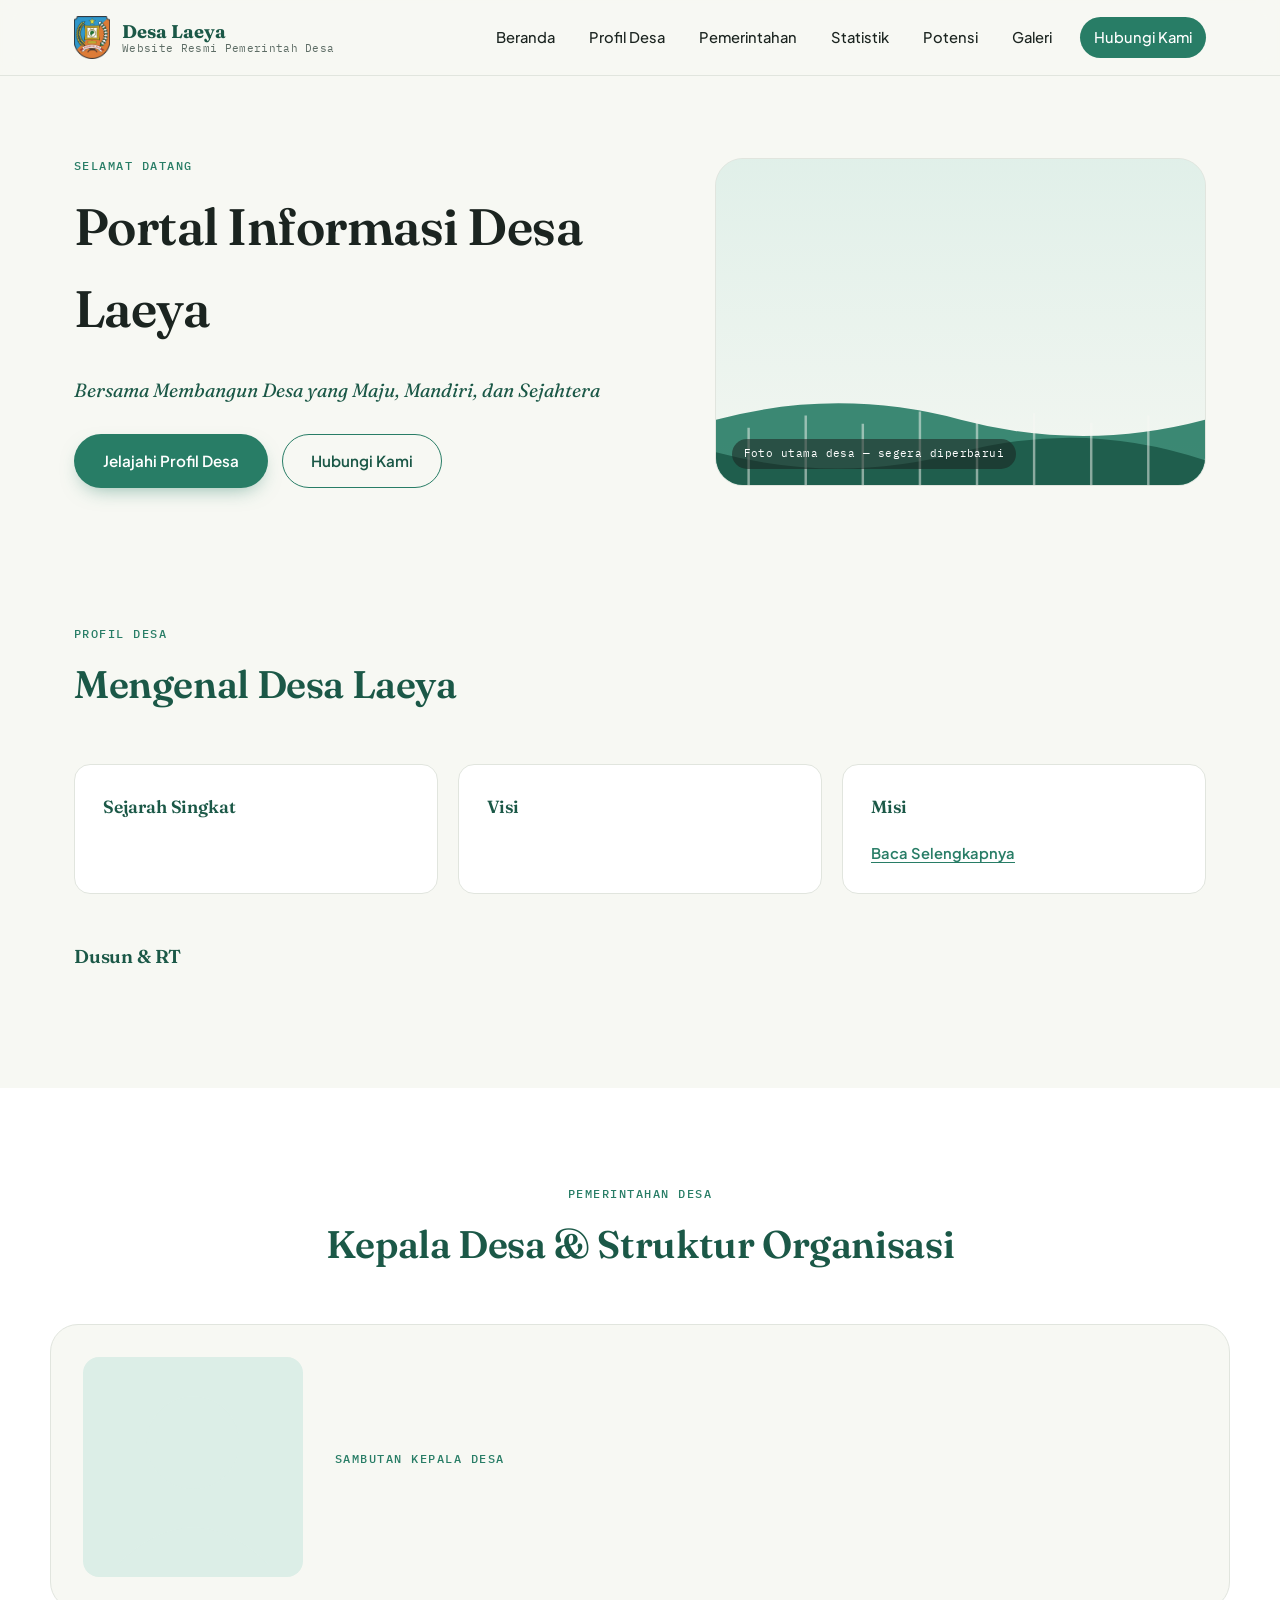
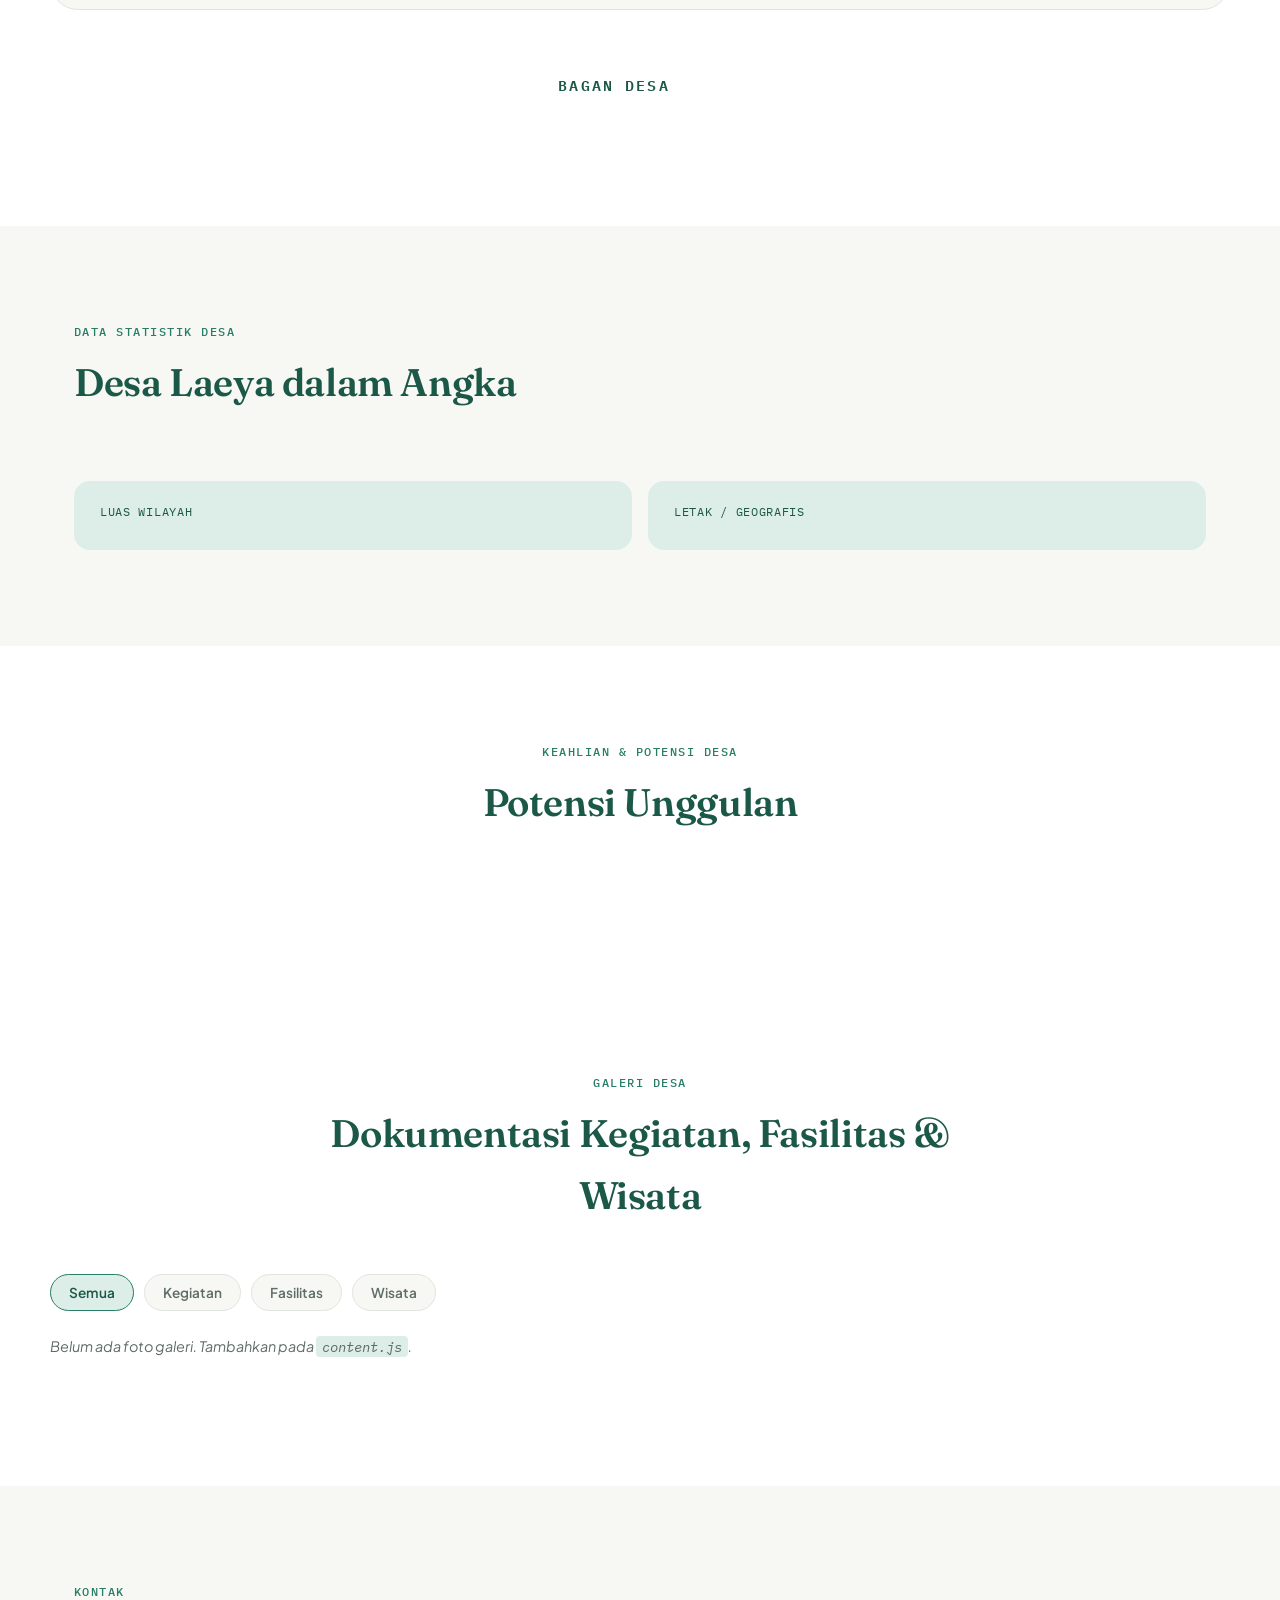
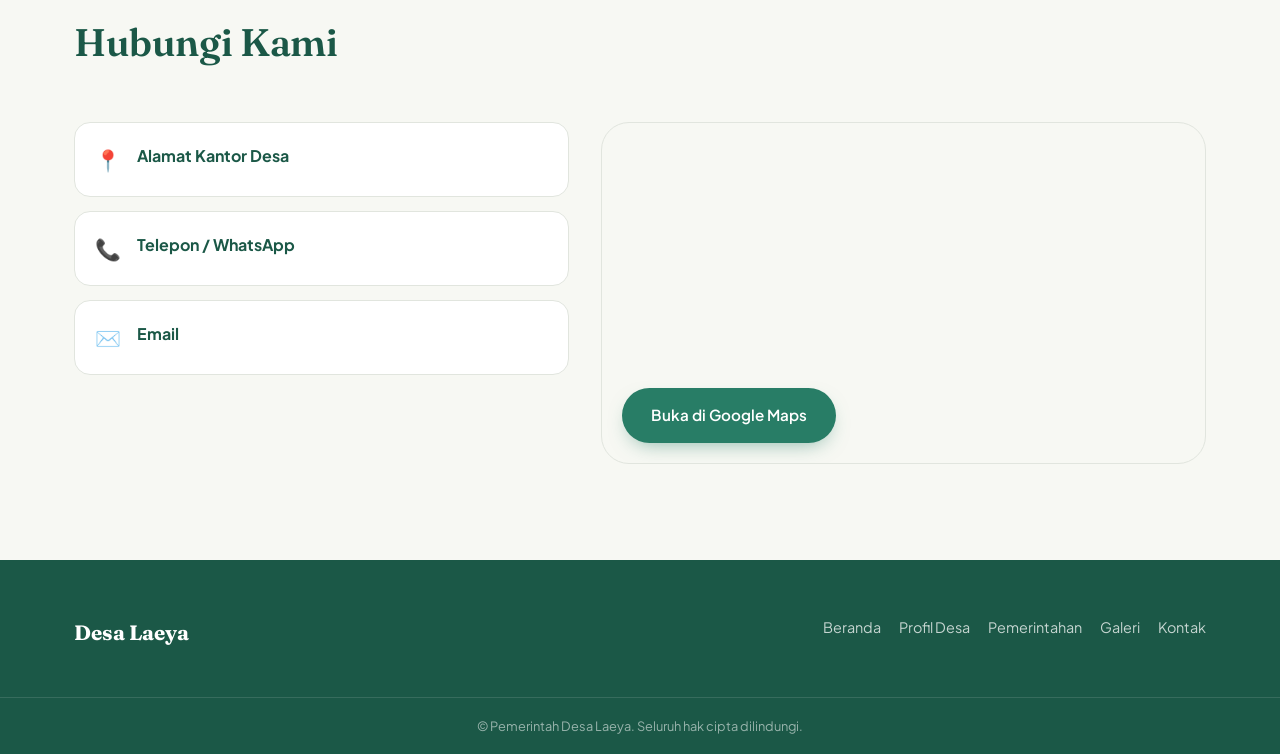
==== index.html @ 820fcb9d "Add files via upload" ====
<!DOCTYPE html>
<html lang="id">
<head>
<meta charset="UTF-8">
<meta name="viewport" content="width=device-width, initial-scale=1.0">
<meta name="google-site-verification" content="2e058f716b20c97d" />

<!-- Primary Meta Tags -->
<title>Desa Laeya | Profil, Potensi, dan Informasi Desa</title>
<meta name="title" content="Desa Laeya | Profil, Potensi, dan Informasi Desa" />
<meta name="description" content="Desa Laeya, Desa Laeya Konawe Selatan, Kecamatan Laeya, Kabupaten Konawe Selatan, profil Desa Laeya, potensi Desa Laeya, pembangunan desa, kegiatan Desa Laeya, informasi desa" />

<!-- Open Graph / Facebook -->
<meta property="og:type" content="website" />
<meta property="og:url" content="https://desalaeya.github.io/DesaLaeya/" />
<meta property="og:title" content="Desa Laeya | Profil, Potensi, dan Informasi Desa" />
<meta property="og:description" content="Desa Laeya, Desa Laeya Konawe Selatan, Kecamatan Laeya, Kabupaten Konawe Selatan, profil Desa Laeya, potensi Desa Laeya, pembangunan desa, kegiatan Desa Laeya, informasi desa" />
<meta property="og:image" content="https://desalaeya.github.io/DesaLaeya/images/og.webp" />

<!-- X (Twitter) -->
<meta property="twitter:card" content="summary_large_image" />
<meta property="twitter:url" content="https://desalaeya.github.io/DesaLaeya/" />
<meta property="twitter:title" content="Desa Laeya | Profil, Potensi, dan Informasi Desa" />
<meta property="twitter:description" content="Desa Laeya, Desa Laeya Konawe Selatan, Kecamatan Laeya, Kabupaten Konawe Selatan, profil Desa Laeya, potensi Desa Laeya, pembangunan desa, kegiatan Desa Laeya, informasi desa" />
<meta property="twitter:image" content="https://desalaeya.github.io/DesaLaeya/images/og.webp" />

<!-- Favicon -->
<link rel="icon" type="image/x-icon" href="favicon.ico">
<link rel="icon" type="image/png" sizes="32x32" href="favicon-32x32.png">
<link rel="icon" type="image/png" sizes="16x16" href="favicon-16x16.png">
<link rel="apple-touch-icon" sizes="180x180" href="apple-touch-icon.png">
<link rel="manifest" href="site.webmanifest">
<meta name="theme-color" content="#287D66">

<link rel="preconnect" href="https://fonts.googleapis.com">
<link rel="preconnect" href="https://fonts.gstatic.com" crossorigin>
<link href="https://fonts.googleapis.com/css2?family=Fraunces:ital,opsz,wght@0,9..144,400;0,9..144,600;0,9..144,700;1,9..144,500&family=Plus+Jakarta+Sans:wght@400;500;600;700;800&family=IBM+Plex+Mono:wght@400;500&display=swap" rel="stylesheet">

<link rel="stylesheet" href="style.css">
</head>
<body>

<!-- ================= HEADER / NAV ================= -->
<header class="site-header" id="siteHeader">
  <div class="nav-wrap">
    <a href="#beranda" class="brand">
      <span class="brand-mark" aria-hidden="true">
        <img src="images/logo-desa.png" alt="Lambang Kabupaten Konawe Selatan">
      </span>
      <span class="brand-text">
        <strong>Desa Laeya</strong>
        <small>Website Resmi Pemerintah Desa</small>
      </span>
    </a>

    <nav class="main-nav" id="mainNav" aria-label="Navigasi utama">
      <a href="#beranda">Beranda</a>
      <a href="#profil">Profil Desa</a>
      <a href="#pemerintahan">Pemerintahan</a>
      <a href="#statistik">Statistik</a>
      <a href="#potensi">Potensi</a>
      <a href="#galeri">Galeri</a>
      <a href="#kontak" class="nav-cta">Hubungi Kami</a>
    </nav>

    <button class="nav-toggle" id="navToggle" aria-label="Buka menu" aria-expanded="false">
      <span></span><span></span><span></span>
    </button>
  </div>
</header>

<main>

  <!-- ================= BERANDA / HERO ================= -->
  <section class="hero" id="beranda">
    <div class="hero-field" aria-hidden="true"></div>
    <div class="hero-inner">
      <p class="eyebrow" id="heroEyebrow">Selamat Datang</p>
      <h1 id="heroHeadline">Portal Informasi Desa Laeya</h1>
      <p class="hero-slogan" id="heroSlogan">Bersama Membangun Desa yang Maju, Mandiri, dan Sejahtera</p>
      <p class="hero-desc" id="heroDesc"></p>
      <div class="hero-actions">
        <a href="#profil" class="btn btn-primary">Jelajahi Profil Desa</a>
        <a href="#kontak" class="btn btn-ghost">Hubungi Kami</a>
      </div>
    </div>
    <div class="hero-photo" id="heroPhoto" role="img" aria-label="Foto utama Desa Laeya">
      <svg viewBox="0 0 600 600" preserveAspectRatio="xMidYMid slice">
        <defs>
          <linearGradient id="skyGrad" x1="0" y1="0" x2="0" y2="1">
            <stop offset="0%" stop-color="#DCEEE7"/>
            <stop offset="100%" stop-color="#F7F8F3"/>
          </linearGradient>
        </defs>
        <rect width="600" height="600" fill="url(#skyGrad)"/>
        <g fill="#287D66" opacity="0.9">
          <path d="M0 420 Q 150 380 300 420 T 600 420 V600 H0 Z"/>
        </g>
        <g fill="#1B5847" opacity="0.85">
          <path d="M0 460 Q 150 500 300 460 T 600 470 V600 H0 Z"/>
        </g>
        <g stroke="#F7F8F3" stroke-width="3" opacity="0.5">
          <path d="M40 430 V600 M110 415 V600 M180 425 V600 M250 410 V600 M320 420 V600 M390 412 V600 M460 424 V600 M530 415 V600" />
        </g>
      </svg>
      <span class="photo-caption">Foto utama desa — segera diperbarui</span>
    </div>
  </section>

  <!-- ================= PROFIL DESA ================= -->
  <section class="section" id="profil">
    <div class="section-head">
      <p class="eyebrow">Profil Desa</p>
      <h2>Mengenal Desa Laeya</h2>
    </div>

    <div class="profil-grid">
      <article class="card">
        <h3>Sejarah Singkat</h3>
        <p id="txtSejarah"></p>
      </article>
      <article class="card">
        <h3>Visi</h3>
        <p id="txtVisi"></p>
      </article>
      <article class="card">
        <h3>Misi</h3>
        <ul id="listMisi" class="misi-list clamped"></ul>
        <button class="btn-readmore" id="btnVisiMisiMore" type="button">Baca Selengkapnya</button>
      </article>
    </div>

    <div class="dusun-block">
      <h3>Dusun &amp; RT</h3>
      <div class="dusun-grid" id="dusunGrid"></div>
    </div>
  </section>

  <!-- ================= PEMERINTAHAN / KEPALA DESA ================= -->
  <section class="section section-alt" id="pemerintahan">
    <div class="section-head">
      <center>
      <p class="eyebrow">Pemerintahan Desa</p>
      <h2>Kepala Desa &amp; Struktur Organisasi</h2>
      </center>
    </div>

    <div class="kades-card">
      <div class="kades-photo" id="kadesPhoto">
        <svg viewBox="0 0 200 200"><circle cx="100" cy="78" r="42" fill="#DCEEE7"/><path d="M30 190 Q100 120 170 190 Z" fill="#DCEEE7"/></svg>
      </div>
      <div class="kades-info">
        <p class="eyebrow">Sambutan Kepala Desa</p>
        <h3 id="kadesNama"></h3>
        <p id="kadesSambutan"></p>
      </div>
    </div>

    <h3 class="bagan-title">BAGAN DESA</h3>
    <div class="org-tree-wrap">
      <div class="org-tree" id="orgTree" aria-label="Struktur organisasi pemerintah desa"></div>
    </div>
  </section>

  <!-- ================= DATA STATISTIK ================= -->
  <section class="section" id="statistik">
    <div class="section-head">
      <p class="eyebrow">Data Statistik Desa</p>
      <h2>Desa Laeya dalam Angka</h2>
    </div>

    <div class="stat-grid" id="statGrid"></div>

    <div class="geo-grid">
      <div class="geo-card">
        <p class="geo-label">Luas Wilayah</p>
        <p class="geo-value" id="geoLuas"></p>
      </div>
      <div class="geo-card">
        <p class="geo-label">Letak / Geografis</p>
        <p class="geo-value" id="geoLetak"></p>
      </div>
    </div>
  </section>

  <!-- ================= POTENSI DESA ================= -->
  <section class="section section-alt" id="potensi">
    <div class="section-head">
      <center>
      <p class="eyebrow">Keahlian &amp; Potensi Desa</p>
      <h2>Potensi Unggulan</h2>
      </center>
    </div>
    <div class="potensi-grid" id="potensiGrid"></div>
  </section>

  <!-- ================= GALERI DESA ================= -->
  <section class="section section-alt" id="galeri">
    <div class="section-head">
      <center>
      <p class="eyebrow">Galeri Desa</p>
      <h2>Dokumentasi Kegiatan, Fasilitas &amp; Wisata</h2>
      </center>
    </div>

    <div class="galeri-tabs" id="galeriTabs">
      <button class="tab active" data-filter="semua">Semua</button>
      <button class="tab" data-filter="kegiatan">Kegiatan</button>
      <button class="tab" data-filter="fasilitas">Fasilitas</button>
      <button class="tab" data-filter="wisata">Wisata</button>
    </div>

    <div class="galeri-grid" id="galeriGrid"></div>
    <p class="empty-state" id="galeriEmpty">Belum ada foto galeri. Tambahkan pada <code>content.js</code>.</p>
    <div class="galeri-pagination" id="galeriPagination"></div>
  </section>

  <!-- ================= KONTAK ================= -->
  <section class="section" id="kontak">
    <div class="section-head">
      <p class="eyebrow">Kontak</p>
      <h2>Hubungi Kami</h2>
    </div>

    <div class="kontak-grid">
      <div class="kontak-list">
        <a class="kontak-item" id="kontakAlamat" target="_blank" rel="noopener">
          <span class="k-icon">📍</span>
          <span><strong>Alamat Kantor Desa</strong><br><span id="txtAlamat"></span></span>
        </a>
        <a class="kontak-item" id="kontakTelepon" target="_blank" rel="noopener">
          <span class="k-icon">📞</span>
          <span><strong>Telepon / WhatsApp</strong><br><span id="txtTelepon"></span></span>
        </a>
        <a class="kontak-item" id="kontakEmail">
          <span class="k-icon">✉️</span>
          <span><strong>Email</strong><br><span id="txtEmail"></span></span>
        </a>
      </div>

      <div class="map-wrap">
        <iframe id="mapFrame" loading="lazy" referrerpolicy="no-referrer-when-downgrade" title="Lokasi Kantor Desa Laeya"></iframe>
        <a id="mapButton" class="btn btn-primary map-btn" target="_blank" rel="noopener">Buka di Google Maps</a>
      </div>
    </div>
  </section>

</main>

<!-- ================= FOOTER ================= -->
<footer class="site-footer">
  <div class="footer-inner">
    <div class="footer-brand">
      <strong>Desa Laeya</strong>
      <p id="footerLocation"></p>
    </div>
    <nav class="footer-nav" aria-label="Navigasi footer">
      <a href="#beranda">Beranda</a>
      <a href="#profil">Profil Desa</a>
      <a href="#pemerintahan">Pemerintahan</a>
      <a href="#galeri">Galeri</a>
      <a href="#kontak">Kontak</a>
    </nav>
  </div>
  <div class="footer-bottom">
    <span>© <span id="footerYear"></span> Pemerintah Desa Laeya. Seluruh hak cipta dilindungi.</span>
  </div>
</footer>

<!-- lightbox for gallery -->
<div class="lightbox" id="lightbox">
  <button class="lightbox-close" id="lightboxClose" aria-label="Tutup">✕</button>
  <img id="lightboxImg" src="" alt="">
</div>

<!-- modal for Visi & Misi (baca selengkapnya) -->
<div class="modal" id="visiMisiModal">
  <div class="modal-panel">
    <button class="modal-close" id="visiMisiModalClose" aria-label="Tutup">✕</button>
    <p class="eyebrow">Profil Desa</p>
    <h3>Visi</h3>
    <p id="modalVisi"></p>
    <h3>Misi</h3>
    <ul id="modalMisi" class="misi-list"></ul>
  </div>
</div>

<script src="content.js"></script>
<script src="script.js"></script>
</body>
</html>
---- style.css ----
/* ==========================================================
   DESIGN TOKENS
   ========================================================== */
:root{
  --color-primary: #287D66;
  --color-primary-dark: #1B5847;
  --color-primary-light: #DCEEE7;
  --color-accent: #E3A73B;
  --color-bg: #F7F8F3;
  --color-surface: #FFFFFF;
  --color-ink: #1B2420;
  --color-muted: #5E6D66;
  --color-line: #E1E5DE;

  --font-display: "Fraunces", Georgia, serif;
  --font-body: "Plus Jakarta Sans", -apple-system, sans-serif;
  --font-mono: "IBM Plex Mono", monospace;

  --radius-s: 10px;
  --radius-m: 16px;
  --radius-l: 28px;
  --container: 1180px;
  --header-h: 76px;
}

*{ box-sizing: border-box; }
html{ scroll-behavior: smooth; scroll-padding-top: var(--header-h); }
body{
  margin:0;
  font-family: var(--font-body);
  color: var(--color-ink);
  background: var(--color-bg);
  line-height: 1.6;
}
img{ max-width:100%; display:block; }
a{ color: inherit; text-decoration:none; }
ul{ margin:0; padding:0; list-style:none; }
h1,h2,h3{ font-family: var(--font-display); font-weight:600; margin:0 0 .5em; letter-spacing:-0.01em; }
p{ margin:0 0 1em; color: var(--color-muted); }

@media (prefers-reduced-motion: reduce){
  html{ scroll-behavior:auto; }
  *{ animation-duration:0.001ms !important; transition-duration:0.001ms !important; }
}

/* ==========================================================
   LAYOUT HELPERS
   ========================================================== */
.section{
  max-width: var(--container);
  margin: 0 auto;
  padding: 96px 24px;
}
.section-alt{ background: var(--color-surface); max-width:none; }
.section-alt > *{ max-width: var(--container); margin-left:auto; margin-right:auto; }
.section-head{ margin-bottom: 48px; max-width: 640px; }
.section-alt .section-head{ margin-left:auto; margin-right:auto; }
.eyebrow{
  font-family: var(--font-mono);
  font-size: .78rem;
  letter-spacing: .12em;
  text-transform: uppercase;
  color: var(--color-primary);
  margin: 0 0 10px;
  font-weight:500;
}
h2{ font-size: clamp(1.8rem, 3vw, 2.6rem); color: var(--color-primary-dark); }

.btn{
  display:inline-flex; align-items:center; justify-content:center;
  padding: 14px 28px;
  border-radius: 999px;
  font-weight:600;
  font-size: .95rem;
  transition: transform .15s ease, box-shadow .15s ease, background .15s ease;
  border: 1.5px solid transparent;
}
.btn-primary{ background: var(--color-primary); color:#fff; box-shadow: 0 8px 20px -8px rgba(40,125,102,.55); }
.btn-primary:hover{ background: var(--color-primary-dark); transform: translateY(-2px); }
.btn-ghost{ border-color: var(--color-primary); color: var(--color-primary-dark); background: transparent; }
.btn-ghost:hover{ background: var(--color-primary-light); transform: translateY(-2px); }

.card{
  background: var(--color-surface);
  border: 1px solid var(--color-line);
  border-radius: var(--radius-m);
  padding: 28px;
}
.section-alt .card{ background: var(--color-bg); }

/* ==========================================================
   HEADER
   ========================================================== */
.site-header{
  position: sticky; top:0; z-index: 50;
  height: var(--header-h);
  background: rgba(247,248,243,.85);
  backdrop-filter: blur(10px);
  border-bottom: 1px solid var(--color-line);
}
.nav-wrap{
  max-width: var(--container); margin:0 auto; padding: 0 24px;
  height:100%; display:flex; align-items:center; justify-content:space-between; gap:24px;
}
.brand{ display:flex; align-items:center; gap:12px; color: var(--color-primary-dark); flex-shrink:0; }
.brand-mark{ display:flex; width:36px; height:44px; flex-shrink:0; }
.brand-mark img{ width:100%; height:100%; object-fit:contain; }
.brand-text{ display:flex; flex-direction:column; line-height:1.15; }
.brand-text strong{ font-family: var(--font-display); font-size: 1.15rem; }
.brand-text small{ font-family: var(--font-mono); font-size: .68rem; color: var(--color-muted); letter-spacing: .03em; }

.main-nav{ display:flex; align-items:center; gap: 6px; }
.main-nav a{
  padding: 9px 14px; border-radius: 999px; font-size: .92rem; font-weight:500;
  color: var(--color-ink); white-space:nowrap;
  transition: background .15s ease, color .15s ease;
}
.main-nav a:hover{ background: var(--color-primary-light); color: var(--color-primary-dark); }
.main-nav a.nav-cta{ background: var(--color-primary); color:#fff; margin-left:8px; }
.main-nav a.nav-cta:hover{ background: var(--color-primary-dark); }
.main-nav a.active{ color: var(--color-primary-dark); font-weight:700; }

.nav-toggle{
  display:none; flex-direction:column; gap:5px; background:none; border:none; cursor:pointer; padding:8px;
}
.nav-toggle span{ width:24px; height:2px; background: var(--color-ink); border-radius:2px; transition: transform .2s ease, opacity .2s ease; }

/* ==========================================================
   HERO
   ========================================================== */
.hero{
  position: relative;
  display:grid;
  grid-template-columns: 1.1fr .9fr;
  align-items:center;
  gap: 40px;
  max-width: var(--container);
  margin: 0 auto;
  padding: 80px 24px 40px;
  overflow:hidden;
}
.hero-field{
  position:absolute; inset:0; z-index:-1;
}
.hero-inner{ position:relative; z-index:1; }
.hero-slogan{ font-family: var(--font-display); font-style: italic; font-size: 1.2rem; color: var(--color-primary-dark); margin-bottom: 14px; }
.hero h1{ font-size: clamp(2.1rem, 4vw, 3.2rem); color: var(--color-ink); }
.hero-desc{ max-width: 520px; }
.hero-actions{ display:flex; gap:14px; flex-wrap:wrap; margin-top: 28px; }

.hero-photo{
  position:relative; border-radius: var(--radius-l); overflow:hidden;
  aspect-ratio: 3/2; border: 1px solid var(--color-line);
  background: var(--color-primary-light);
}
.hero-photo svg{ width:100%; height:100%; }
.photo-caption{
  position:absolute; left:16px; bottom:16px;
  font-family: var(--font-mono); font-size:.7rem; letter-spacing:.04em;
  background: rgba(27,36,32,.55); color:#fff; padding:6px 12px; border-radius:999px;
}

.quick-links{
  max-width: var(--container); margin: 56px auto 0; padding: 0 24px;
  display:grid; grid-template-columns: repeat(5, 1fr); gap:12px;
  grid-column: 1 / -1;
}
.quick-links a{
  border: 1px solid var(--color-line); background: var(--color-surface);
  border-radius: var(--radius-s); padding: 16px 14px; text-align:center;
  font-weight:600; font-size:.88rem; color: var(--color-primary-dark);
  transition: border-color .15s ease, transform .15s ease, background .15s ease;
}
.quick-links a:hover{ border-color: var(--color-primary); background: var(--color-primary-light); transform: translateY(-3px); }

/* ==========================================================
   PROFIL DESA
   ========================================================== */
.profil-grid{ display:grid; grid-template-columns: repeat(3, 1fr); gap:20px; margin-bottom: 48px; }
.profil-grid h3{ font-size: 1.1rem; color: var(--color-primary-dark); }
.misi-list li{ position:relative; padding-left: 22px; margin-bottom:10px; color: var(--color-muted); }
.misi-list li::before{ content:"—"; position:absolute; left:0; color: var(--color-primary); }

.dusun-block h3{ color: var(--color-primary-dark); margin-bottom: 20px; }
.dusun-grid{ display:grid; grid-template-columns: repeat(3, 1fr); gap:16px; }
.dusun-card{
  background: var(--color-primary); color:#fff; border-radius: var(--radius-m);
  padding: 24px; position:relative; overflow:hidden;
}
.dusun-card .d-eyebrow{ font-family: var(--font-mono); font-size:.7rem; opacity:.8; text-transform:uppercase; letter-spacing:.08em; }
.dusun-card h4{ font-family: var(--font-display); font-size: 1.3rem; margin: 6px 0 4px; }
.dusun-card p{ color: rgba(255,255,255,.85); margin:0; }

/* ==========================================================
   PEMERINTAHAN / ORG CHART
   ========================================================== */
.kades-card{
  display:grid; grid-template-columns: 220px 1fr; gap:32px; align-items:center;
  background: var(--color-bg); border: 1px solid var(--color-line);
  border-radius: var(--radius-l); padding: 32px; margin-bottom: 64px;
}
.kades-photo{ border-radius: var(--radius-m); overflow:hidden; background: var(--color-primary-light); aspect-ratio:1/1; }
.kades-photo img{ width:100%; height:100%; object-fit:cover; object-position: top center; }
.kades-info h3{ font-size: 1.6rem; color: var(--color-primary-dark); margin: 4px 0 12px; }

.bagan-title{
  text-align:center; font-family: var(--font-mono); font-weight:600;
  letter-spacing:.14em; font-size: .95rem; color: var(--color-primary-dark);
  margin: 0 0 24px;
}
.org-tree-wrap{
  overflow-x:auto; -webkit-overflow-scrolling: touch;
  padding-bottom: 8px;
}
.org-tree{
  display:flex; flex-direction:column; align-items:center; gap: 0;
  min-width: max-content; margin: 0 auto;
}
.org-row{ display:flex; justify-content:center; gap: 24px; flex-wrap:nowrap; position:relative; padding: 28px 0; }
.org-node{
  background: var(--color-surface); border: 1.5px solid var(--color-primary);
  border-radius: var(--radius-s); padding: 14px 20px; text-align:center; min-width:150px;
  position:relative; z-index:2;
}
.section-alt .org-node{ background: var(--color-bg); }
.org-node.top{ background: var(--color-primary); border-color: var(--color-primary); }
.org-node.top .org-name{ color:#fff; }
.org-node.top .org-role{ color: rgba(255,255,255,.8); }
.org-node .org-name{ font-weight:700; font-size:.95rem; color: var(--color-primary-dark); }
.org-node .org-role{ font-family: var(--font-mono); font-size:.7rem; color: var(--color-muted); margin-top:2px; }

.org-connector{ width:2px; background: var(--color-line); height:28px; margin: 0 auto; }
.org-row::before{
  content:""; position:absolute; top:0; left:50%; width:2px; height:28px;
  background: var(--color-line); transform: translateX(-50%);
}
.org-row.first::before{ display:none; }

.org-group-label{
  font-family: var(--font-mono); font-size:.68rem; text-transform:uppercase; letter-spacing:.08em;
  color: var(--color-muted); text-align:center; margin: 12px 0 -8px;
}

/* ==========================================================
   STATISTIK
   ========================================================== */
.stat-grid{ display:grid; grid-template-columns: repeat(5, 1fr); gap:16px; }
.stat-card{
  background: var(--color-surface); border:1px solid var(--color-line); border-radius: var(--radius-m);
  padding: 26px 18px; text-align:center;
}
.stat-value{
  font-family: var(--font-mono); font-size: 2.1rem; font-weight:600; color: var(--color-primary);
  line-height:1;
}
.stat-label{ font-size:.82rem; color: var(--color-muted); margin-top:8px; }

.geo-grid{ display:grid; grid-template-columns: 1fr 1fr; gap:16px; margin-top:20px; }
.geo-card{ background: var(--color-primary-light); border-radius: var(--radius-m); padding: 22px 26px; }
.geo-label{ font-family: var(--font-mono); font-size:.72rem; text-transform:uppercase; letter-spacing:.06em; color: var(--color-primary-dark); margin-bottom:6px; }
.geo-value{ margin:0; font-weight:600; color: var(--color-ink); }

/* ==========================================================
   POTENSI
   ========================================================== */
.potensi-grid{ display:grid; grid-template-columns: repeat(auto-fit, minmax(280px,1fr)); gap:20px; }
.potensi-card{ border-radius: var(--radius-m); overflow:hidden; background: var(--color-bg); border:1px solid var(--color-line); }
.potensi-photo{ aspect-ratio: 16/10; background: var(--color-primary-light); }
.potensi-photo svg{ width:100%; height:100%; }
.potensi-body{ padding: 22px; }
.potensi-body h3{ color: var(--color-primary-dark); font-size:1.15rem; }

.empty-state{ font-size:.9rem; font-style:italic; }
.empty-state code{ background: var(--color-primary-light); padding: 1px 6px; border-radius:4px; font-family: var(--font-mono); }

/* ==========================================================
   GALERI
   ========================================================== */
.galeri-tabs{ display:flex; gap:10px; margin-bottom:24px; flex-wrap:wrap; }
.tab{
  font-family: var(--font-body); font-weight:600; font-size:.85rem;
  padding: 9px 18px; border-radius: 999px; border: 1.5px solid var(--color-line);
  background: var(--color-bg); cursor:pointer; color: var(--color-muted);
  transition: all .15s ease;
}
.tab.active, .tab:hover{ border-color: var(--color-primary); color: var(--color-primary-dark); background: var(--color-primary-light); }
.galeri-grid{ display:grid; grid-template-columns: repeat(auto-fill, minmax(220px,1fr)); gap:14px; }
.galeri-item{ aspect-ratio: 4/3; border-radius: var(--radius-s); overflow:hidden; cursor:pointer; position:relative; background: var(--color-primary-light); }
.galeri-item img{ width:100%; height:100%; object-fit:cover; transition: transform .3s ease; }
.galeri-item:hover img{ transform: scale(1.06); }
.galeri-tag{ position:absolute; left:8px; bottom:8px; font-family: var(--font-mono); font-size:.65rem; background: rgba(27,36,32,.6); color:#fff; padding:3px 9px; border-radius:999px; text-transform:capitalize; }

.galeri-pagination{ display:flex; justify-content:center; align-items:center; gap:8px; margin-top: 32px; flex-wrap:wrap; }
.page-btn{
  min-width: 38px; height: 38px; padding: 0 10px; border-radius: var(--radius-s);
  border: 1px solid var(--color-line); background: var(--color-surface); color: var(--color-ink);
  font-family: var(--font-mono); font-size:.85rem; cursor:pointer; transition: all .15s ease;
}
.page-btn:hover:not(:disabled){ border-color: var(--color-primary); color: var(--color-primary-dark); }
.page-btn.active{ background: var(--color-primary); border-color: var(--color-primary); color:#fff; }
.page-btn:disabled{ opacity:.4; cursor:not-allowed; }

.lightbox{
  position:fixed; inset:0; background: rgba(15,20,18,.92); z-index:100;
  display:none; align-items:center; justify-content:center; padding: 40px;
}
.lightbox.open{ display:flex; }
.lightbox img{ max-width:100%; max-height:100%; border-radius: var(--radius-s); }
.lightbox-close{
  position:absolute; top:24px; right:24px; background:none; border:1.5px solid rgba(255,255,255,.4);
  color:#fff; width:40px; height:40px; border-radius:50%; cursor:pointer; font-size:1rem;
}

/* ---------- Misi "baca selengkapnya" + modal ---------- */
.misi-list.clamped{
  max-height: 168px; overflow:hidden; position:relative;
  -webkit-mask-image: linear-gradient(to bottom, #000 70%, transparent 100%);
          mask-image: linear-gradient(to bottom, #000 70%, transparent 100%);
}
.btn-readmore{
  margin-top: 14px; background:none; border:none; padding:0; cursor:pointer;
  font-family: var(--font-body); font-weight:600; font-size:.92rem;
  color: var(--color-primary); text-decoration: underline; text-underline-offset: 3px;
}
.btn-readmore:hover{ color: var(--color-primary-dark); }

.modal{
  position:fixed; inset:0; background: rgba(15,20,18,.55); z-index:100;
  display:none; align-items:center; justify-content:center; padding: 24px;
}
.modal.open{ display:flex; }
.modal-panel{
  position:relative; background: var(--color-surface); border-radius: var(--radius-l);
  max-width: 640px; width:100%; max-height: 82vh; overflow-y:auto;
  padding: 40px 32px 32px;
}
.modal-panel h3{ color: var(--color-primary-dark); margin-top: 1em; }
.modal-panel h3:first-of-type{ margin-top: .2em; }
.modal-close{
  position:absolute; top:18px; right:18px; background: var(--color-bg); border:1.5px solid var(--color-line);
  color: var(--color-ink); width:38px; height:38px; border-radius:50%; cursor:pointer; font-size:1rem;
}
.modal-close:hover{ border-color: var(--color-primary); color: var(--color-primary); }

/* ==========================================================
   KONTAK
   ========================================================== */
.kontak-grid{ display:grid; grid-template-columns: .9fr 1.1fr; gap:32px; }
.kontak-list{ display:flex; flex-direction:column; gap:14px; }
.kontak-item{
  display:flex; gap:16px; align-items:flex-start; background: var(--color-surface);
  border:1px solid var(--color-line); border-radius: var(--radius-m); padding:20px;
  transition: border-color .15s ease, transform .15s ease;
}
.kontak-item:hover{ border-color: var(--color-primary); transform: translateX(4px); }
.k-icon{ font-size:1.3rem; }
.kontak-item strong{ color: var(--color-primary-dark); }

.map-wrap{ position:relative; border-radius: var(--radius-l); overflow:hidden; border:1px solid var(--color-line); min-height: 340px; }
.map-wrap iframe{ width:100%; height:100%; min-height:340px; border:0; display:block; }
.map-btn{ position:absolute; left:20px; bottom:20px; }

/* ==========================================================
   FOOTER
   ========================================================== */
.site-footer{ background: var(--color-primary-dark); color: rgba(255,255,255,.85); }
.footer-inner{
  max-width: var(--container); margin:0 auto; padding: 56px 24px 32px;
  display:flex; justify-content:space-between; align-items:flex-start; gap:24px; flex-wrap:wrap;
}
.footer-brand strong{ font-family: var(--font-display); font-size:1.3rem; color:#fff; }
.footer-brand p{ color: rgba(255,255,255,.65); margin-top:6px; }
.footer-nav{ display:flex; gap:18px; flex-wrap:wrap; }
.footer-nav a{ color: rgba(255,255,255,.75); font-size:.9rem; }
.footer-nav a:hover{ color:#fff; }
.footer-bottom{
  border-top: 1px solid rgba(255,255,255,.12); text-align:center;
  padding: 18px 24px; font-size:.8rem; color: rgba(255,255,255,.55);
}

/* ==========================================================
   RESPONSIVE
   ========================================================== */
@media (max-width: 980px){
  .hero{ grid-template-columns: 1fr; }
  .hero-photo{ order:-1; aspect-ratio: 16/9; }
  .quick-links{ grid-template-columns: repeat(3,1fr); }
  .profil-grid{ grid-template-columns: 1fr; }
  .dusun-grid{ grid-template-columns: 1fr; }
  .stat-grid{ grid-template-columns: repeat(2,1fr); }
  .kades-card{ grid-template-columns: 1fr; }
  .kades-photo{ max-width:180px; }
  .kontak-grid{ grid-template-columns: 1fr; }
  .geo-grid{ grid-template-columns: 1fr; }
}
@media (max-width: 760px){
  .main-nav{
    position:absolute; top: var(--header-h); left:0; right:0;
    background: var(--color-bg); flex-direction:column; align-items:stretch;
    padding: 12px; border-bottom: 1px solid var(--color-line);
    transform: translateY(-8px); opacity:0; pointer-events:none;
    transition: all .2s ease;
  }
  .main-nav.open{ transform: translateY(0); opacity:1; pointer-events:auto; }
  .main-nav a{ padding: 12px 14px; }
  .main-nav a.nav-cta{ margin: 6px 0 0; text-align:center; }
  .nav-toggle{ display:flex; }
  .quick-links{ grid-template-columns: repeat(2,1fr); }
  .stat-grid{ grid-template-columns: repeat(2,1fr); }
}
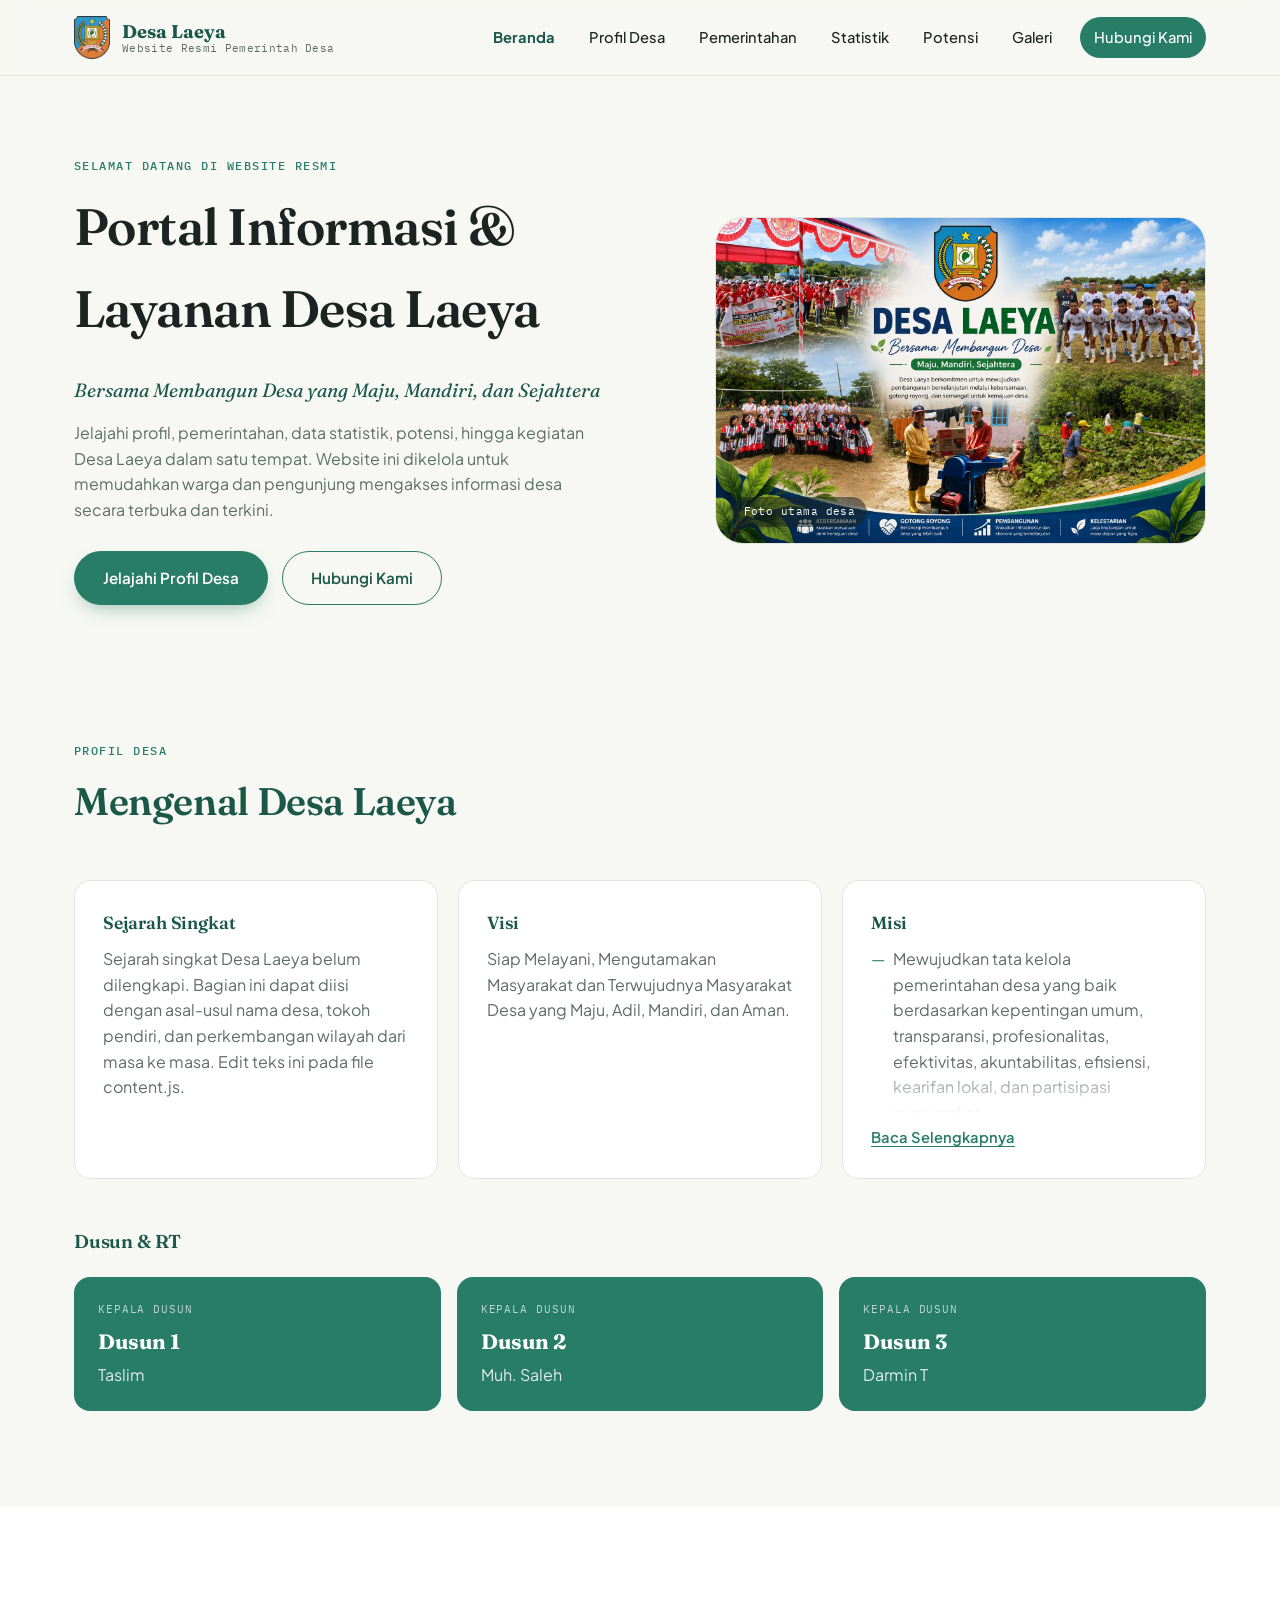
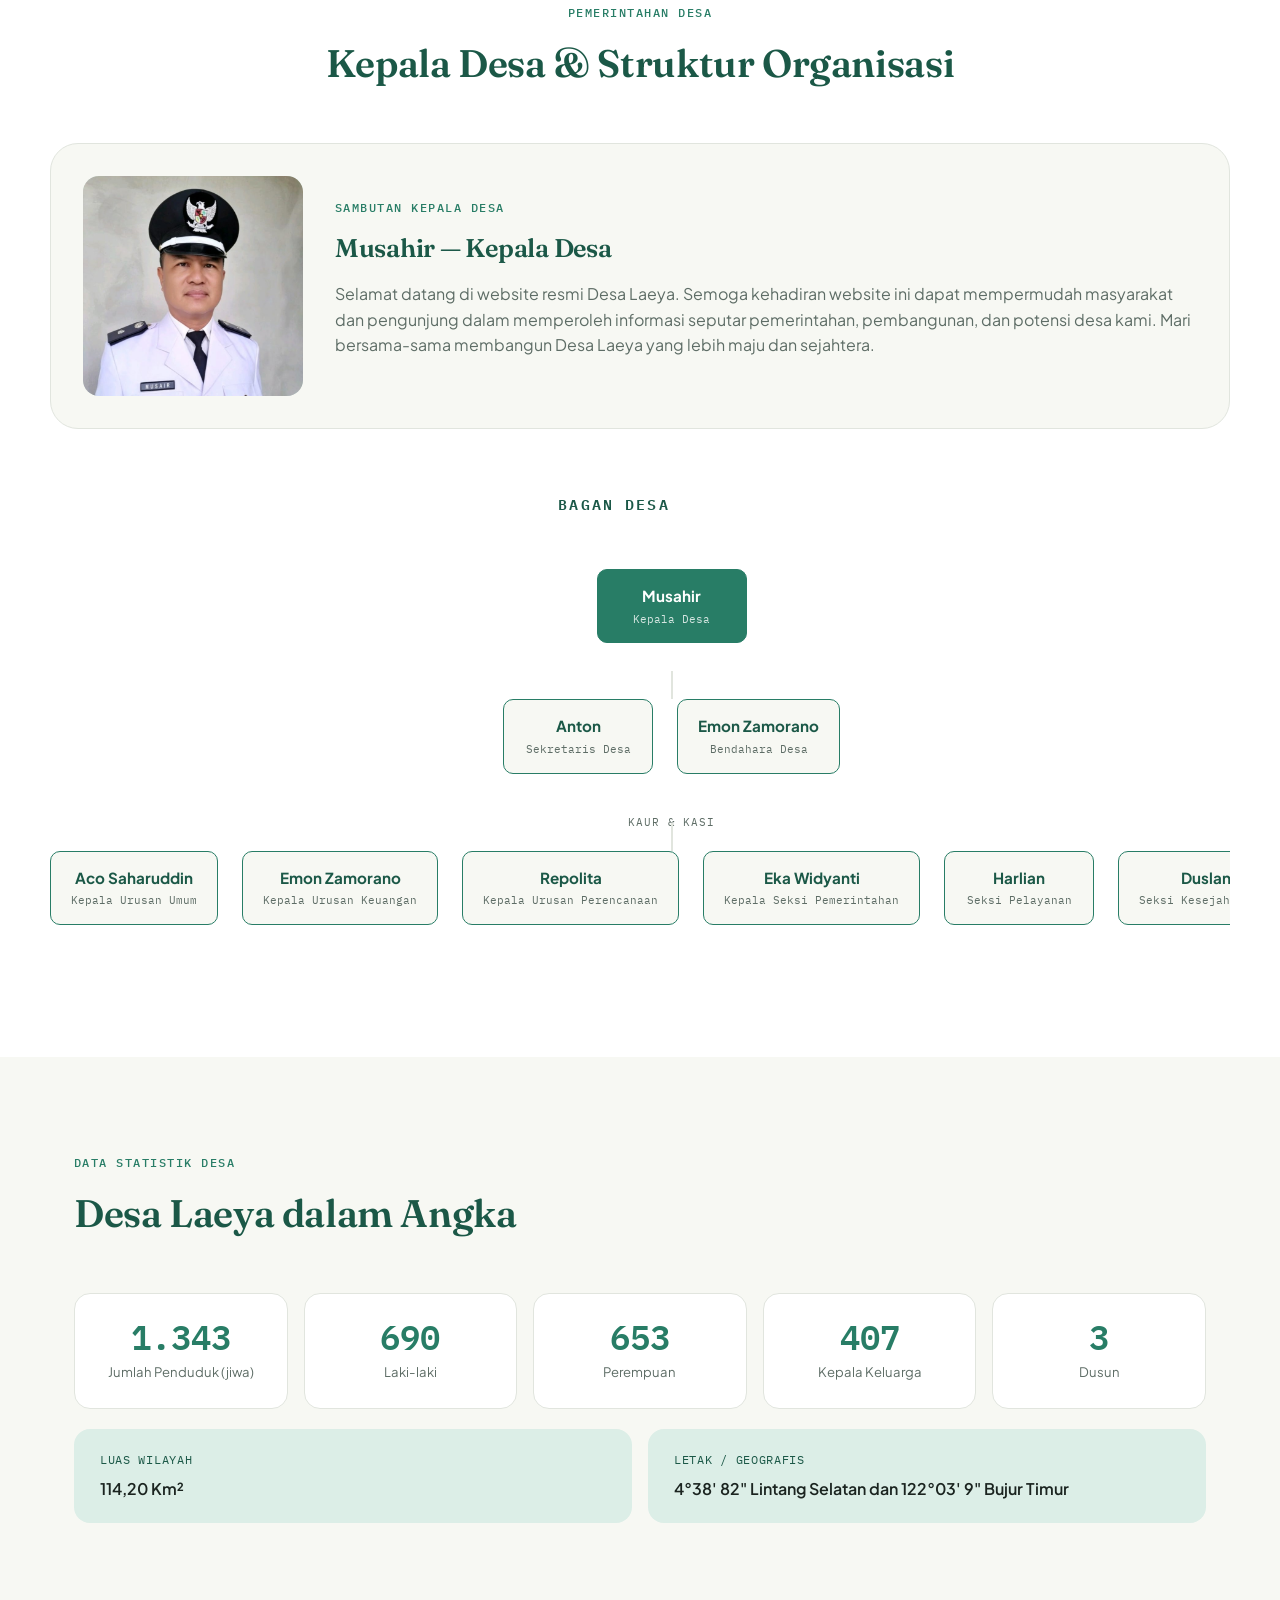
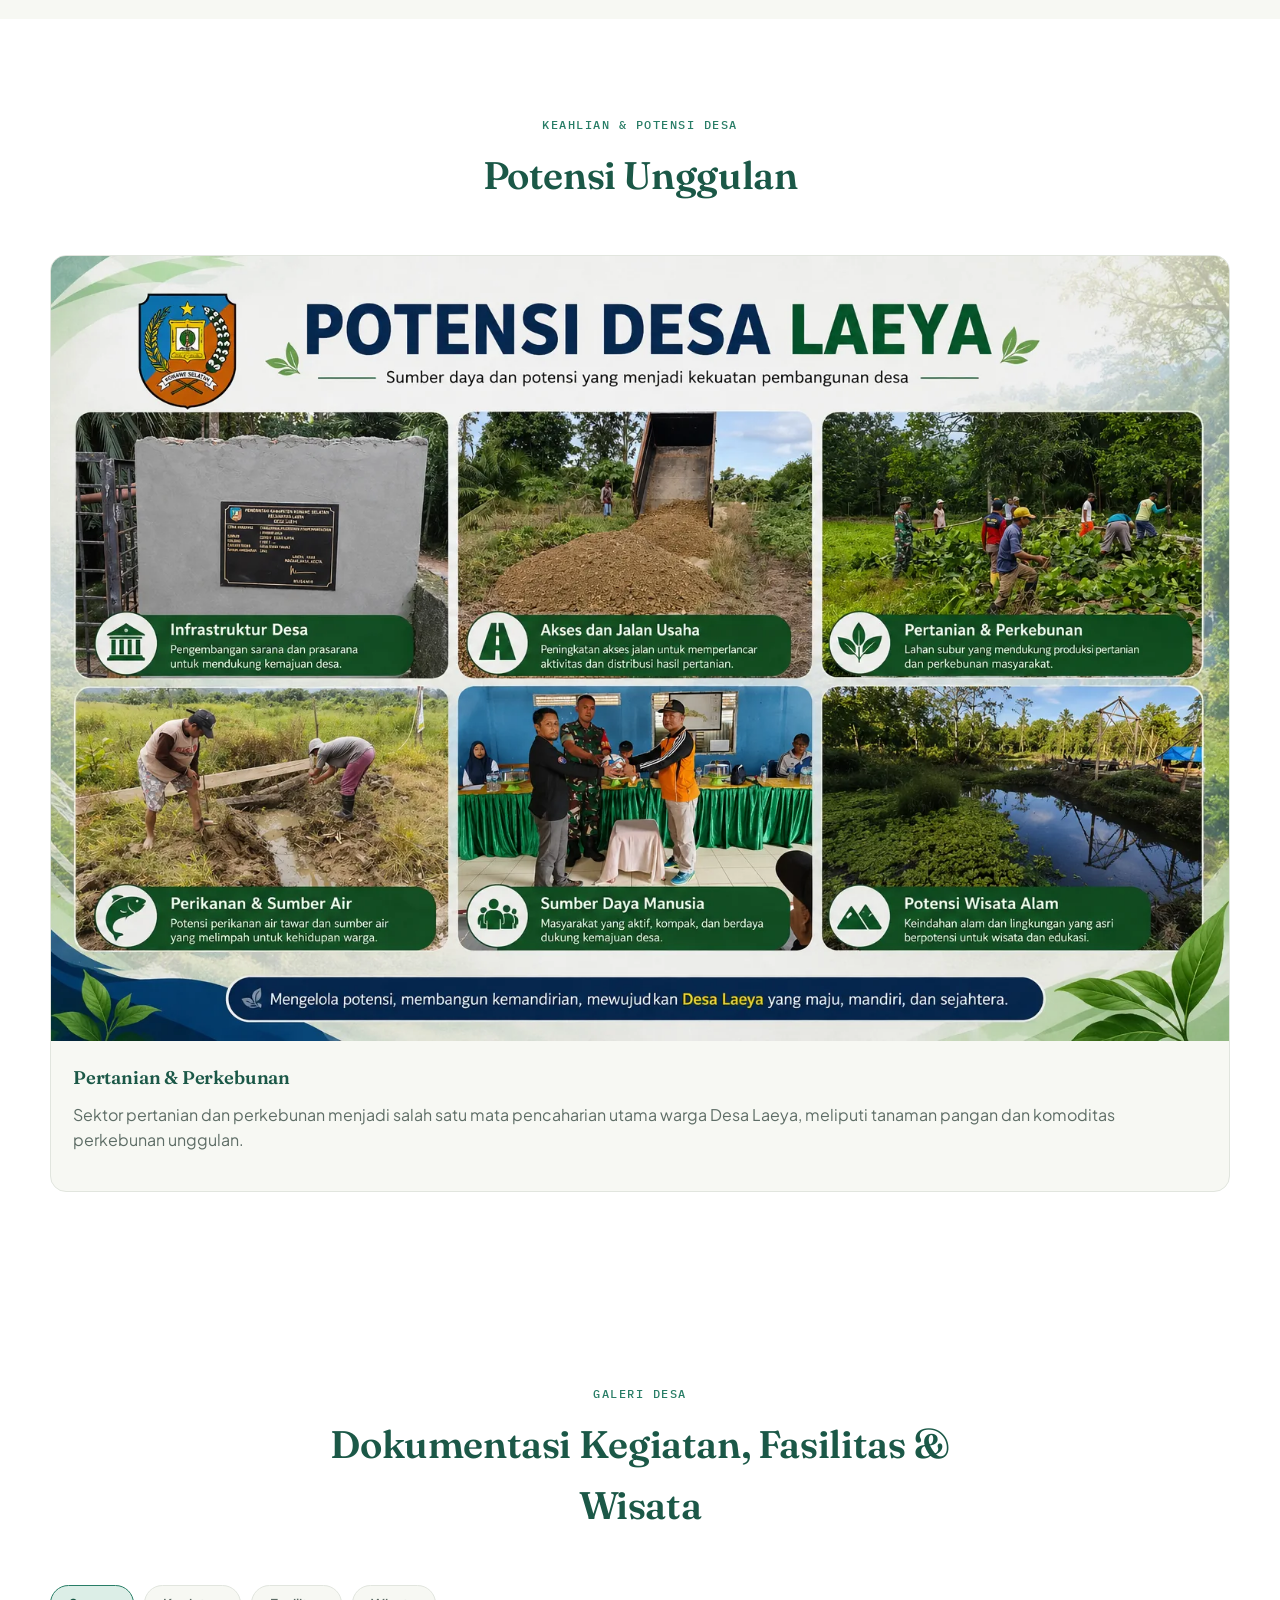
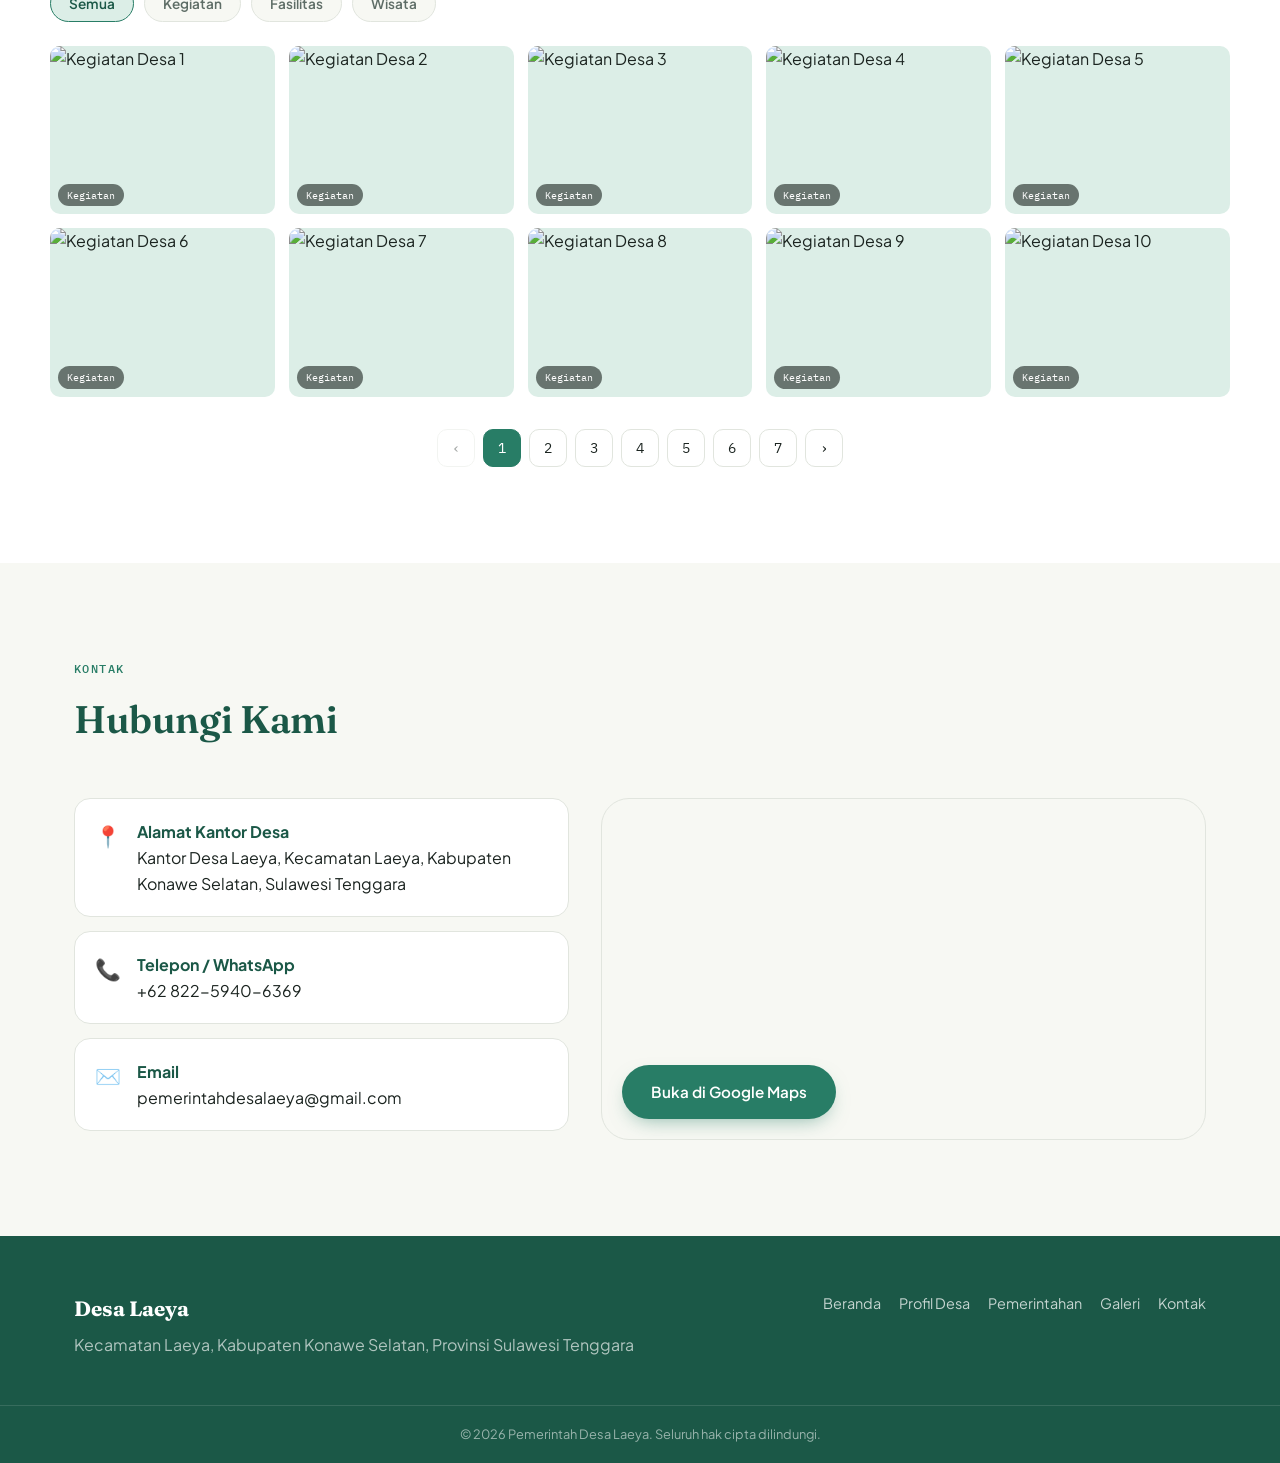
==== commit 9c4d7a9e: "Add files via upload" ====
--- a/index.html
+++ b/index.html
@@ -45,7 +45,7 @@
   <div class="nav-wrap">
     <a href="#beranda" class="brand">
       <span class="brand-mark" aria-hidden="true">
-        <img src="images/logo-desa.png" alt="Lambang Kabupaten Konawe Selatan">
+        <img src="images/logo-desa.webp" alt="Lambang Kabupaten Konawe Selatan" width="40" height="47">
       </span>
       <span class="brand-text">
         <strong>Desa Laeya</strong>
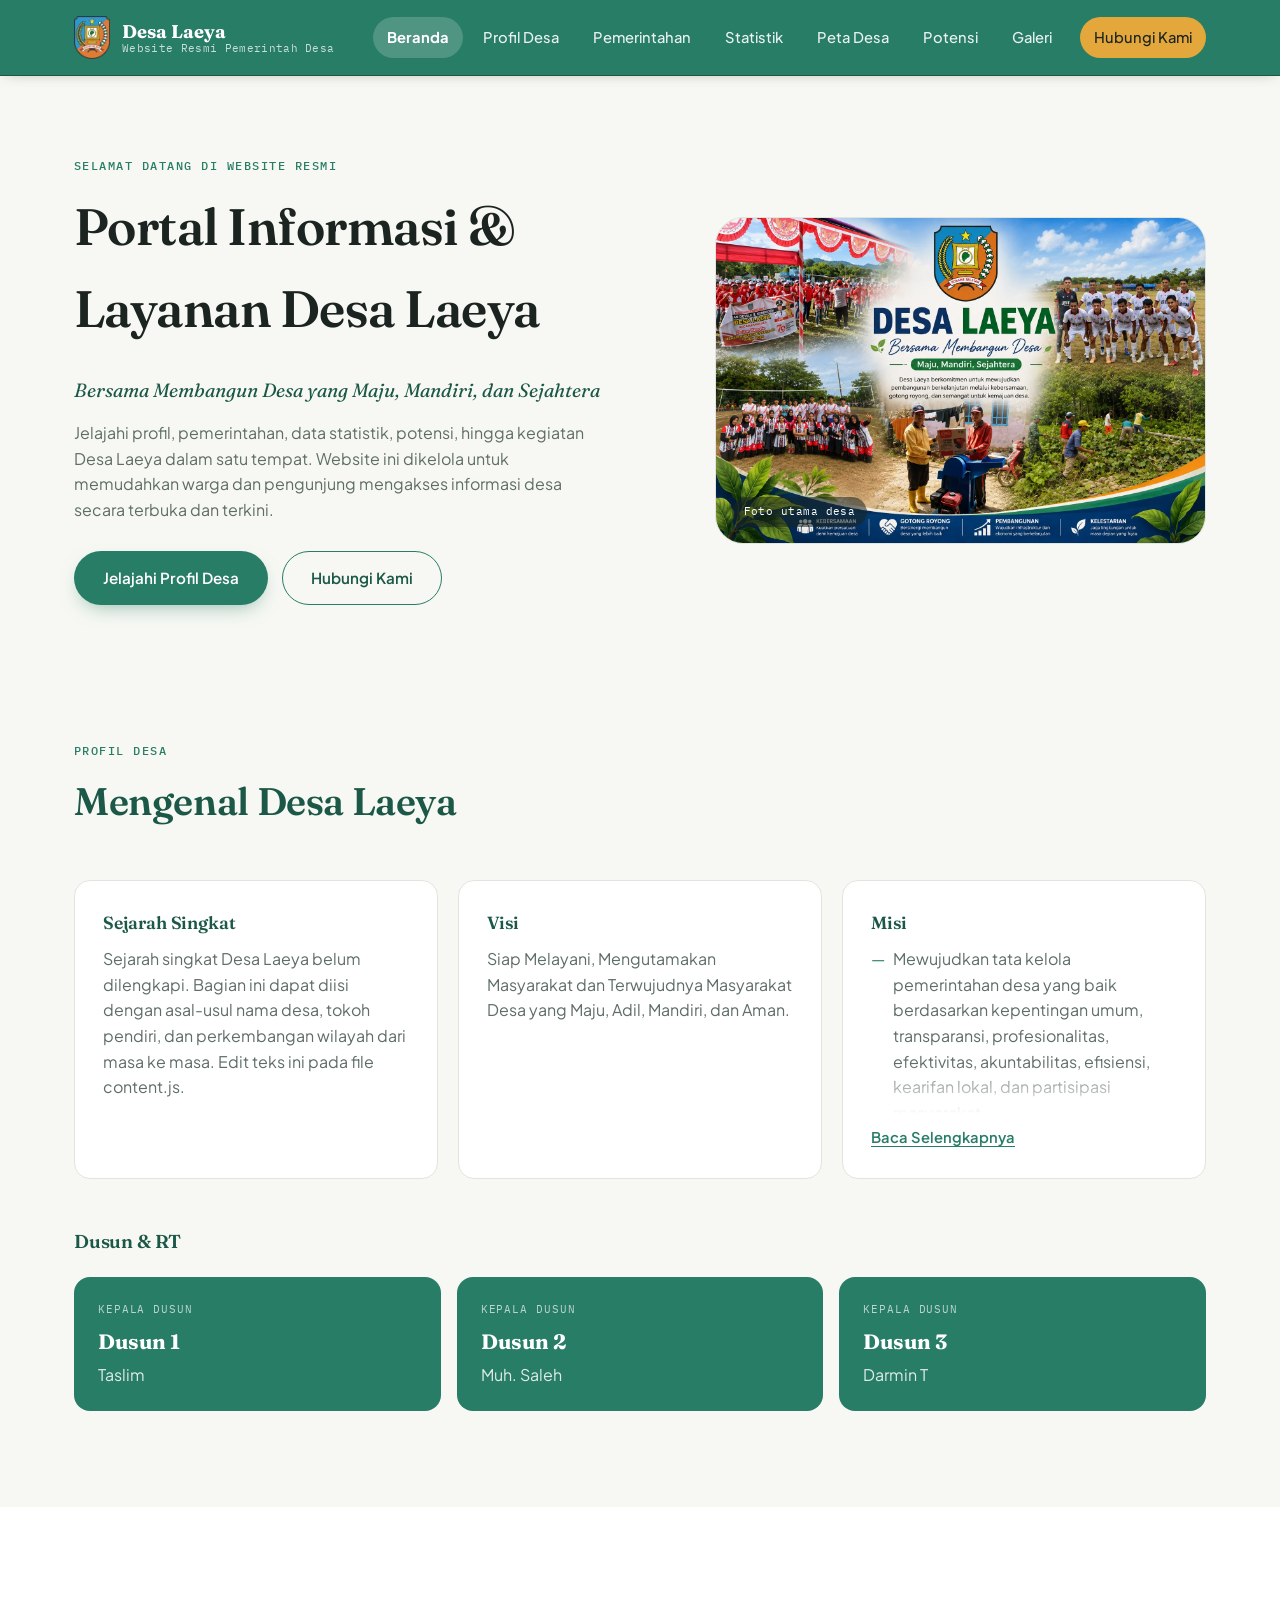
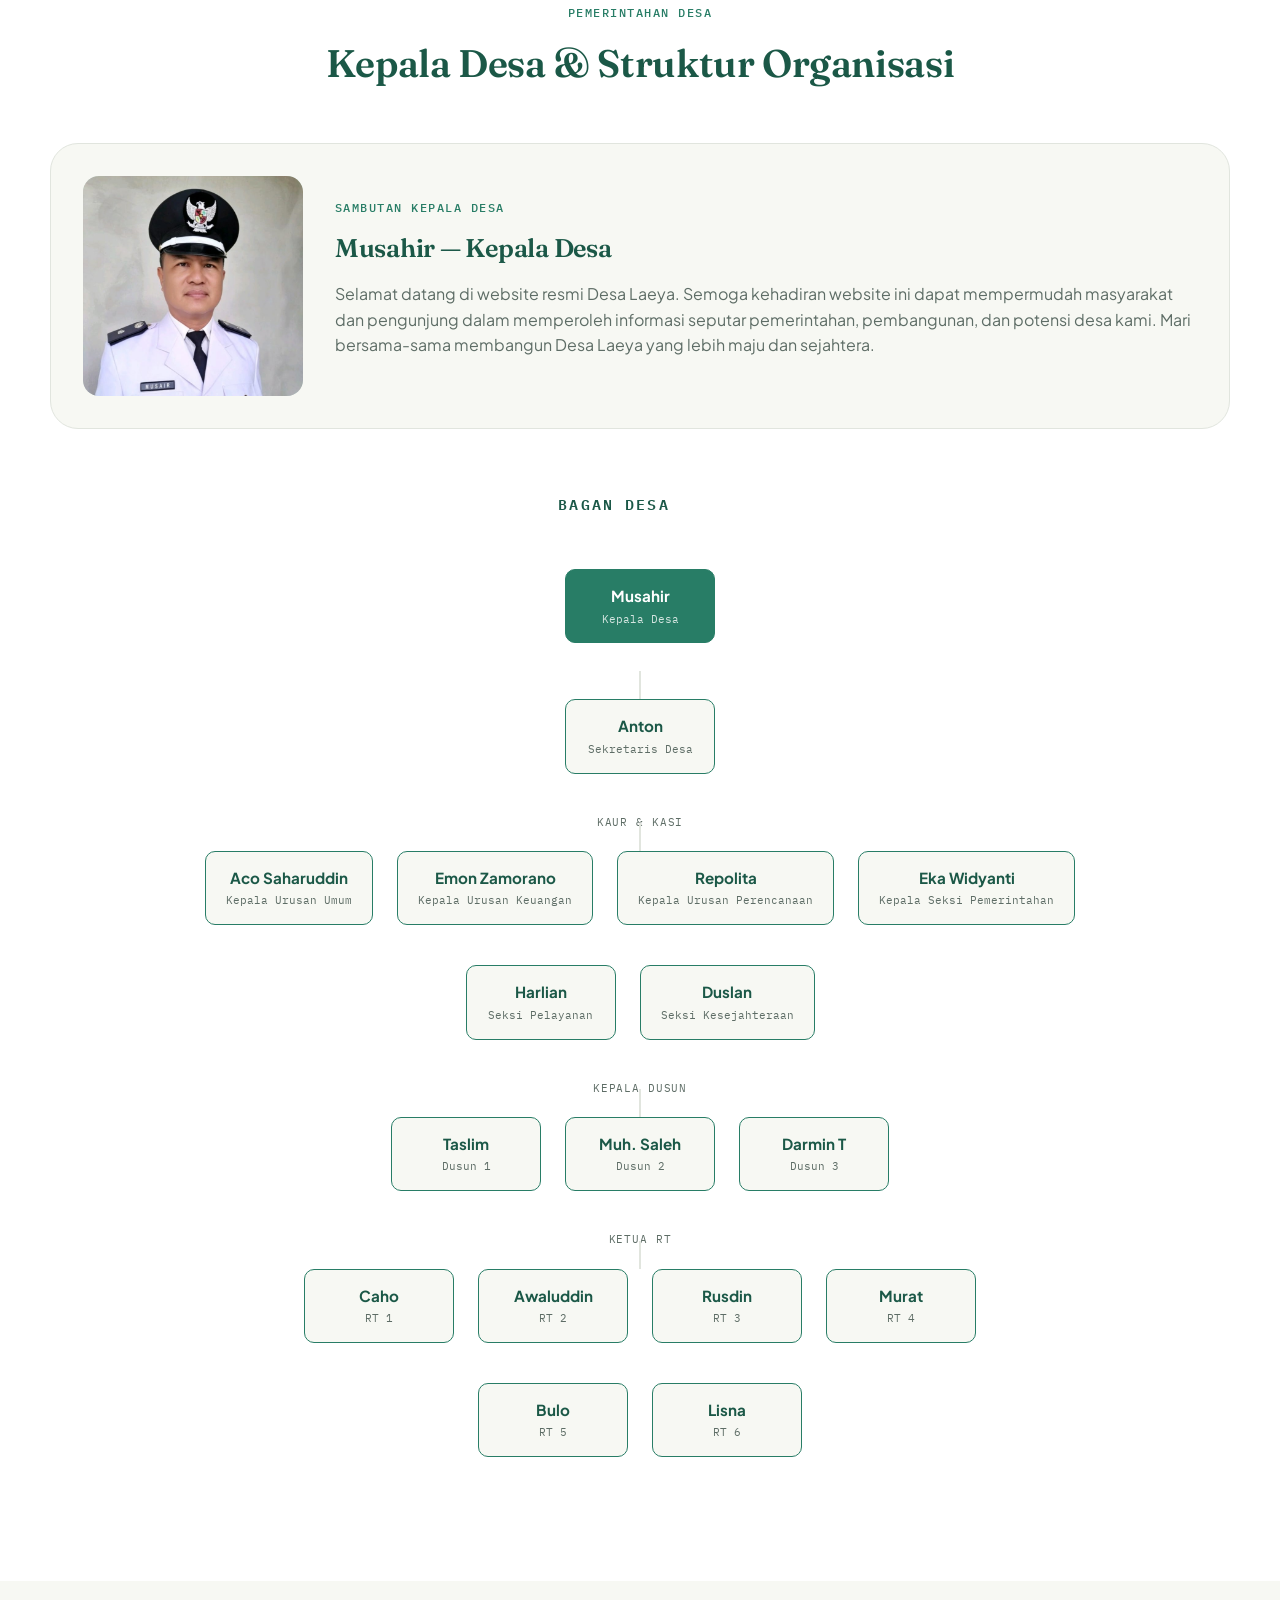
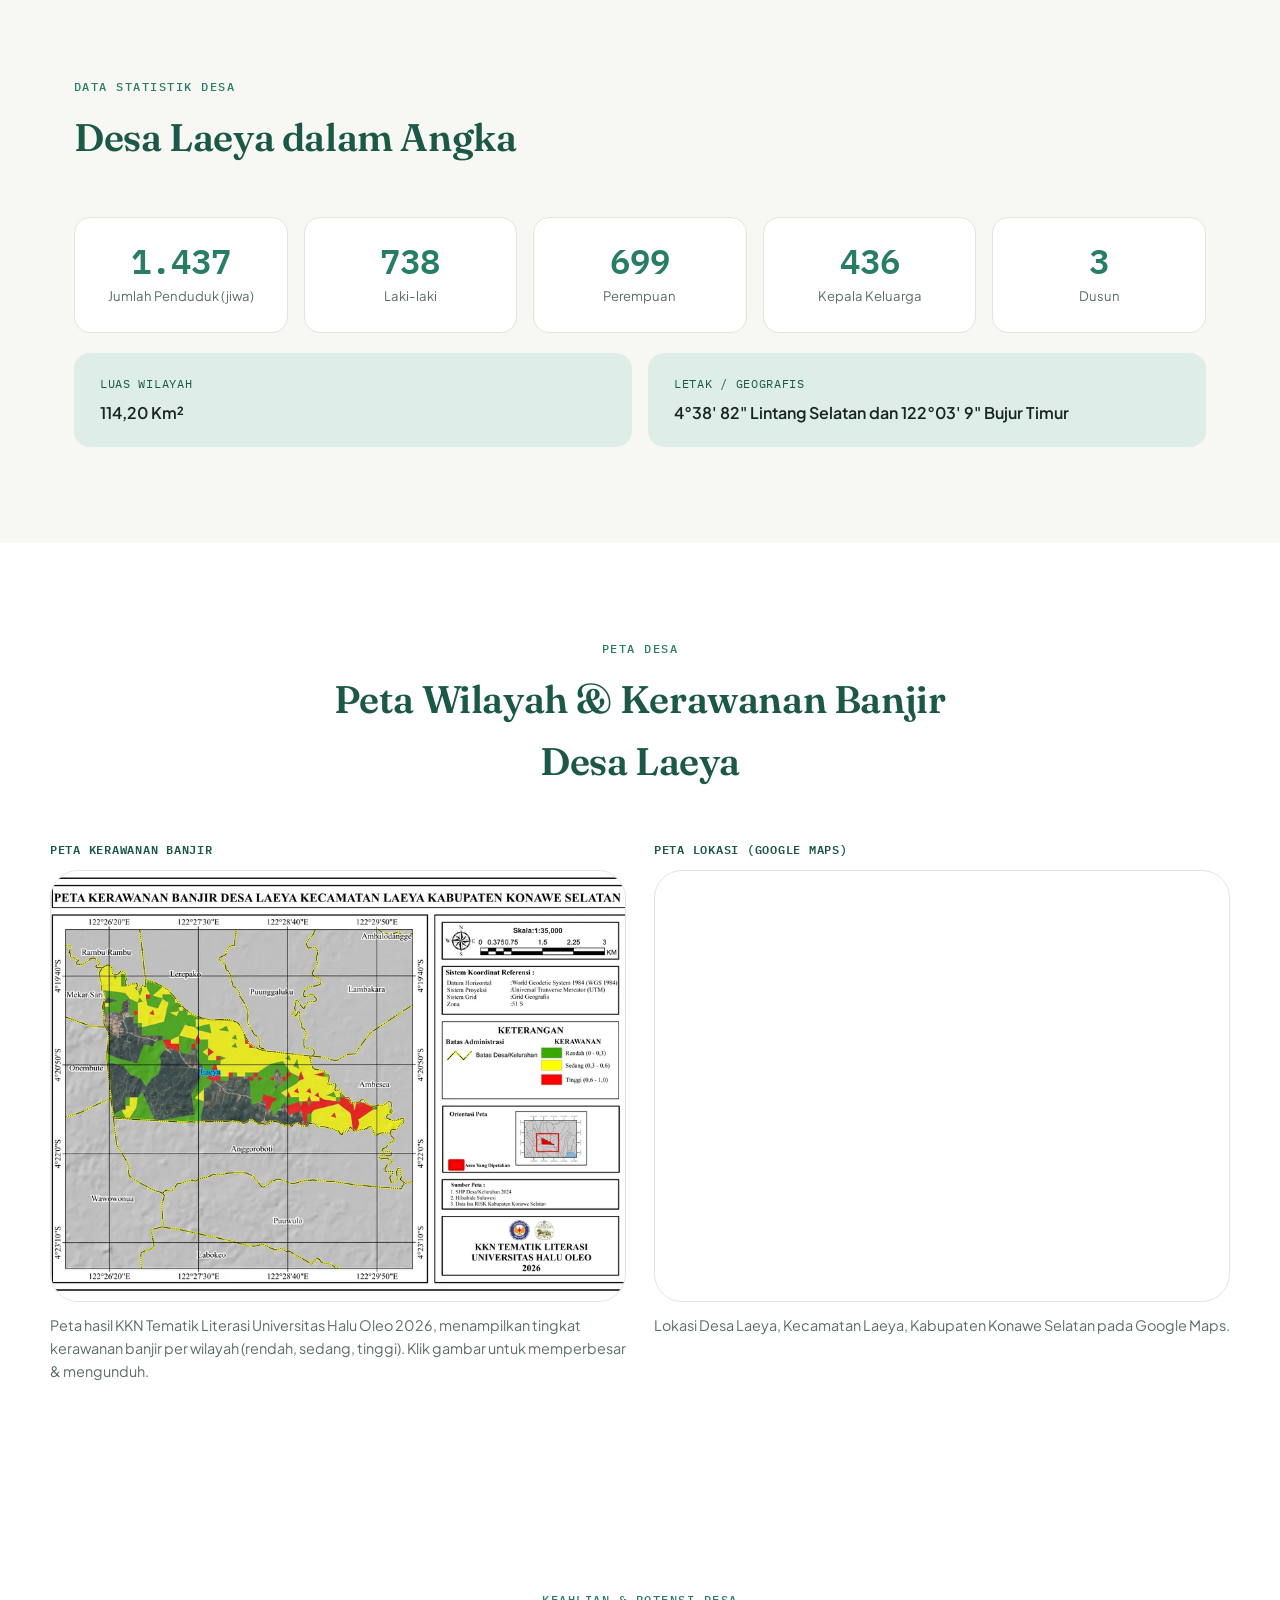
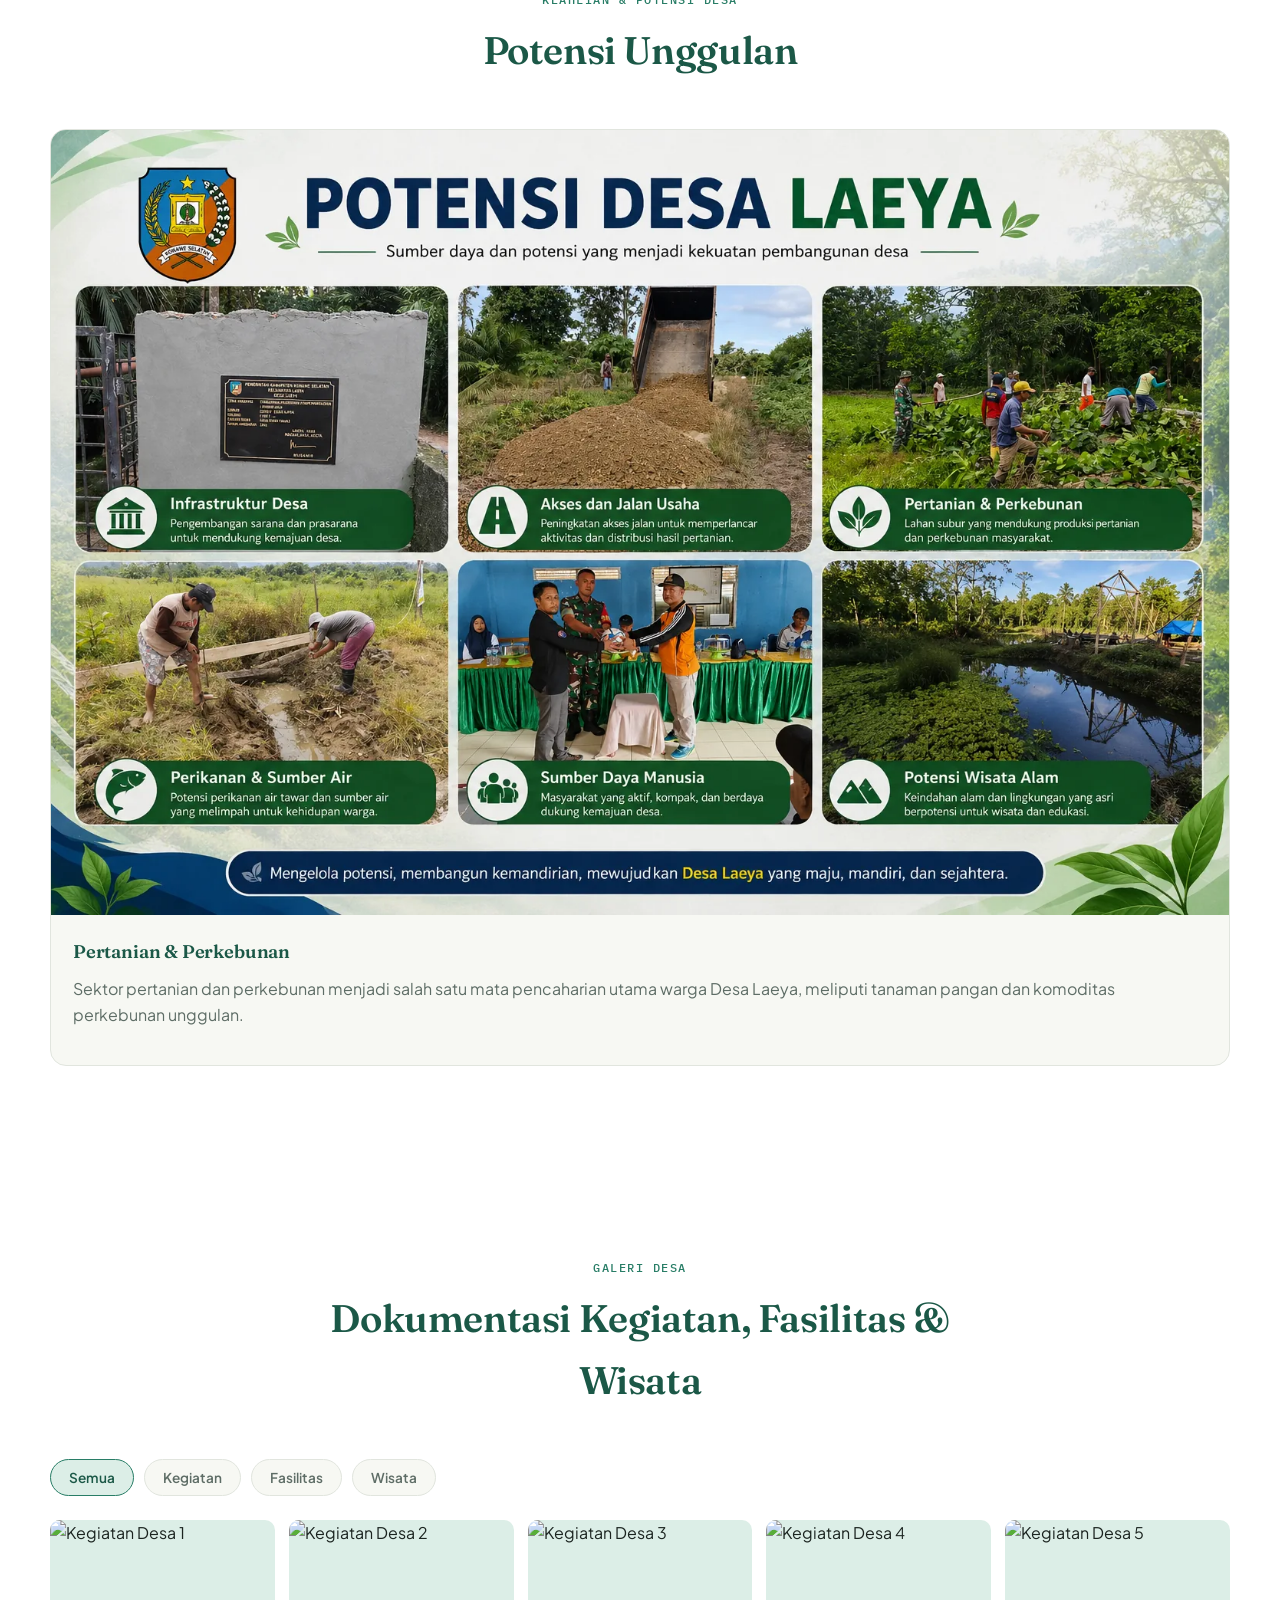
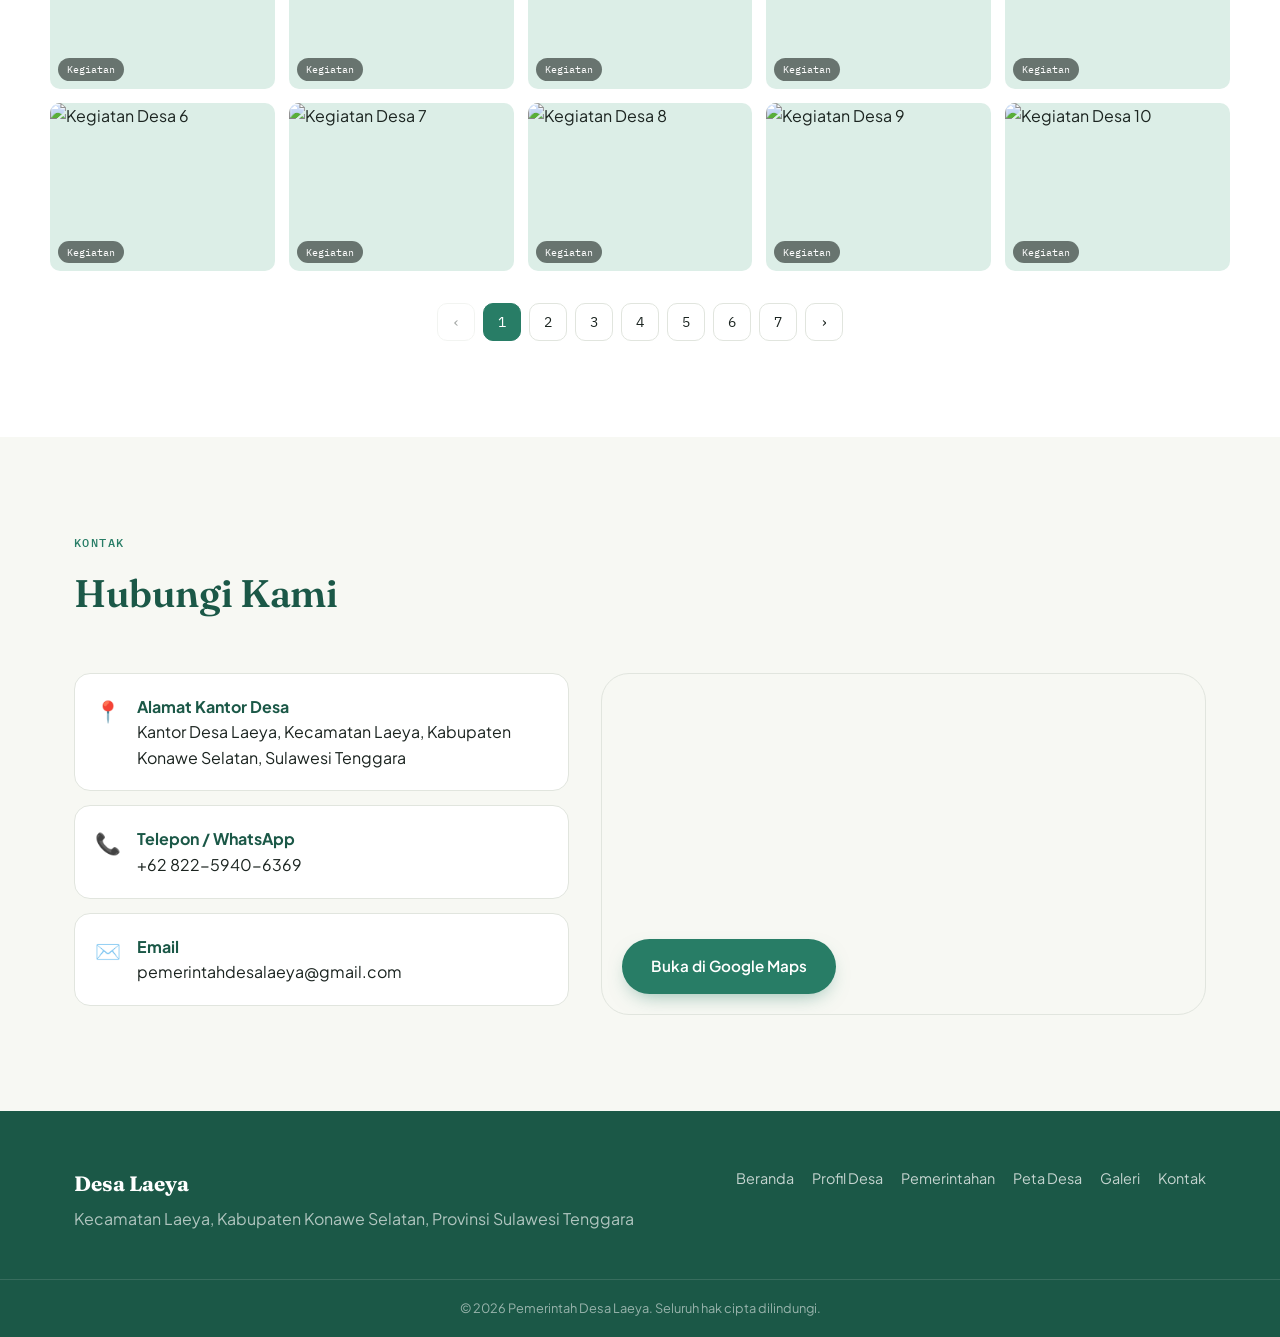
==== commit 1871e524: "map" ====
--- a/index.html
+++ b/index.html
@@ -58,6 +58,7 @@
       <a href="#profil">Profil Desa</a>
       <a href="#pemerintahan">Pemerintahan</a>
       <a href="#statistik">Statistik</a>
+      <a href="#peta-desa">Peta Desa</a>
       <a href="#potensi">Potensi</a>
       <a href="#galeri">Galeri</a>
       <a href="#kontak" class="nav-cta">Hubungi Kami</a>
@@ -183,6 +184,35 @@
     </div>
   </section>
 
+  <!-- ================= PETA DESA ================= -->
+  <section class="section section-alt" id="peta-desa">
+    <div class="section-head">
+      <center>
+      <p class="eyebrow">Peta Desa</p>
+      <h2>Peta Wilayah &amp; Kerawanan Banjir Desa Laeya</h2>
+      </center>
+    </div>
+
+    <div class="peta-grid">
+      <div class="peta-card">
+        <p class="peta-card-title">Peta Kerawanan Banjir</p>
+        <button class="peta-thumb" id="petaBanjirThumb" type="button" aria-haspopup="dialog">
+          <img id="petaBanjirImg" src="images/peta-kerawanan-banjir-thumb.webp" alt="Peta Kerawanan Banjir Desa Laeya Kecamatan Laeya Kabupaten Konawe Selatan" loading="lazy" decoding="async">
+          <span class="peta-thumb-overlay">🔍 Perbesar Peta</span>
+        </button>
+        <p class="peta-card-desc">Peta hasil KKN Tematik Literasi Universitas Halu Oleo 2026, menampilkan tingkat kerawanan banjir per wilayah (rendah, sedang, tinggi). Klik gambar untuk memperbesar &amp; mengunduh.</p>
+      </div>
+
+      <div class="peta-card">
+        <p class="peta-card-title">Peta Lokasi (Google Maps)</p>
+        <div class="peta-gmap-wrap">
+          <iframe id="petaDesaGmapFrame" loading="lazy" referrerpolicy="no-referrer-when-downgrade" title="Lokasi Desa Laeya pada Google Maps"></iframe>
+        </div>
+        <p class="peta-card-desc">Lokasi Desa Laeya, Kecamatan Laeya, Kabupaten Konawe Selatan pada Google Maps.</p>
+      </div>
+    </div>
+  </section>
+
   <!-- ================= POTENSI DESA ================= -->
   <section class="section section-alt" id="potensi">
     <div class="section-head">
@@ -258,6 +288,7 @@
       <a href="#beranda">Beranda</a>
       <a href="#profil">Profil Desa</a>
       <a href="#pemerintahan">Pemerintahan</a>
+      <a href="#peta-desa">Peta Desa</a>
       <a href="#galeri">Galeri</a>
       <a href="#kontak">Kontak</a>
     </nav>
@@ -285,6 +316,29 @@
   </div>
 </div>
 
+<!-- modal preview peta (zoom + unduh) -->
+<div class="modal img-modal" id="petaBanjirModal" role="dialog" aria-modal="true" aria-label="Preview Peta Kerawanan Banjir">
+  <div class="modal-panel img-modal-panel">
+    <div class="img-modal-toolbar">
+      <span class="img-modal-title">Peta Kerawanan Banjir Desa Laeya</span>
+      <div class="img-zoom-controls">
+        <button type="button" id="petaZoomOut" aria-label="Perkecil peta">−</button>
+        <span id="petaZoomLevel">100%</span>
+        <button type="button" id="petaZoomIn" aria-label="Perbesar peta">+</button>
+        <button type="button" id="petaZoomReset" class="img-zoom-reset" aria-label="Atur ulang zoom">Reset</button>
+      </div>
+      <div class="img-modal-actions">
+        <a id="petaDownloadBtn" class="btn btn-primary" download="peta-kerawanan-banjir-desa-laeya.webp">⬇ Unduh Peta</a>
+        <button class="modal-close" id="petaBanjirModalClose" aria-label="Tutup">✕</button>
+      </div>
+    </div>
+    <div class="img-modal-viewport" id="petaModalViewport">
+      <img id="petaModalImg" src="" alt="Peta Kerawanan Banjir Desa Laeya" draggable="false">
+    </div>
+    <p class="img-modal-hint">Scroll / pinch untuk zoom, seret untuk geser saat diperbesar.</p>
+  </div>
+</div>
+
 <script src="content.js"></script>
 <script src="script.js"></script>
 </body>
--- a/style.css
+++ b/style.css
@@ -94,36 +94,36 @@
 .site-header{
   position: sticky; top:0; z-index: 50;
   height: var(--header-h);
-  background: rgba(247,248,243,.85);
-  backdrop-filter: blur(10px);
-  border-bottom: 1px solid var(--color-line);
+  background: var(--color-primary);
+  border-bottom: 1px solid var(--color-primary-dark);
+  box-shadow: 0 2px 14px -6px rgba(15,20,18,.35);
 }
 .nav-wrap{
   max-width: var(--container); margin:0 auto; padding: 0 24px;
   height:100%; display:flex; align-items:center; justify-content:space-between; gap:24px;
 }
-.brand{ display:flex; align-items:center; gap:12px; color: var(--color-primary-dark); flex-shrink:0; }
+.brand{ display:flex; align-items:center; gap:12px; color:#fff; flex-shrink:0; }
 .brand-mark{ display:flex; width:36px; height:44px; flex-shrink:0; }
 .brand-mark img{ width:100%; height:100%; object-fit:contain; }
 .brand-text{ display:flex; flex-direction:column; line-height:1.15; }
-.brand-text strong{ font-family: var(--font-display); font-size: 1.15rem; }
-.brand-text small{ font-family: var(--font-mono); font-size: .68rem; color: var(--color-muted); letter-spacing: .03em; }
+.brand-text strong{ font-family: var(--font-display); font-size: 1.15rem; color:#fff; }
+.brand-text small{ font-family: var(--font-mono); font-size: .68rem; color: rgba(255,255,255,.75); letter-spacing: .03em; }
 
 .main-nav{ display:flex; align-items:center; gap: 6px; }
 .main-nav a{
   padding: 9px 14px; border-radius: 999px; font-size: .92rem; font-weight:500;
-  color: var(--color-ink); white-space:nowrap;
+  color: rgba(255,255,255,.9); white-space:nowrap;
   transition: background .15s ease, color .15s ease;
 }
-.main-nav a:hover{ background: var(--color-primary-light); color: var(--color-primary-dark); }
-.main-nav a.nav-cta{ background: var(--color-primary); color:#fff; margin-left:8px; }
-.main-nav a.nav-cta:hover{ background: var(--color-primary-dark); }
-.main-nav a.active{ color: var(--color-primary-dark); font-weight:700; }
+.main-nav a:hover{ background: rgba(255,255,255,.16); color:#fff; }
+.main-nav a.nav-cta{ background: var(--color-accent); color: var(--color-ink); margin-left:8px; }
+.main-nav a.nav-cta:hover{ background:#cf9227; color:#fff; }
+.main-nav a.active{ background: rgba(255,255,255,.18); color:#fff; font-weight:700; }
 
 .nav-toggle{
   display:none; flex-direction:column; gap:5px; background:none; border:none; cursor:pointer; padding:8px;
 }
-.nav-toggle span{ width:24px; height:2px; background: var(--color-ink); border-radius:2px; transition: transform .2s ease, opacity .2s ease; }
+.nav-toggle span{ width:24px; height:2px; background:#fff; border-radius:2px; transition: transform .2s ease, opacity .2s ease; }
 
 /* ==========================================================
    HERO
@@ -209,12 +209,15 @@
   margin: 0 0 24px;
 }
 .org-tree-wrap{
-  overflow-x:auto; -webkit-overflow-scrolling: touch;
+  overflow:hidden;
   padding-bottom: 8px;
+  display:flex;
+  justify-content:center;
 }
 .org-tree{
   display:flex; flex-direction:column; align-items:center; gap: 0;
-  min-width: max-content; margin: 0 auto;
+  width: max-content; flex-shrink:0;
+  transition: transform .2s ease;
 }
 .org-row{ display:flex; justify-content:center; gap: 24px; flex-wrap:nowrap; position:relative; padding: 28px 0; }
 .org-node{
@@ -235,6 +238,8 @@
   background: var(--color-line); transform: translateX(-50%);
 }
 .org-row.first::before{ display:none; }
+.org-row-sub{ padding-top: 12px; }
+.org-row-sub::before{ display:none; }
 
 .org-group-label{
   font-family: var(--font-mono); font-size:.68rem; text-transform:uppercase; letter-spacing:.08em;
@@ -341,6 +346,85 @@
   color: var(--color-ink); width:38px; height:38px; border-radius:50%; cursor:pointer; font-size:1rem;
 }
 .modal-close:hover{ border-color: var(--color-primary); color: var(--color-primary); }
+
+/* ==========================================================
+   PETA DESA
+   ========================================================== */
+.peta-grid{ display:grid; grid-template-columns: 1fr 1fr; gap:28px; margin-top: 8px; }
+.peta-card{ display:flex; flex-direction:column; }
+.peta-card-title{
+  font-family: var(--font-mono); font-size:.78rem; letter-spacing:.06em; text-transform:uppercase;
+  color: var(--color-primary-dark); font-weight:600; margin-bottom:10px;
+}
+.peta-thumb{
+  position:relative; display:block; width:100%; padding:0; border:1px solid var(--color-line);
+  border-radius: var(--radius-l); overflow:hidden; cursor:zoom-in; background: var(--color-surface);
+  aspect-ratio: 4/3;
+}
+.peta-thumb img{ width:100%; height:100%; object-fit:cover; display:block; transition: transform .3s ease; }
+.peta-thumb:hover img{ transform: scale(1.03); }
+.peta-thumb-overlay{
+  position:absolute; inset:0; display:flex; align-items:center; justify-content:center;
+  background: rgba(15,20,18,.45); color:#fff; font-weight:600; font-size:.95rem;
+  opacity:0; transition: opacity .2s ease;
+}
+.peta-thumb:hover .peta-thumb-overlay, .peta-thumb:focus-visible .peta-thumb-overlay{ opacity:1; }
+.peta-gmap-wrap{
+  position:relative; border-radius: var(--radius-l); overflow:hidden; border:1px solid var(--color-line);
+  aspect-ratio: 4/3;
+}
+.peta-gmap-wrap iframe{ width:100%; height:100%; border:0; display:block; }
+.peta-card-desc{ margin-top:12px; font-size:.9rem; color: var(--color-muted); }
+
+/* ---------- Modal preview peta: zoom + unduh ---------- */
+.img-modal .modal-panel.img-modal-panel{
+  max-width: min(1200px, 96vw); width:100%; max-height: 94vh; height:94vh;
+  padding: 0; display:flex; flex-direction:column; overflow:hidden; background: var(--color-ink);
+}
+.img-modal-toolbar{
+  display:flex; align-items:center; justify-content:space-between; gap:12px; flex-wrap:wrap;
+  padding: 12px 16px; background: var(--color-primary-dark); color:#fff;
+}
+.img-modal-title{ font-weight:600; font-size:.92rem; }
+.img-zoom-controls{ display:flex; align-items:center; gap:8px; }
+.img-zoom-controls button{
+  width:32px; height:32px; border-radius:50%; border:1.5px solid rgba(255,255,255,.35);
+  background: rgba(255,255,255,.08); color:#fff; font-size:1.05rem; line-height:1; cursor:pointer;
+  transition: background .15s ease;
+}
+.img-zoom-controls button:hover{ background: rgba(255,255,255,.2); }
+.img-zoom-controls .img-zoom-reset{
+  width:auto; border-radius:999px; padding:0 12px; font-size:.78rem; font-family: var(--font-mono);
+}
+#petaZoomLevel{ font-family: var(--font-mono); font-size:.8rem; min-width:44px; text-align:center; }
+.img-modal-actions{ display:flex; align-items:center; gap:10px; }
+.img-modal-actions .btn-primary{ padding:9px 16px; font-size:.85rem; }
+.img-modal-actions .modal-close{
+  position:static; background: rgba(255,255,255,.08); border-color: rgba(255,255,255,.35); color:#fff;
+}
+.img-modal-actions .modal-close:hover{ border-color:#fff; color:#fff; background: rgba(255,255,255,.2); }
+.img-modal-viewport{
+  flex:1; overflow:hidden; position:relative; display:flex; align-items:center; justify-content:center;
+  background:
+    linear-gradient(45deg, #232b27 25%, transparent 25%) -20px 0/40px 40px,
+    linear-gradient(-45deg, #232b27 25%, transparent 25%) -20px 0/40px 40px,
+    linear-gradient(45deg, transparent 75%, #232b27 75%) 0 0/40px 40px,
+    linear-gradient(-45deg, transparent 75%, #232b27 75%) 0 0/40px 40px,
+    #1b2420;
+  touch-action: none;
+}
+.img-modal-viewport img{
+  max-width:100%; max-height:100%; user-select:none; will-change: transform;
+}
+.img-modal-hint{
+  margin:0; text-align:center; padding:8px; font-size:.75rem; color: rgba(255,255,255,.55);
+  background: var(--color-primary-dark);
+}
+
+@media (max-width: 640px){
+  .img-modal-toolbar{ flex-direction:column; align-items:stretch; }
+  .img-modal-actions{ justify-content:space-between; }
+}
 
 /* ==========================================================
    KONTAK
@@ -392,12 +476,13 @@
   .kades-photo{ max-width:180px; }
   .kontak-grid{ grid-template-columns: 1fr; }
   .geo-grid{ grid-template-columns: 1fr; }
+  .peta-grid{ grid-template-columns: 1fr; }
 }
 @media (max-width: 760px){
   .main-nav{
     position:absolute; top: var(--header-h); left:0; right:0;
-    background: var(--color-bg); flex-direction:column; align-items:stretch;
-    padding: 12px; border-bottom: 1px solid var(--color-line);
+    background: var(--color-primary-dark); flex-direction:column; align-items:stretch;
+    padding: 12px; border-bottom: 1px solid rgba(255,255,255,.12);
     transform: translateY(-8px); opacity:0; pointer-events:none;
     transition: all .2s ease;
   }
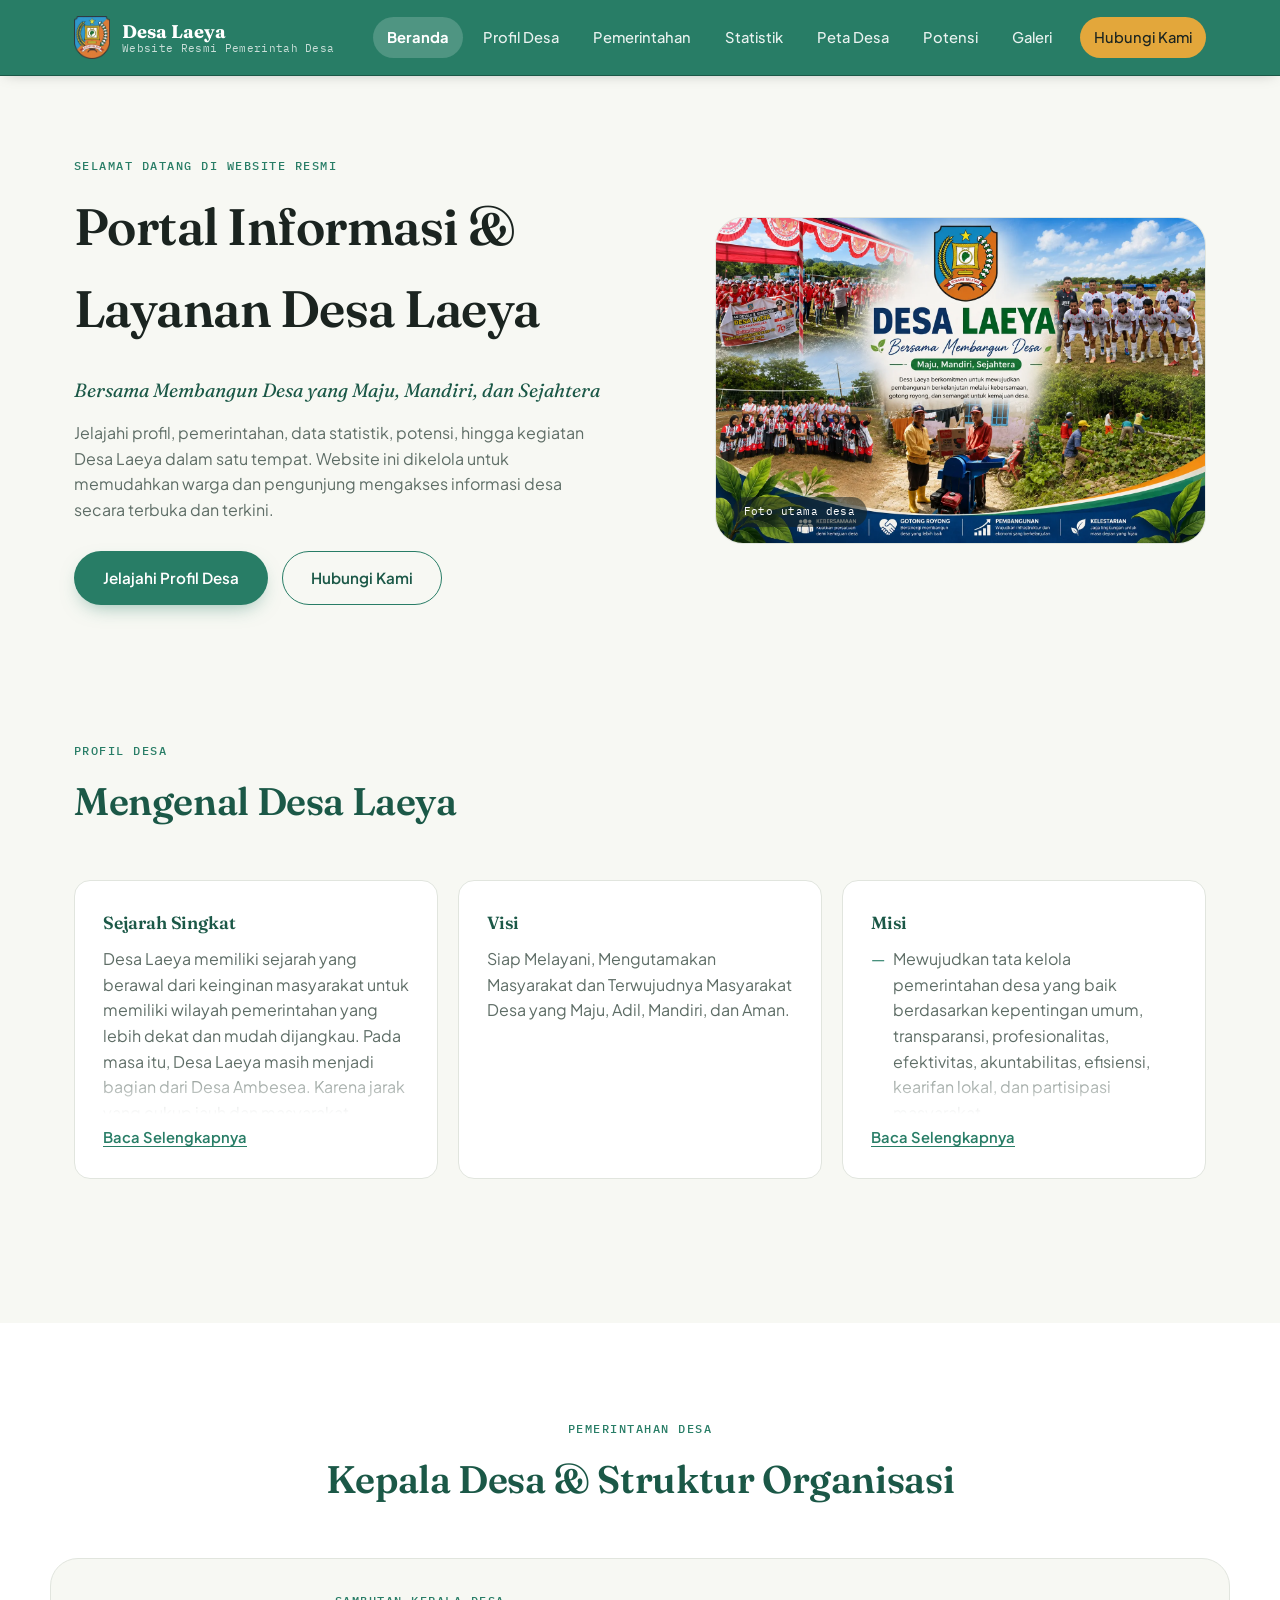
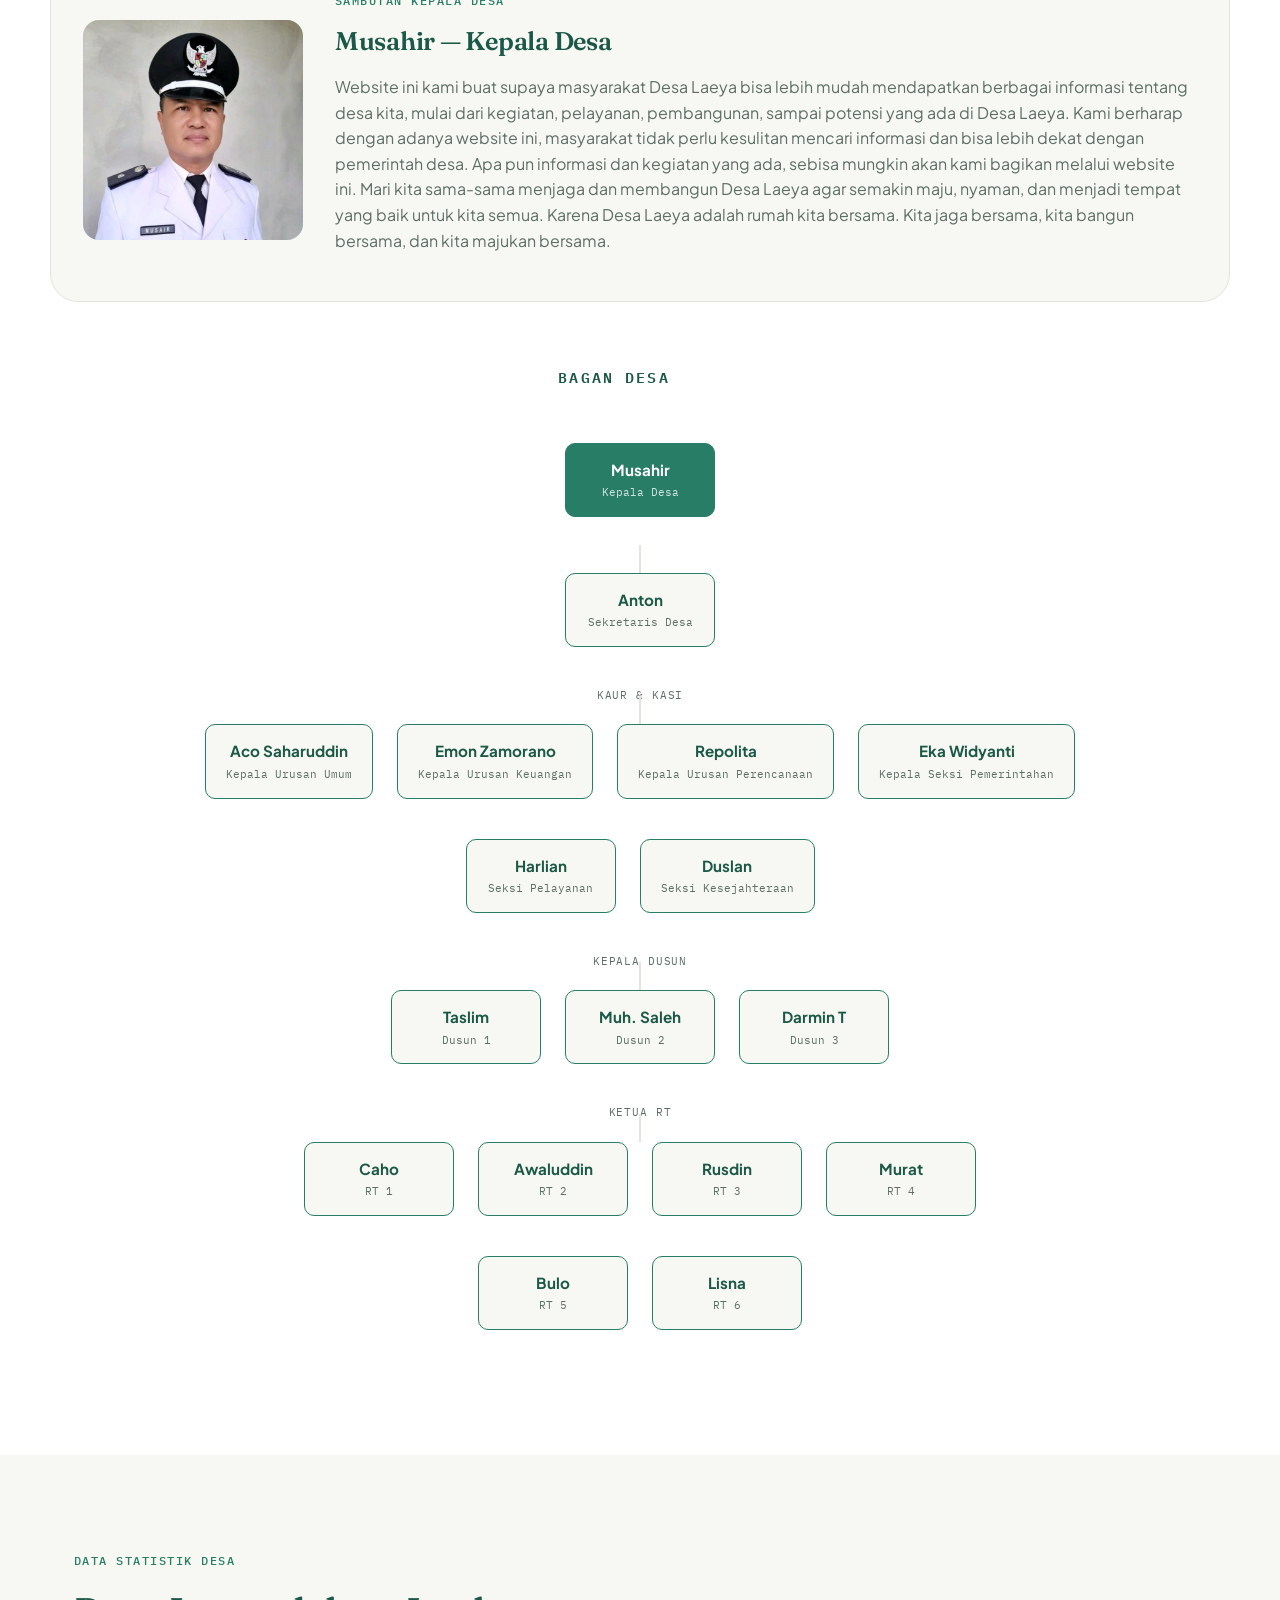
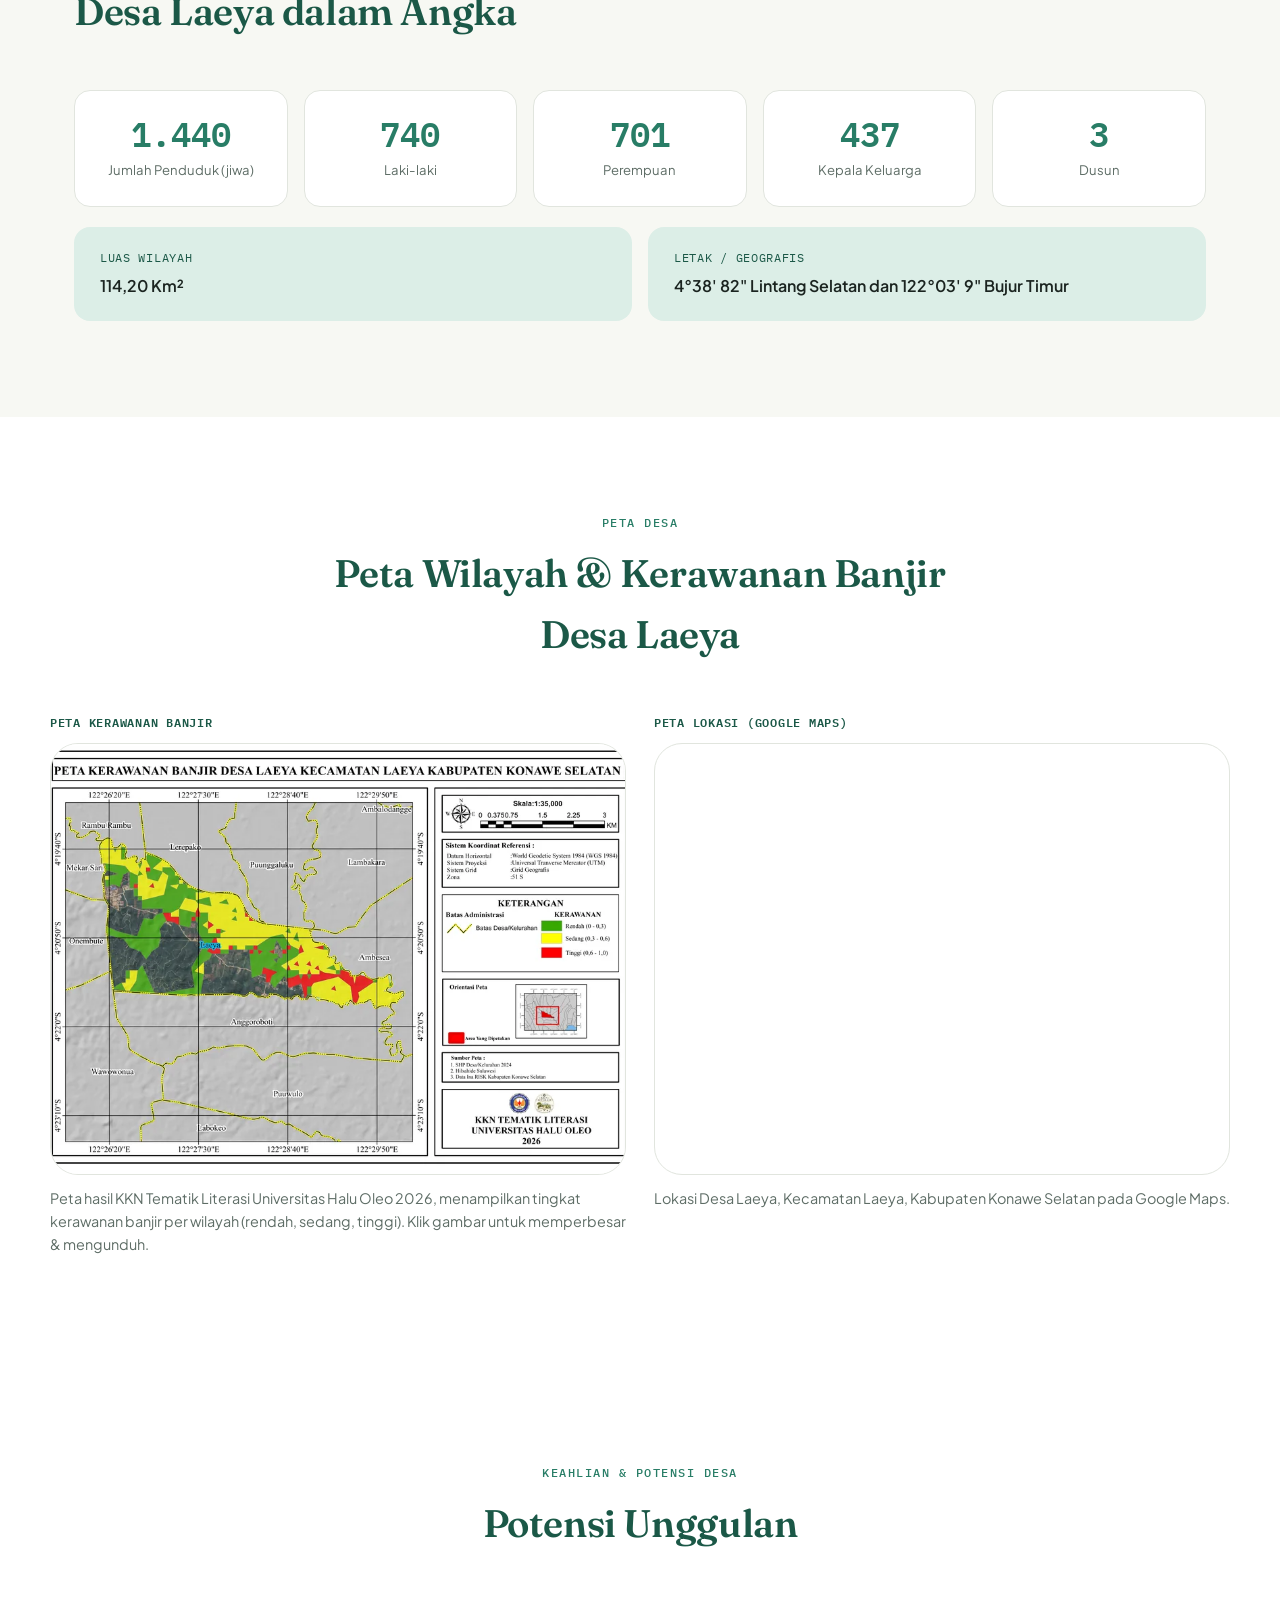
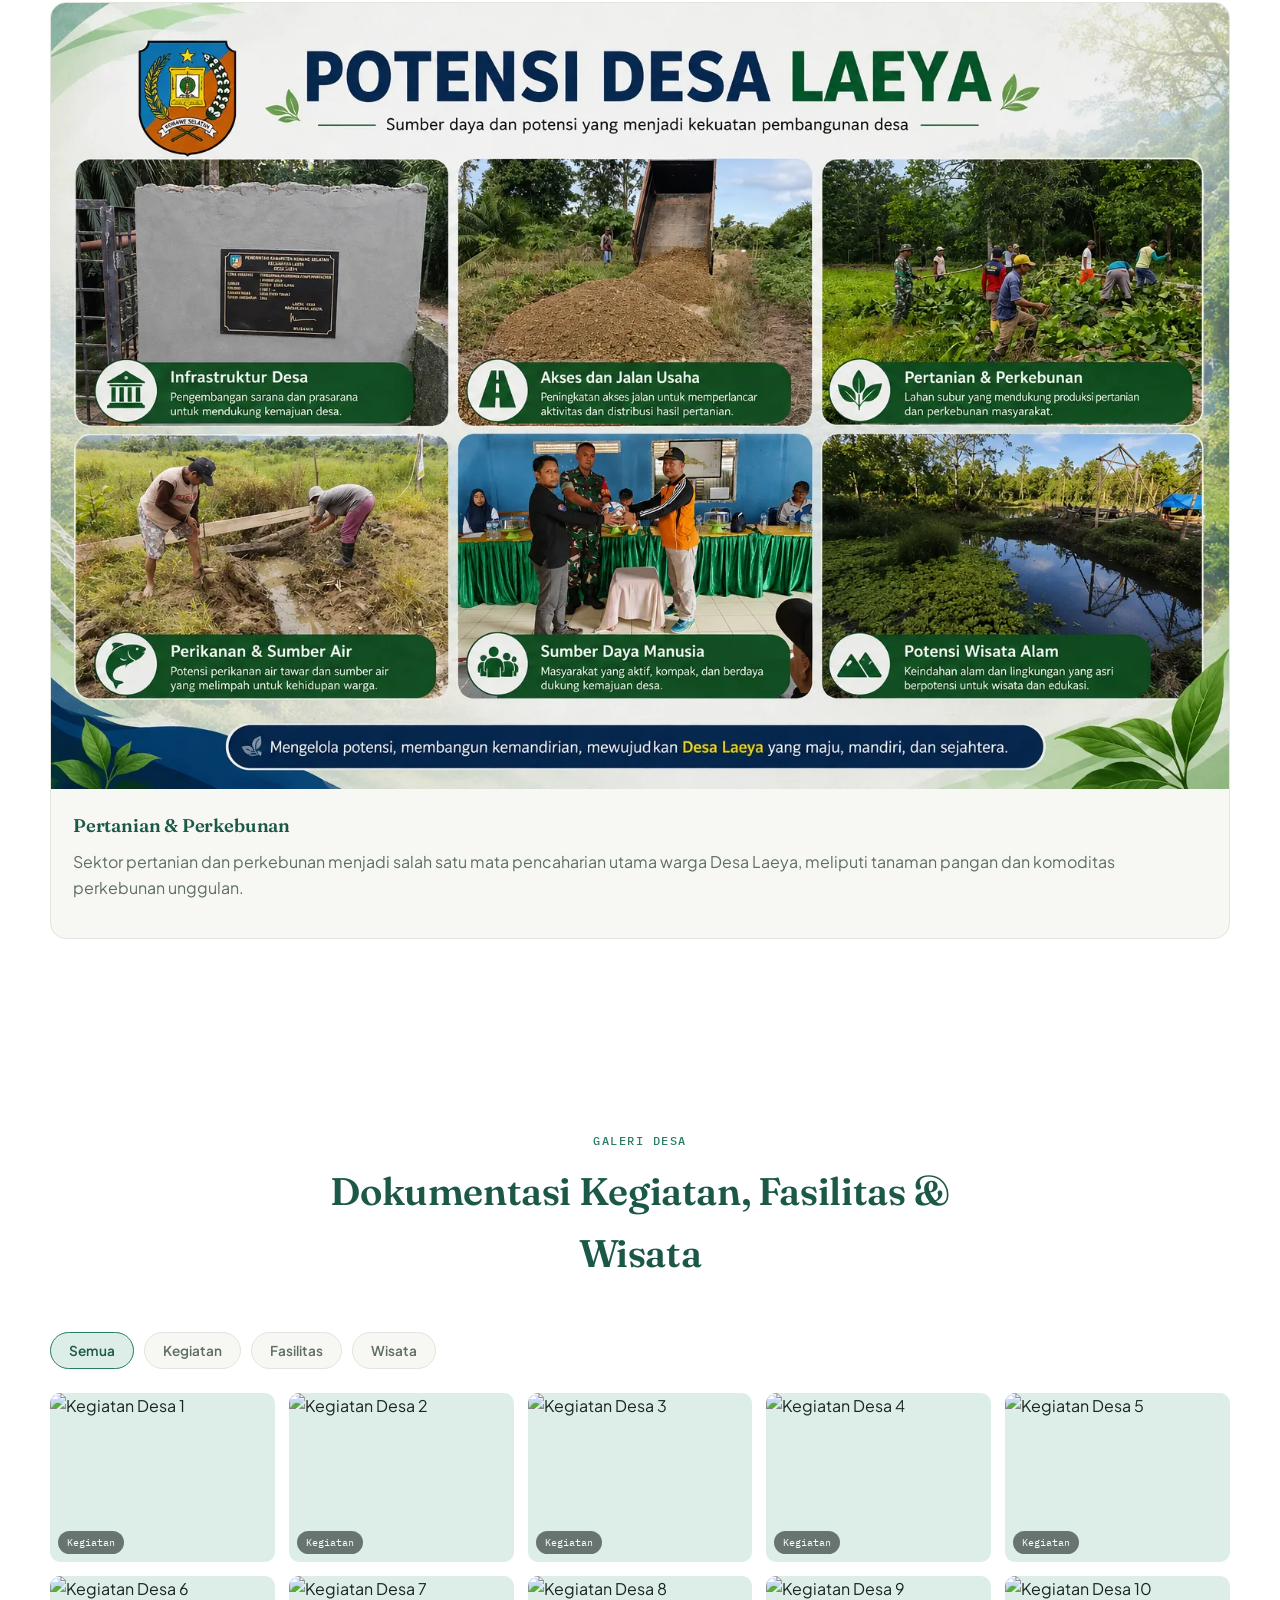
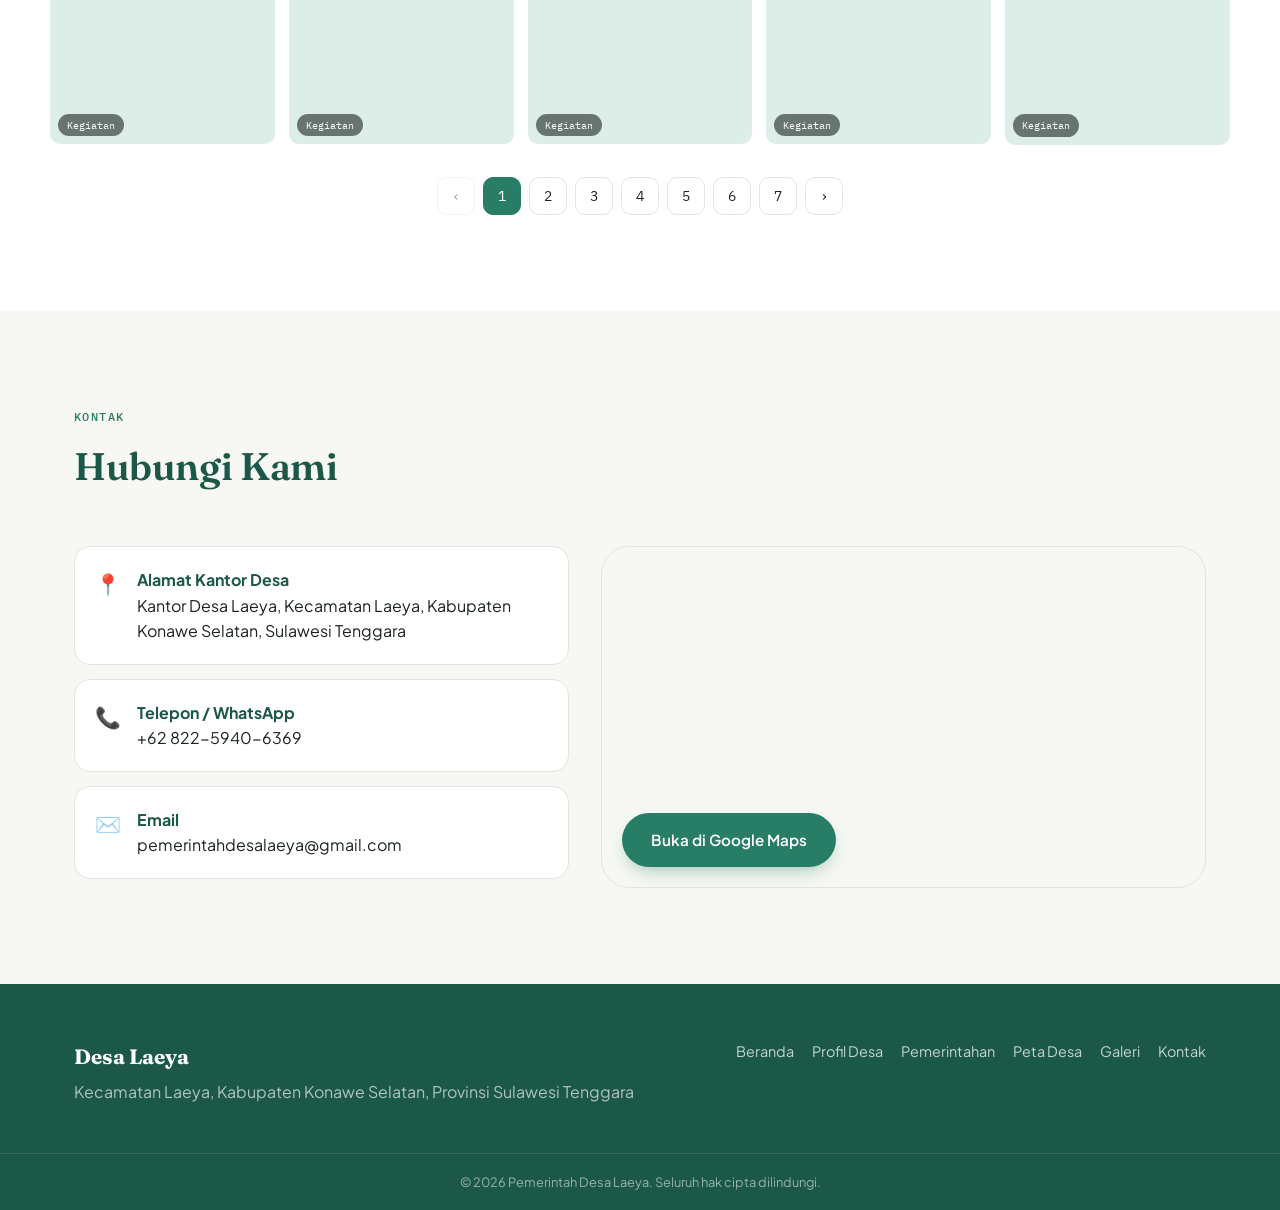
==== commit f1c07213: "ktsmbtn" ====
--- a/index.html
+++ b/index.html
@@ -118,7 +118,8 @@
     <div class="profil-grid">
       <article class="card">
         <h3>Sejarah Singkat</h3>
-        <p id="txtSejarah"></p>
+        <div id="txtSejarah" class="clamped"></div>
+        <button class="btn-readmore" id="btnSejarahMore" type="button">Baca Selengkapnya</button>
       </article>
       <article class="card">
         <h3>Visi</h3>
@@ -129,11 +130,6 @@
         <ul id="listMisi" class="misi-list clamped"></ul>
         <button class="btn-readmore" id="btnVisiMisiMore" type="button">Baca Selengkapnya</button>
       </article>
-    </div>
-
-    <div class="dusun-block">
-      <h3>Dusun &amp; RT</h3>
-      <div class="dusun-grid" id="dusunGrid"></div>
     </div>
   </section>
 
@@ -309,6 +305,8 @@
   <div class="modal-panel">
     <button class="modal-close" id="visiMisiModalClose" aria-label="Tutup">✕</button>
     <p class="eyebrow">Profil Desa</p>
+    <h3>Sejarah Singkat</h3>
+    <div id="modalSejarah"></div>
     <h3>Visi</h3>
     <p id="modalVisi"></p>
     <h3>Misi</h3>
--- a/style.css
+++ b/style.css
@@ -181,16 +181,6 @@
 .misi-list li{ position:relative; padding-left: 22px; margin-bottom:10px; color: var(--color-muted); }
 .misi-list li::before{ content:"—"; position:absolute; left:0; color: var(--color-primary); }
 
-.dusun-block h3{ color: var(--color-primary-dark); margin-bottom: 20px; }
-.dusun-grid{ display:grid; grid-template-columns: repeat(3, 1fr); gap:16px; }
-.dusun-card{
-  background: var(--color-primary); color:#fff; border-radius: var(--radius-m);
-  padding: 24px; position:relative; overflow:hidden;
-}
-.dusun-card .d-eyebrow{ font-family: var(--font-mono); font-size:.7rem; opacity:.8; text-transform:uppercase; letter-spacing:.08em; }
-.dusun-card h4{ font-family: var(--font-display); font-size: 1.3rem; margin: 6px 0 4px; }
-.dusun-card p{ color: rgba(255,255,255,.85); margin:0; }
-
 /* ==========================================================
    PEMERINTAHAN / ORG CHART
    ========================================================== */
@@ -316,8 +306,8 @@
   color:#fff; width:40px; height:40px; border-radius:50%; cursor:pointer; font-size:1rem;
 }
 
-/* ---------- Misi "baca selengkapnya" + modal ---------- */
-.misi-list.clamped{
+/* ---------- Sejarah / Misi "baca selengkapnya" + modal ---------- */
+.clamped{
   max-height: 168px; overflow:hidden; position:relative;
   -webkit-mask-image: linear-gradient(to bottom, #000 70%, transparent 100%);
           mask-image: linear-gradient(to bottom, #000 70%, transparent 100%);
@@ -470,7 +460,6 @@
   .hero-photo{ order:-1; aspect-ratio: 16/9; }
   .quick-links{ grid-template-columns: repeat(3,1fr); }
   .profil-grid{ grid-template-columns: 1fr; }
-  .dusun-grid{ grid-template-columns: 1fr; }
   .stat-grid{ grid-template-columns: repeat(2,1fr); }
   .kades-card{ grid-template-columns: 1fr; }
   .kades-photo{ max-width:180px; }
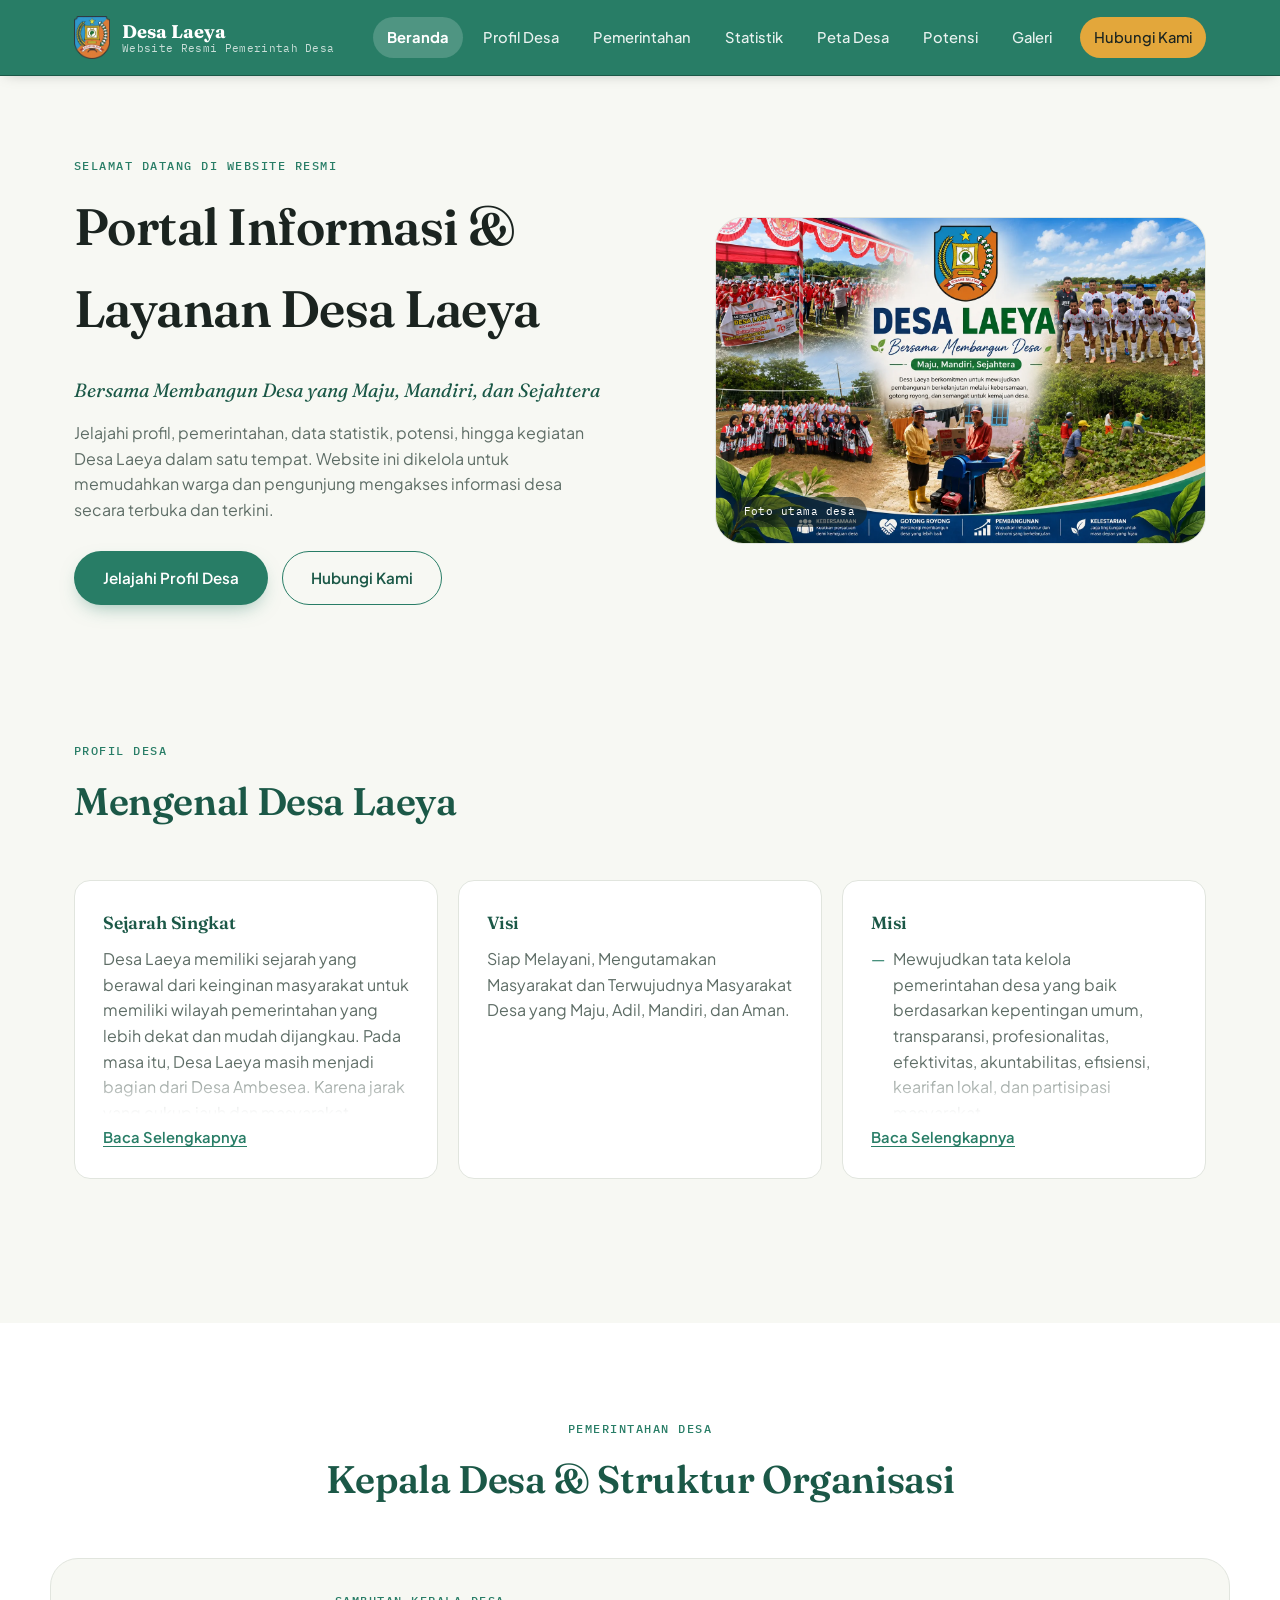
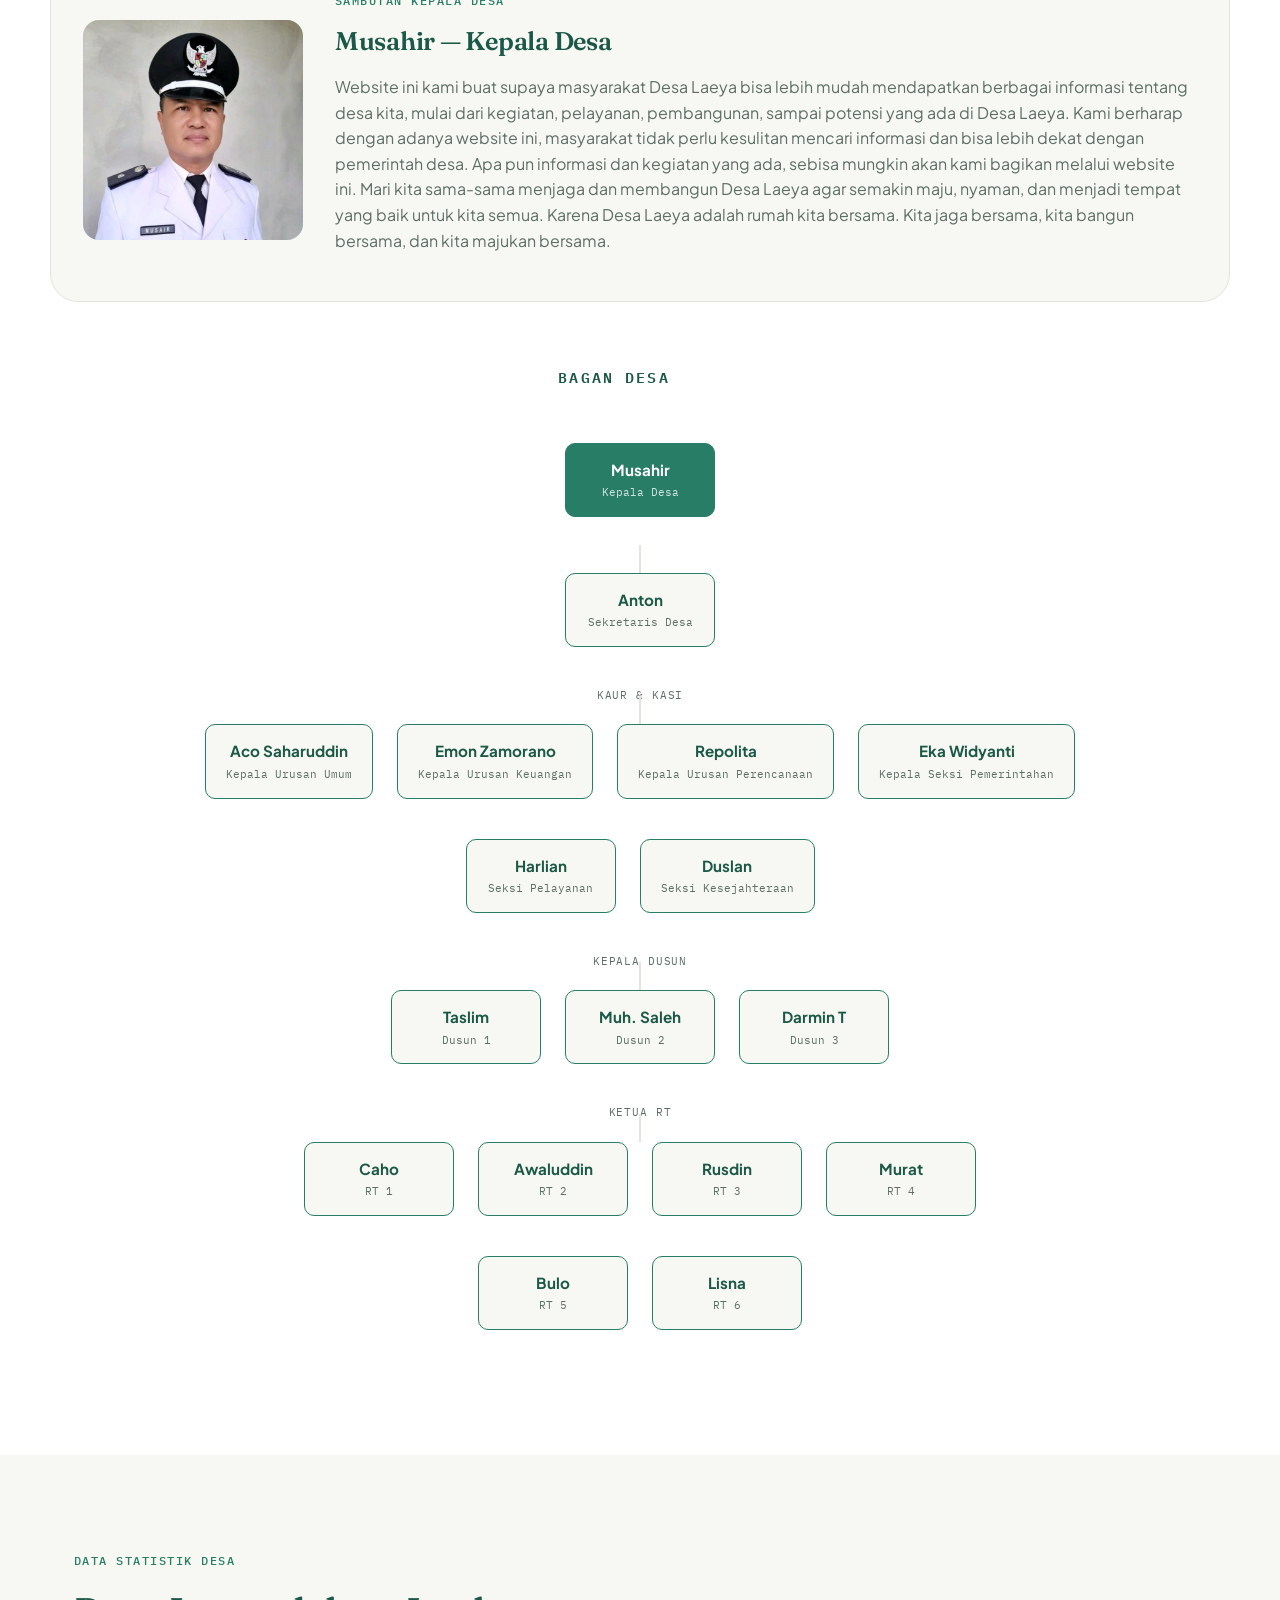
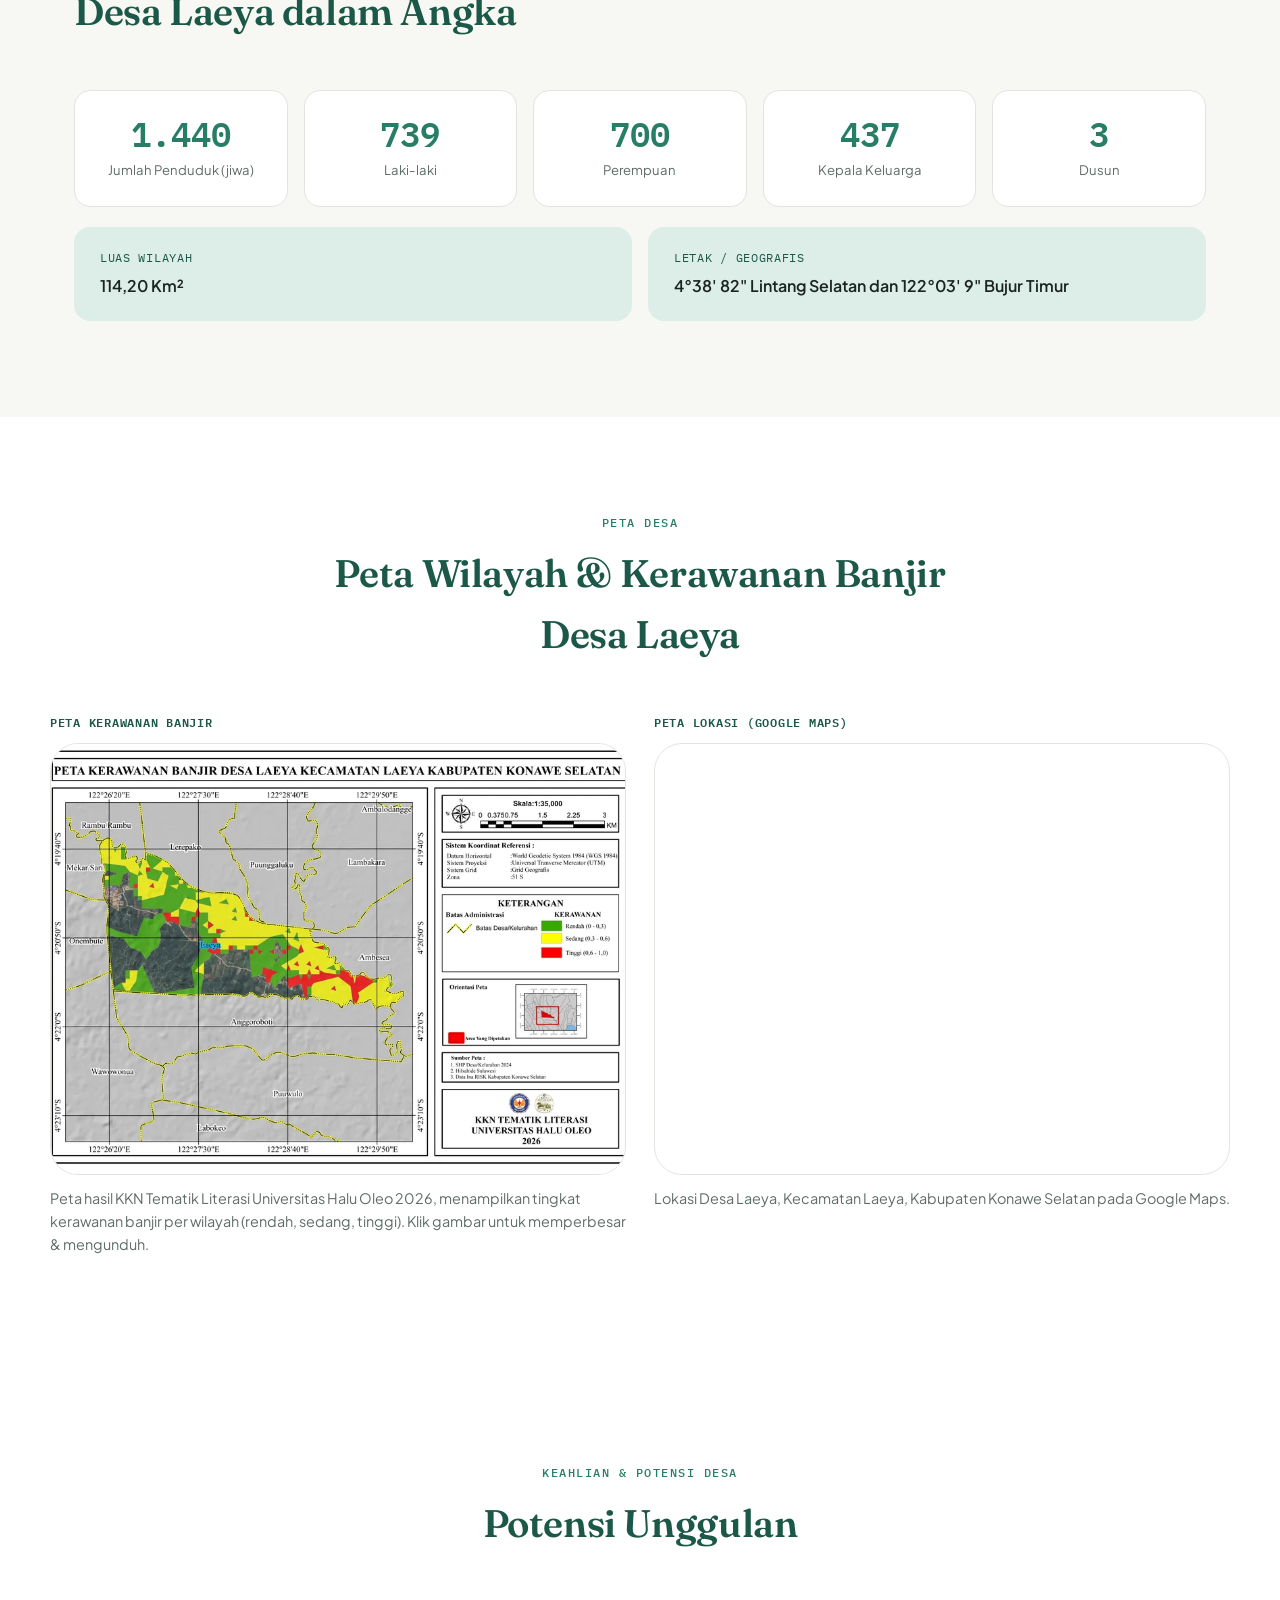
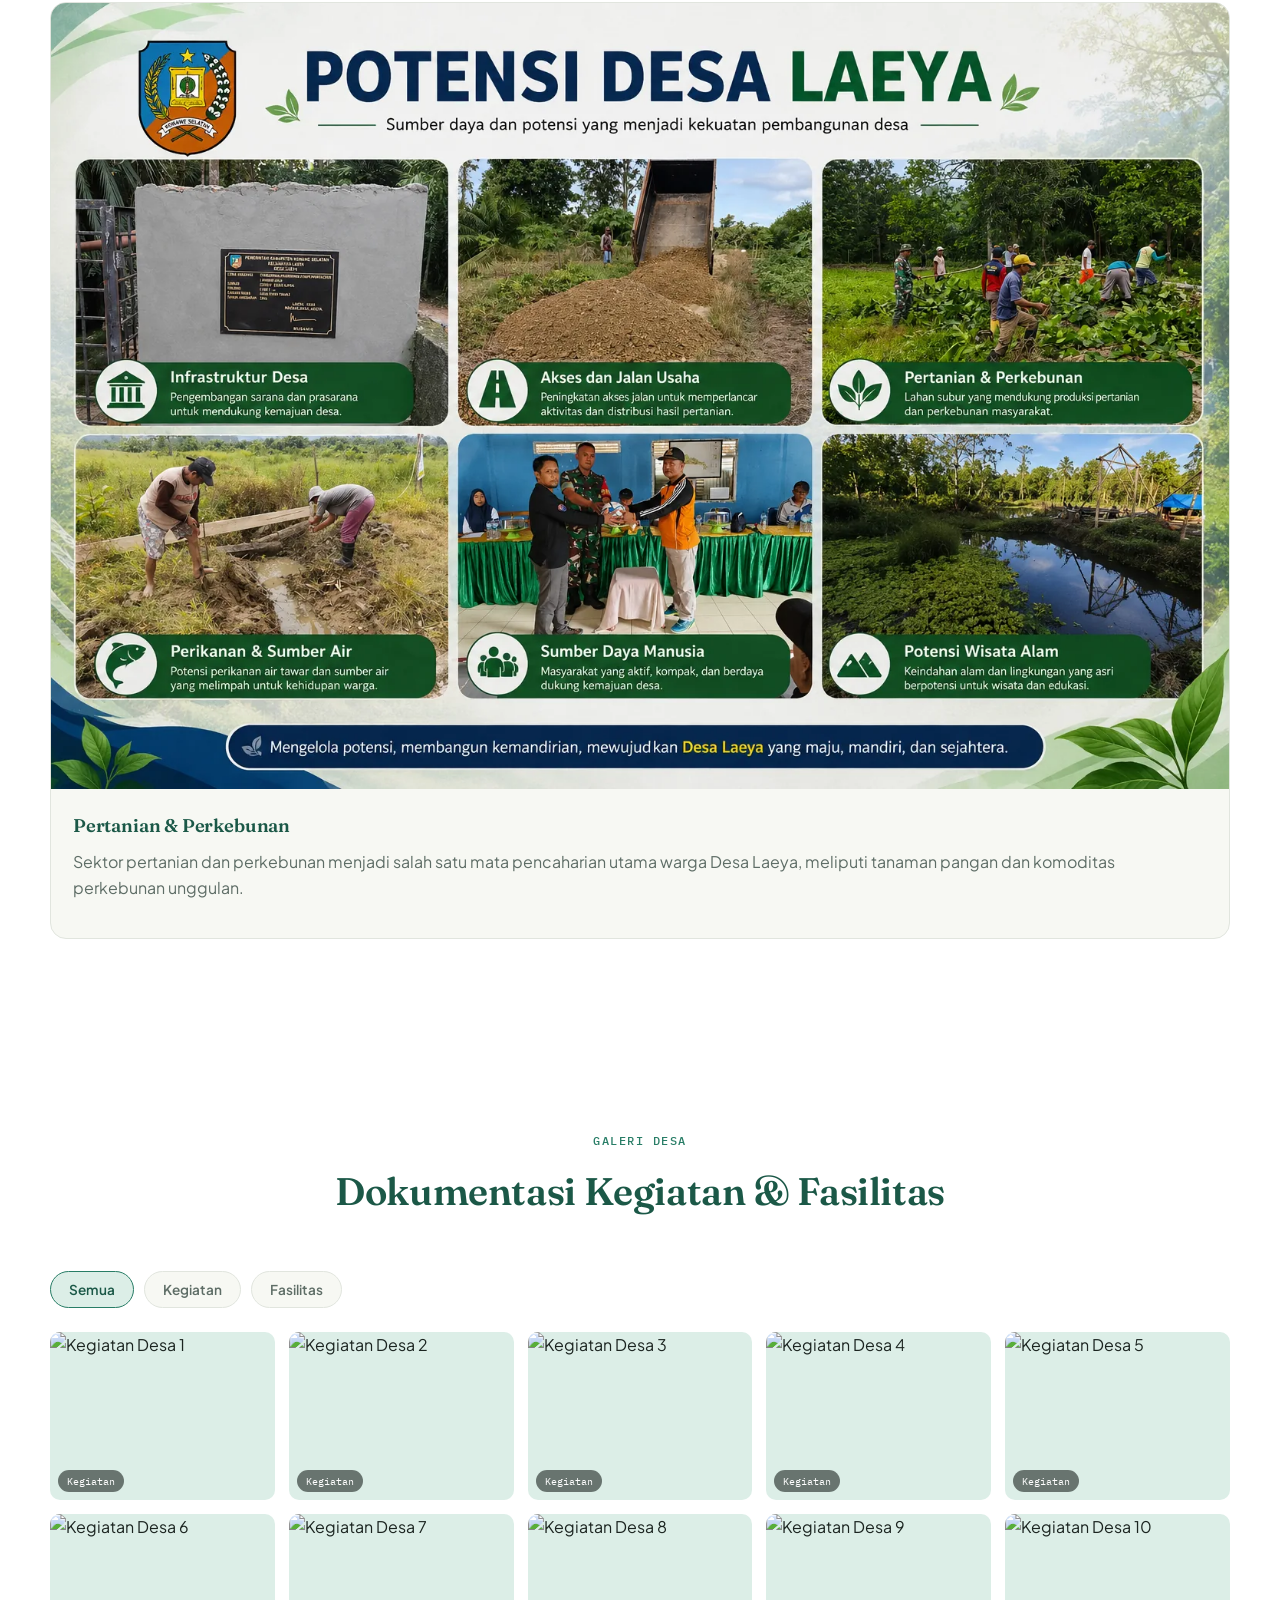
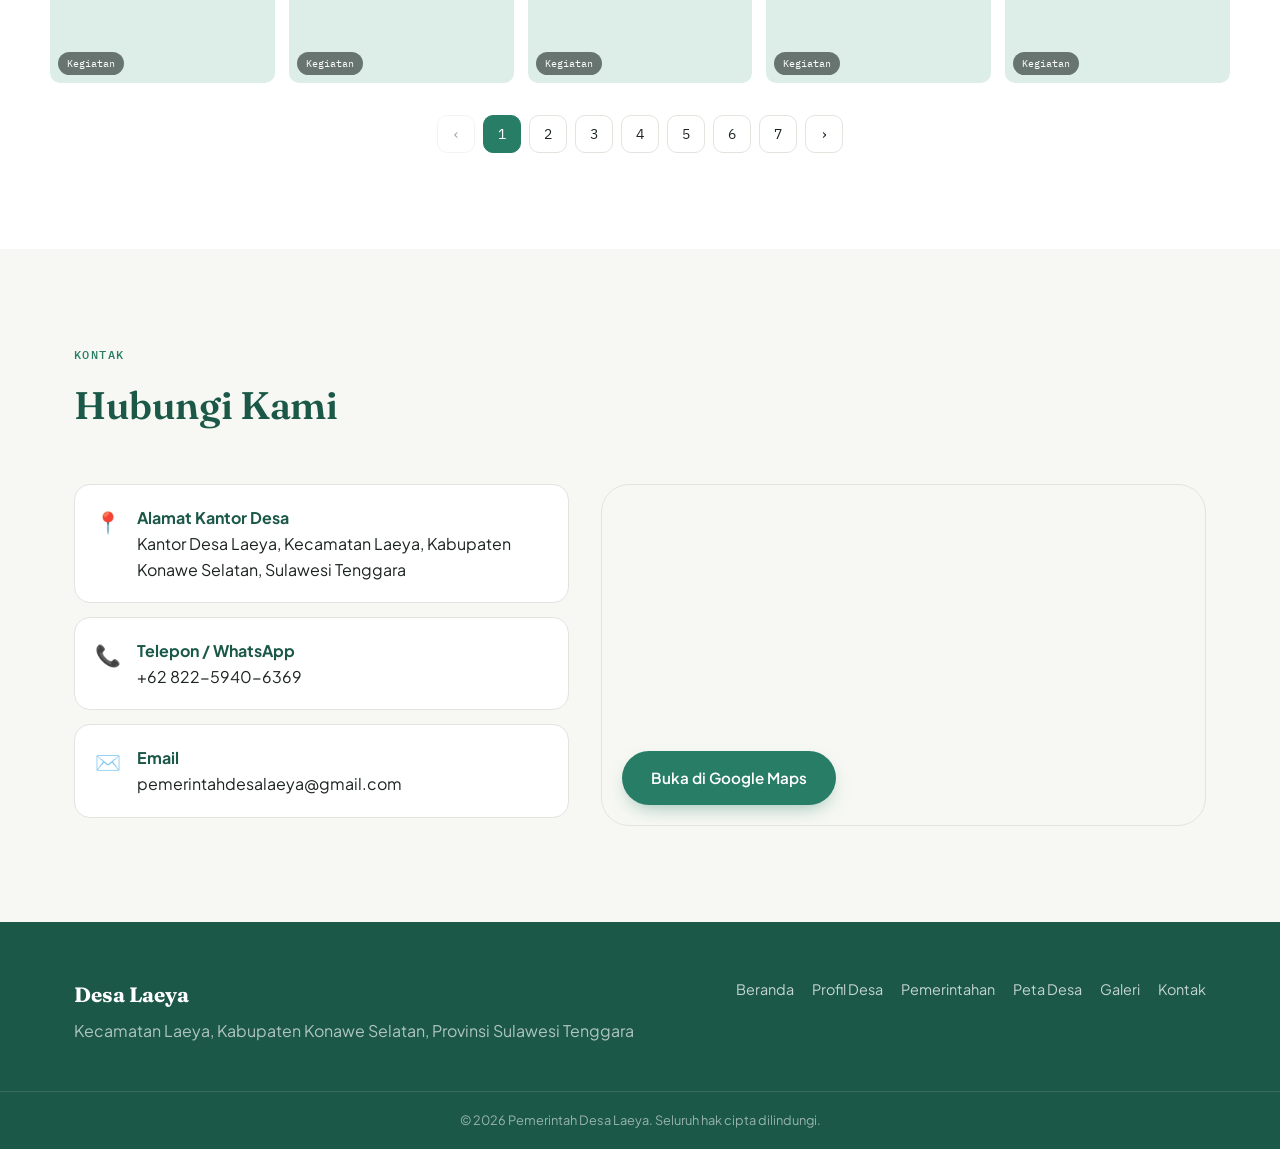
==== commit 9982277d: "remove wisata" ====
--- a/index.html
+++ b/index.html
@@ -225,7 +225,7 @@
     <div class="section-head">
       <center>
       <p class="eyebrow">Galeri Desa</p>
-      <h2>Dokumentasi Kegiatan, Fasilitas &amp; Wisata</h2>
+      <h2>Dokumentasi Kegiatan &amp; Fasilitas</h2>
       </center>
     </div>
 
@@ -233,7 +233,6 @@
       <button class="tab active" data-filter="semua">Semua</button>
       <button class="tab" data-filter="kegiatan">Kegiatan</button>
       <button class="tab" data-filter="fasilitas">Fasilitas</button>
-      <button class="tab" data-filter="wisata">Wisata</button>
     </div>
 
     <div class="galeri-grid" id="galeriGrid"></div>
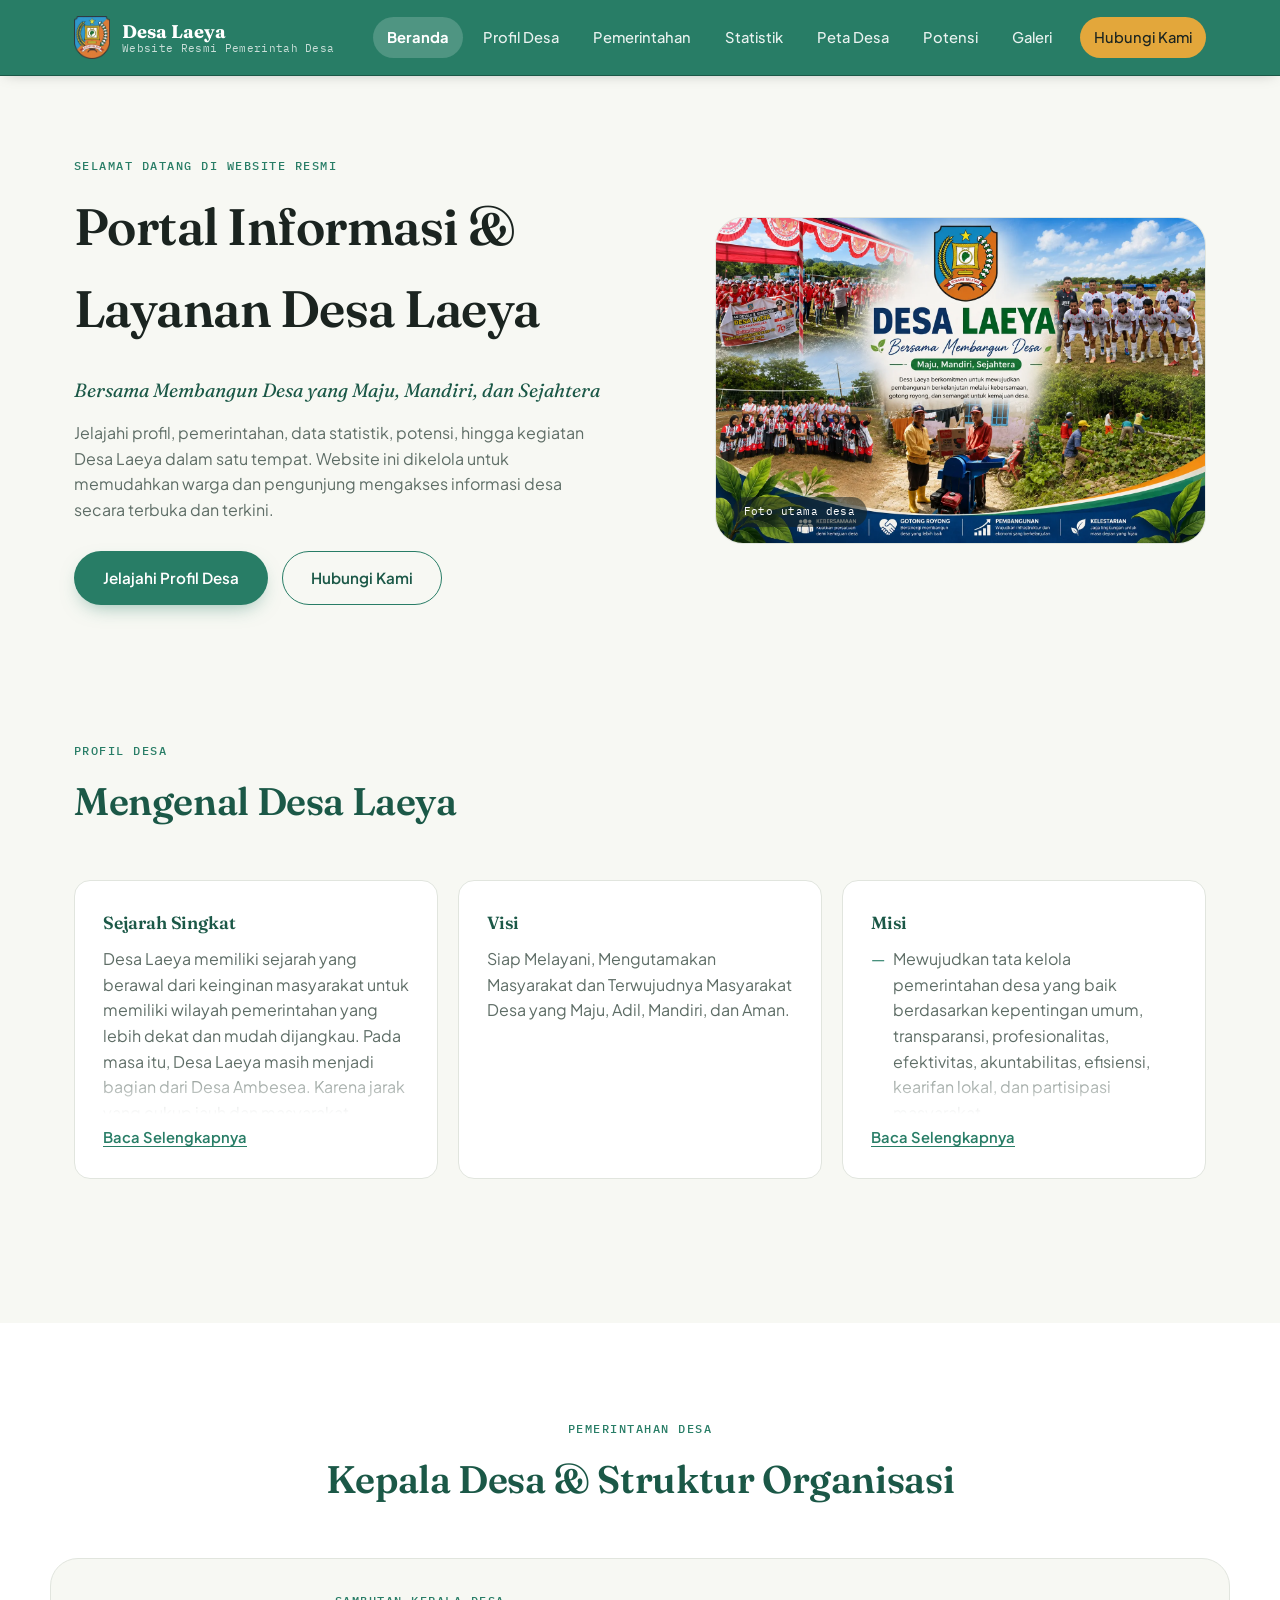
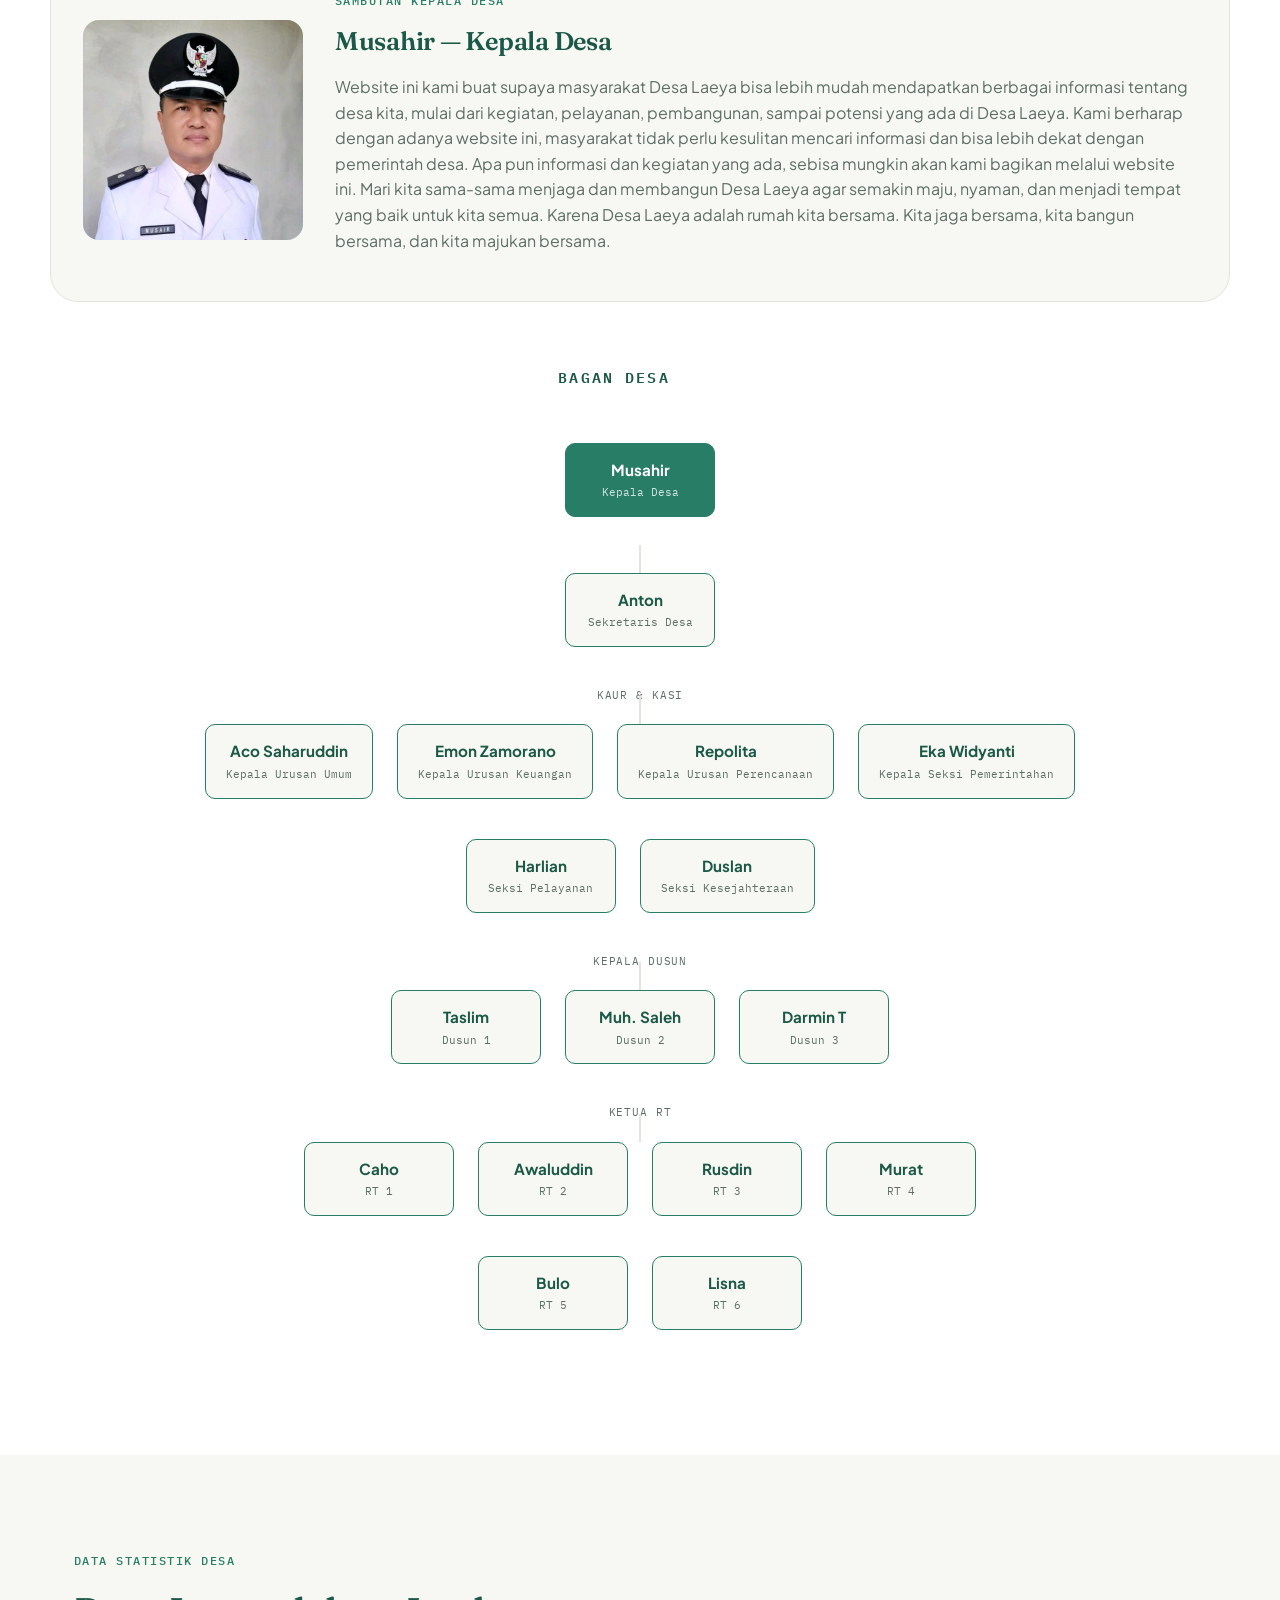
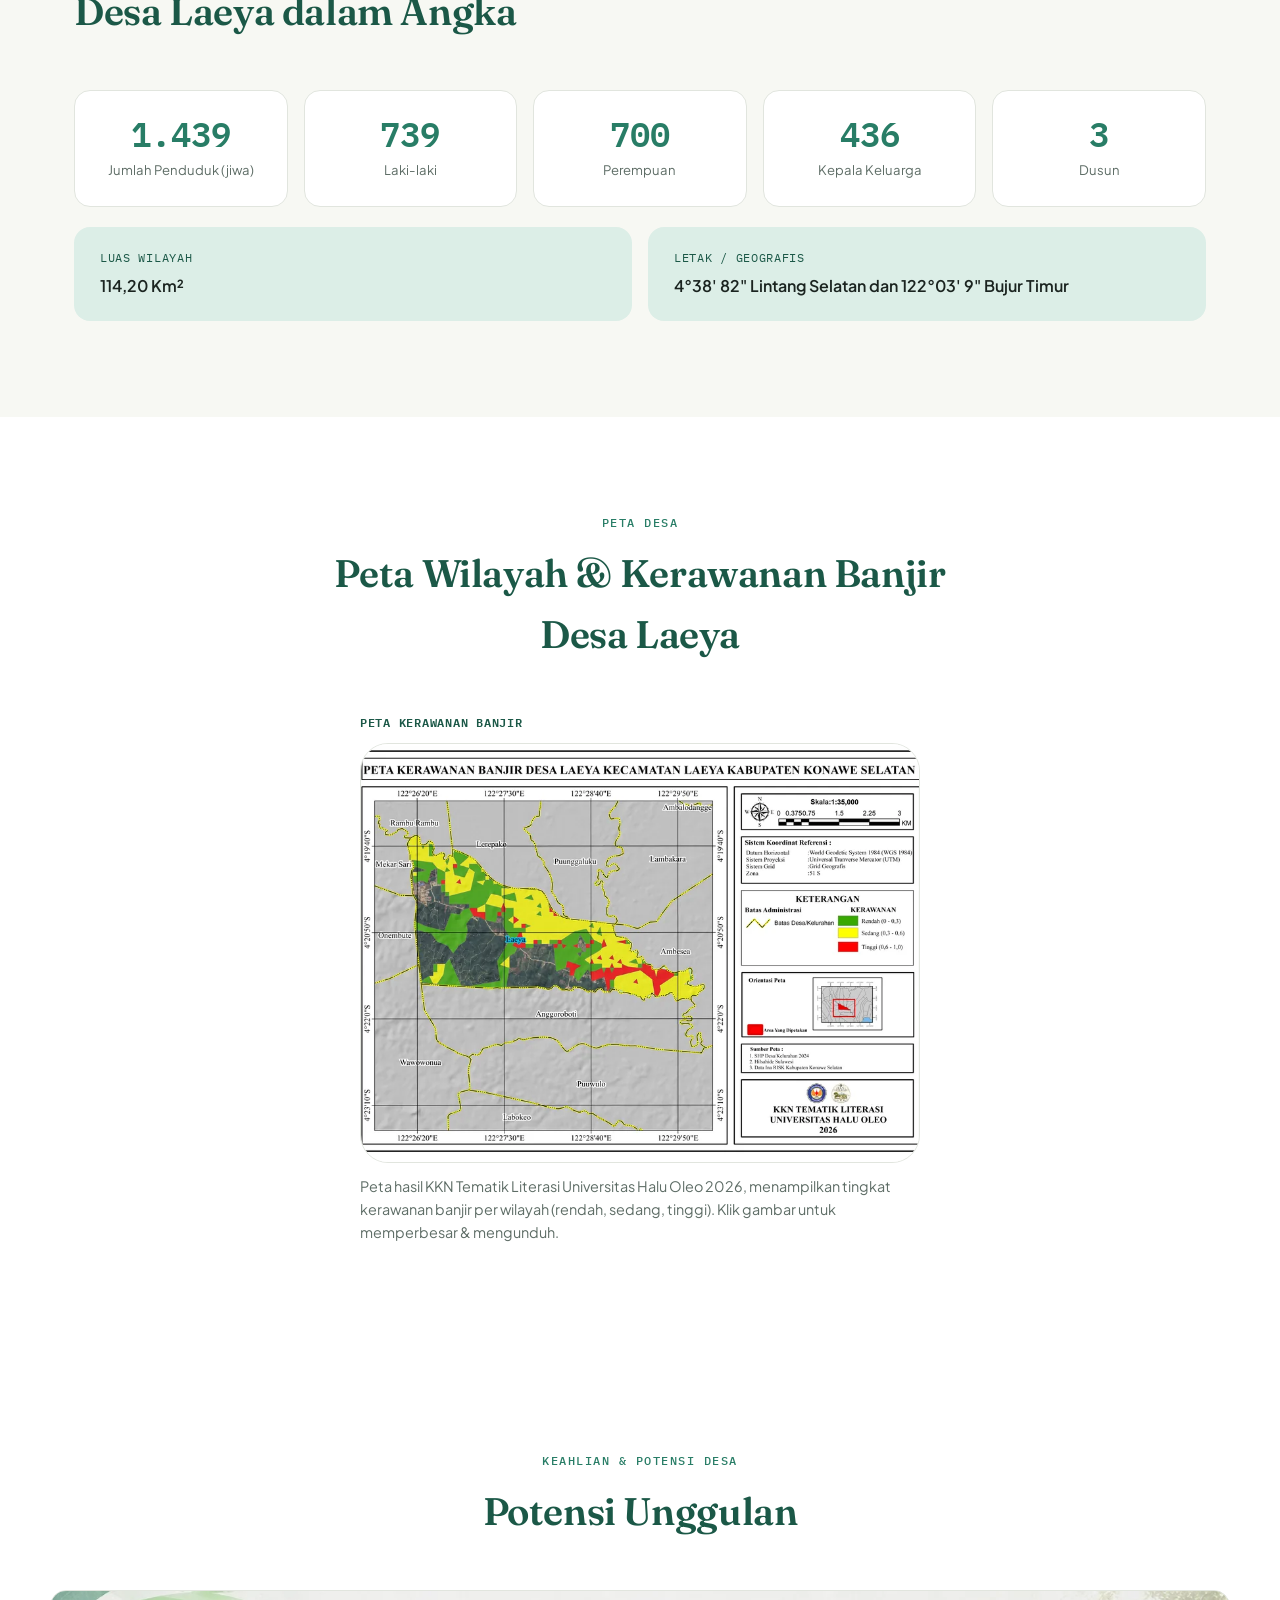
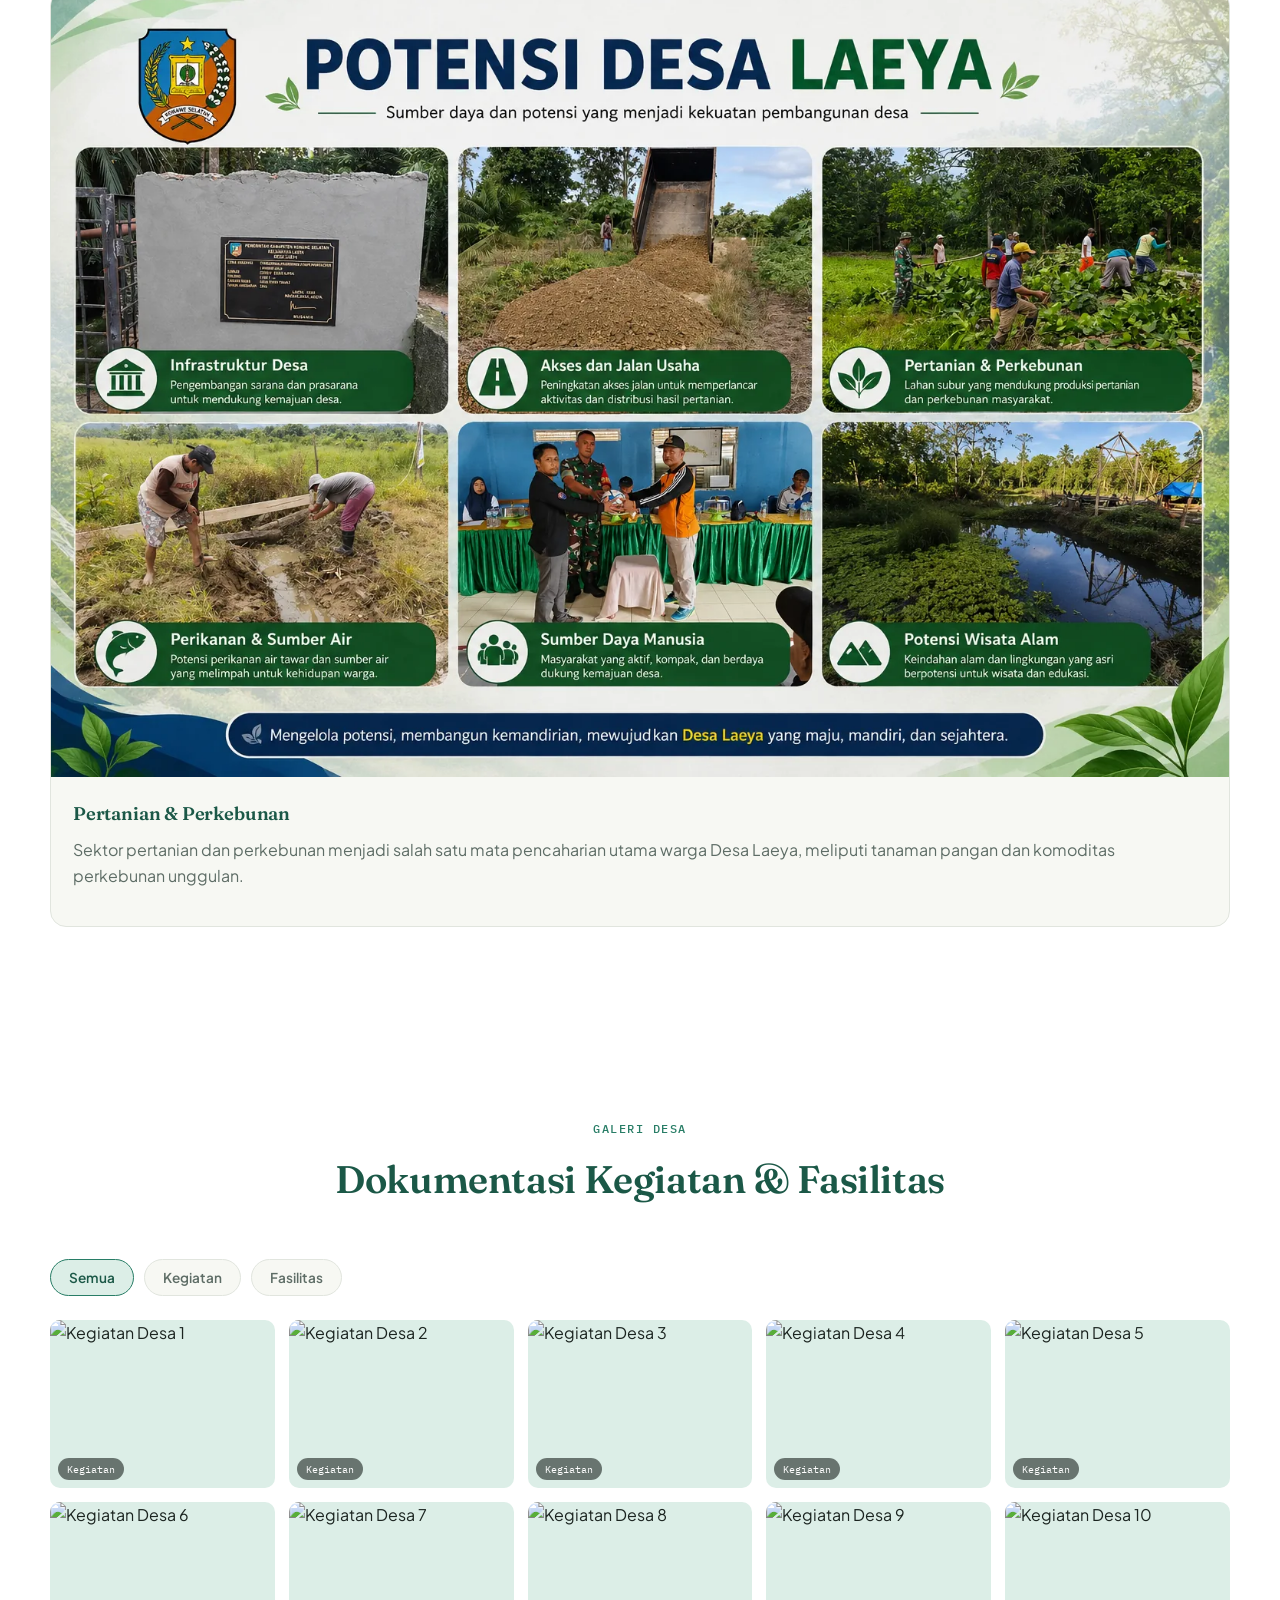
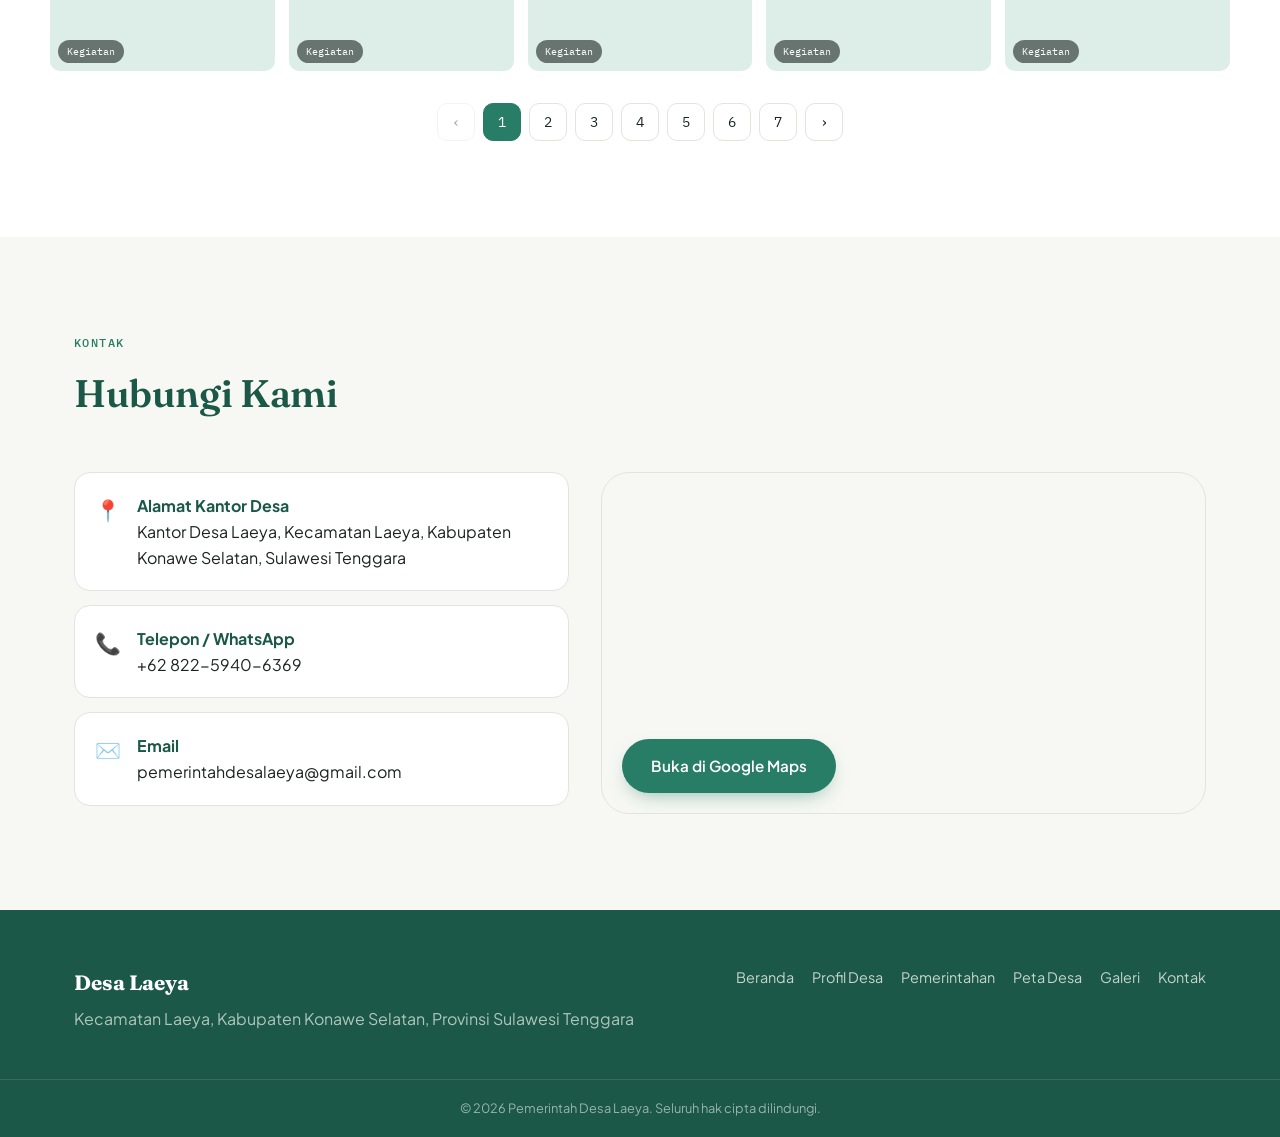
==== commit 1dda044b: "remove map remove map" ====
--- a/index.html
+++ b/index.html
@@ -198,14 +198,6 @@
         </button>
         <p class="peta-card-desc">Peta hasil KKN Tematik Literasi Universitas Halu Oleo 2026, menampilkan tingkat kerawanan banjir per wilayah (rendah, sedang, tinggi). Klik gambar untuk memperbesar &amp; mengunduh.</p>
       </div>
-
-      <div class="peta-card">
-        <p class="peta-card-title">Peta Lokasi (Google Maps)</p>
-        <div class="peta-gmap-wrap">
-          <iframe id="petaDesaGmapFrame" loading="lazy" referrerpolicy="no-referrer-when-downgrade" title="Lokasi Desa Laeya pada Google Maps"></iframe>
-        </div>
-        <p class="peta-card-desc">Lokasi Desa Laeya, Kecamatan Laeya, Kabupaten Konawe Selatan pada Google Maps.</p>
-      </div>
     </div>
   </section>
 
--- a/style.css
+++ b/style.css
@@ -340,8 +340,8 @@
 /* ==========================================================
    PETA DESA
    ========================================================== */
-.peta-grid{ display:grid; grid-template-columns: 1fr 1fr; gap:28px; margin-top: 8px; }
-.peta-card{ display:flex; flex-direction:column; }
+.peta-grid{ display:flex; justify-content:center; margin-top: 8px; }
+.peta-card{ display:flex; flex-direction:column; width:100%; max-width:560px; }
 .peta-card-title{
   font-family: var(--font-mono); font-size:.78rem; letter-spacing:.06em; text-transform:uppercase;
   color: var(--color-primary-dark); font-weight:600; margin-bottom:10px;
@@ -359,11 +359,6 @@
   opacity:0; transition: opacity .2s ease;
 }
 .peta-thumb:hover .peta-thumb-overlay, .peta-thumb:focus-visible .peta-thumb-overlay{ opacity:1; }
-.peta-gmap-wrap{
-  position:relative; border-radius: var(--radius-l); overflow:hidden; border:1px solid var(--color-line);
-  aspect-ratio: 4/3;
-}
-.peta-gmap-wrap iframe{ width:100%; height:100%; border:0; display:block; }
 .peta-card-desc{ margin-top:12px; font-size:.9rem; color: var(--color-muted); }
 
 /* ---------- Modal preview peta: zoom + unduh ---------- */
@@ -465,7 +460,6 @@
   .kades-photo{ max-width:180px; }
   .kontak-grid{ grid-template-columns: 1fr; }
   .geo-grid{ grid-template-columns: 1fr; }
-  .peta-grid{ grid-template-columns: 1fr; }
 }
 @media (max-width: 760px){
   .main-nav{
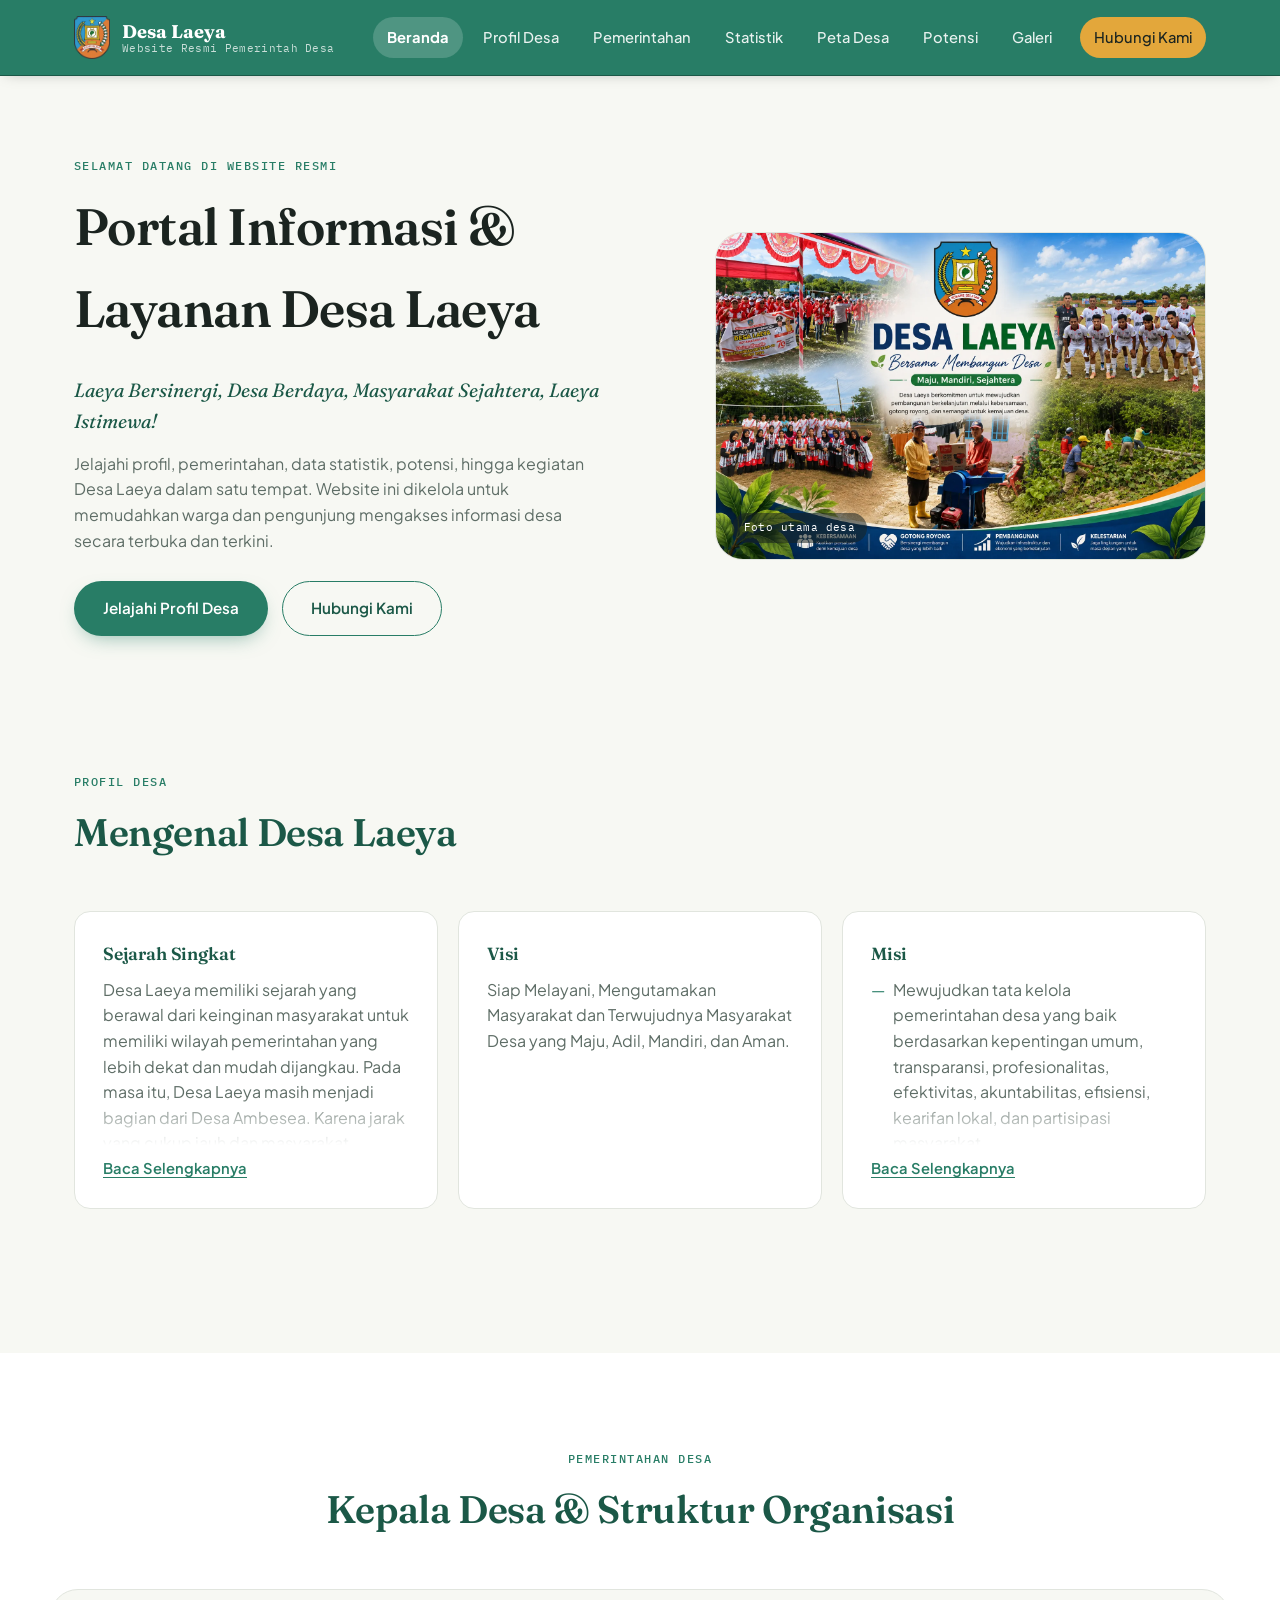
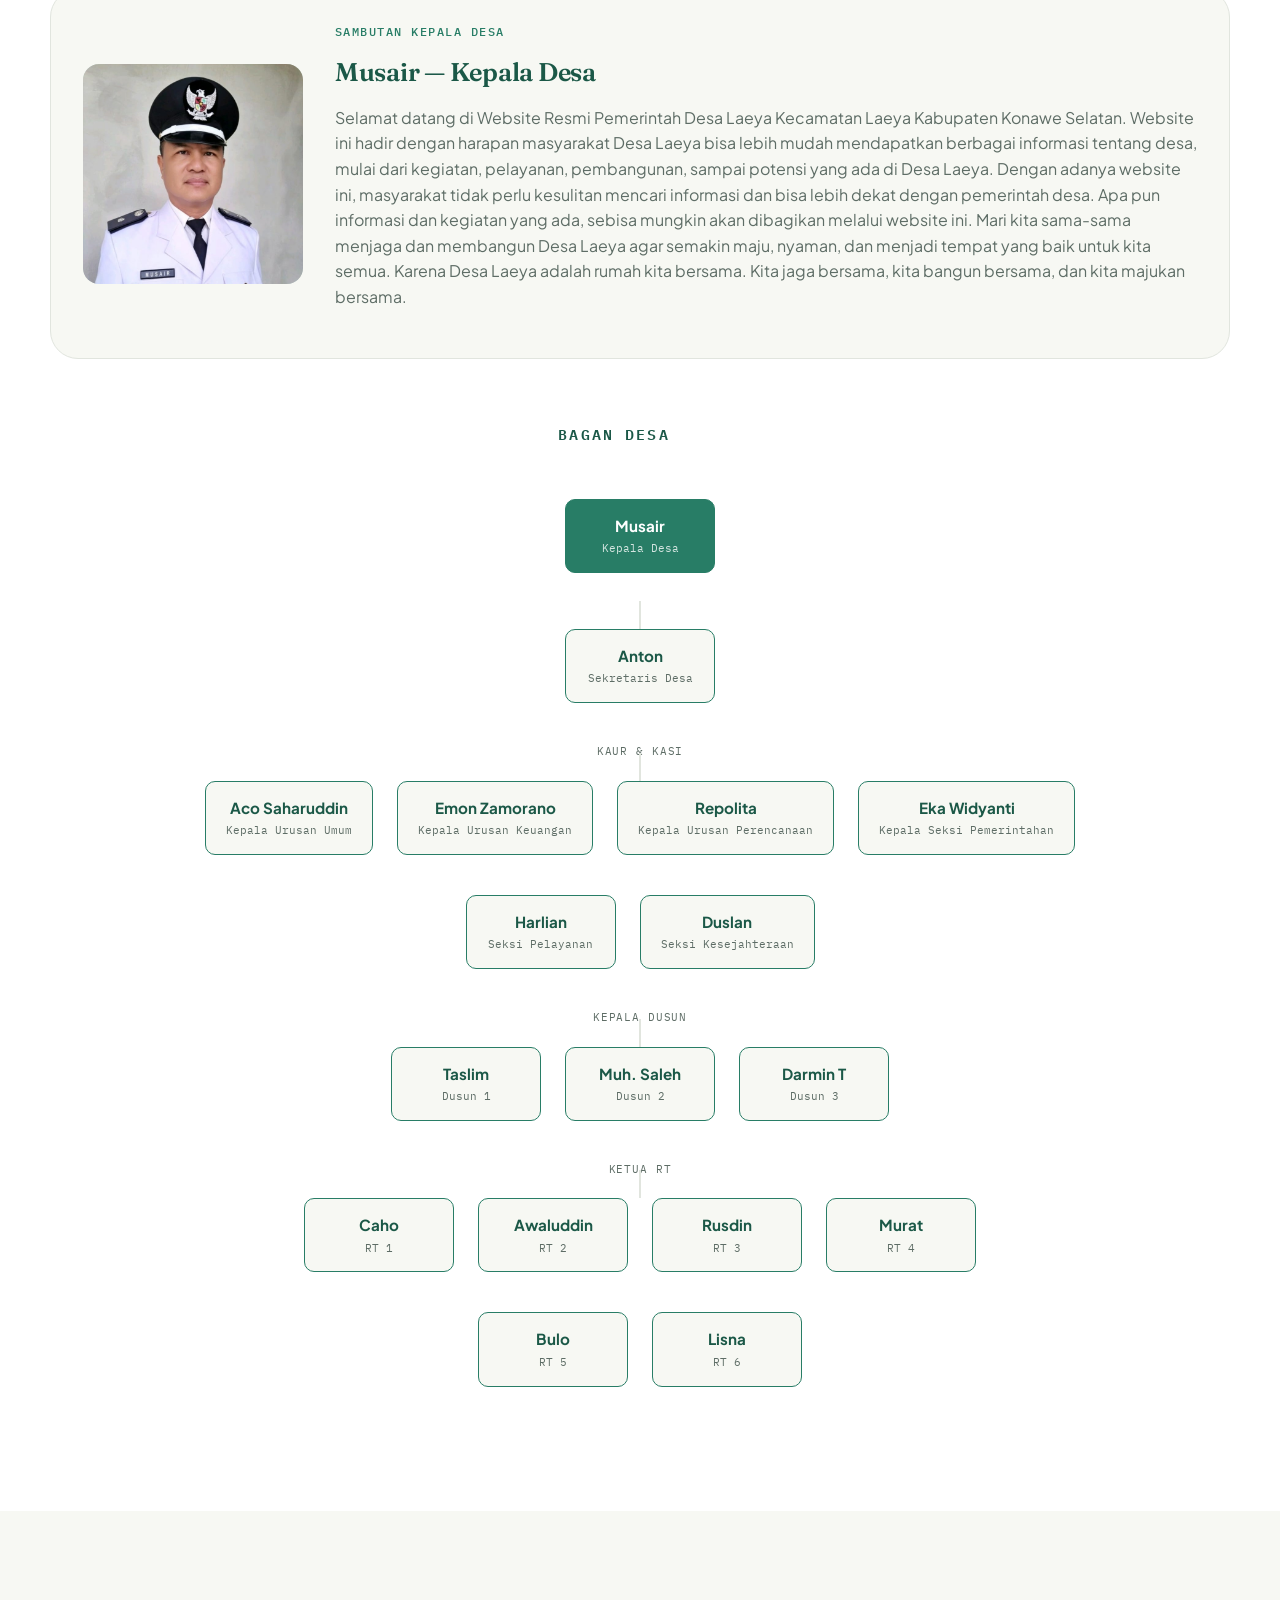
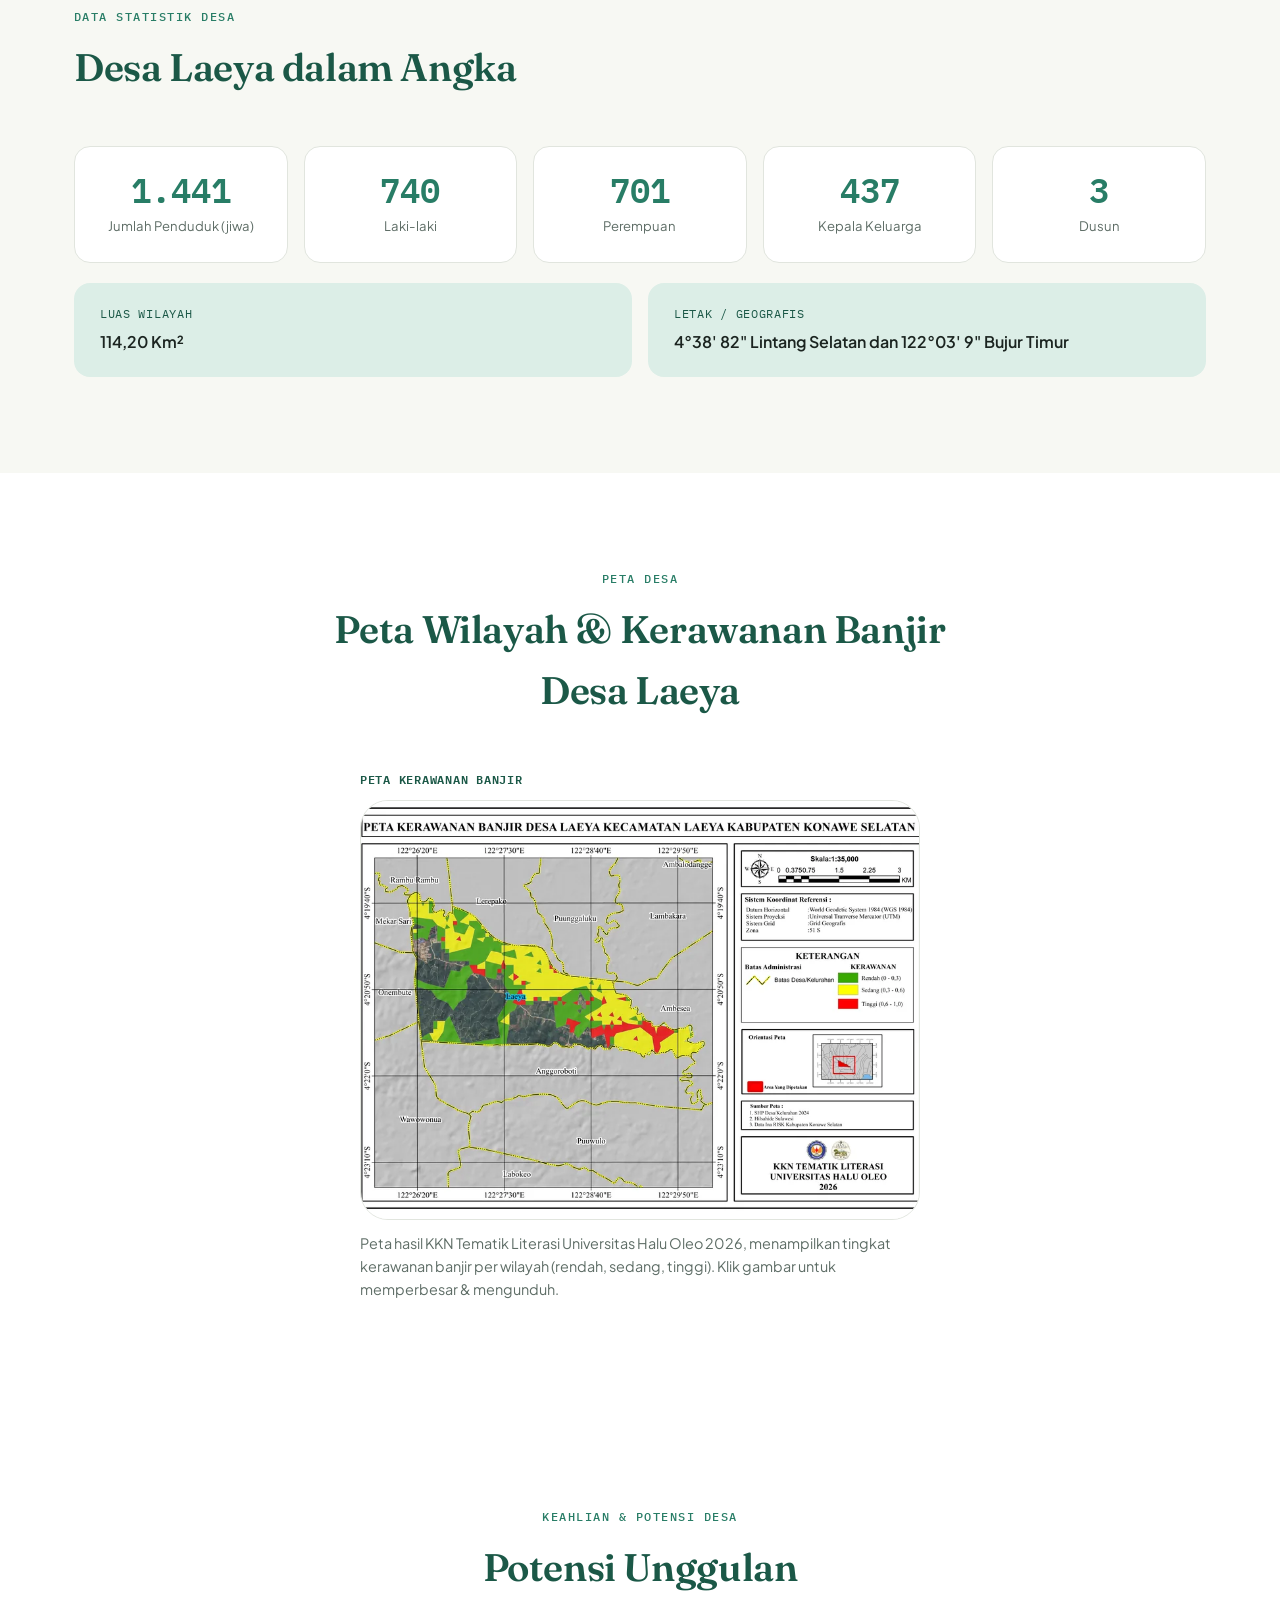
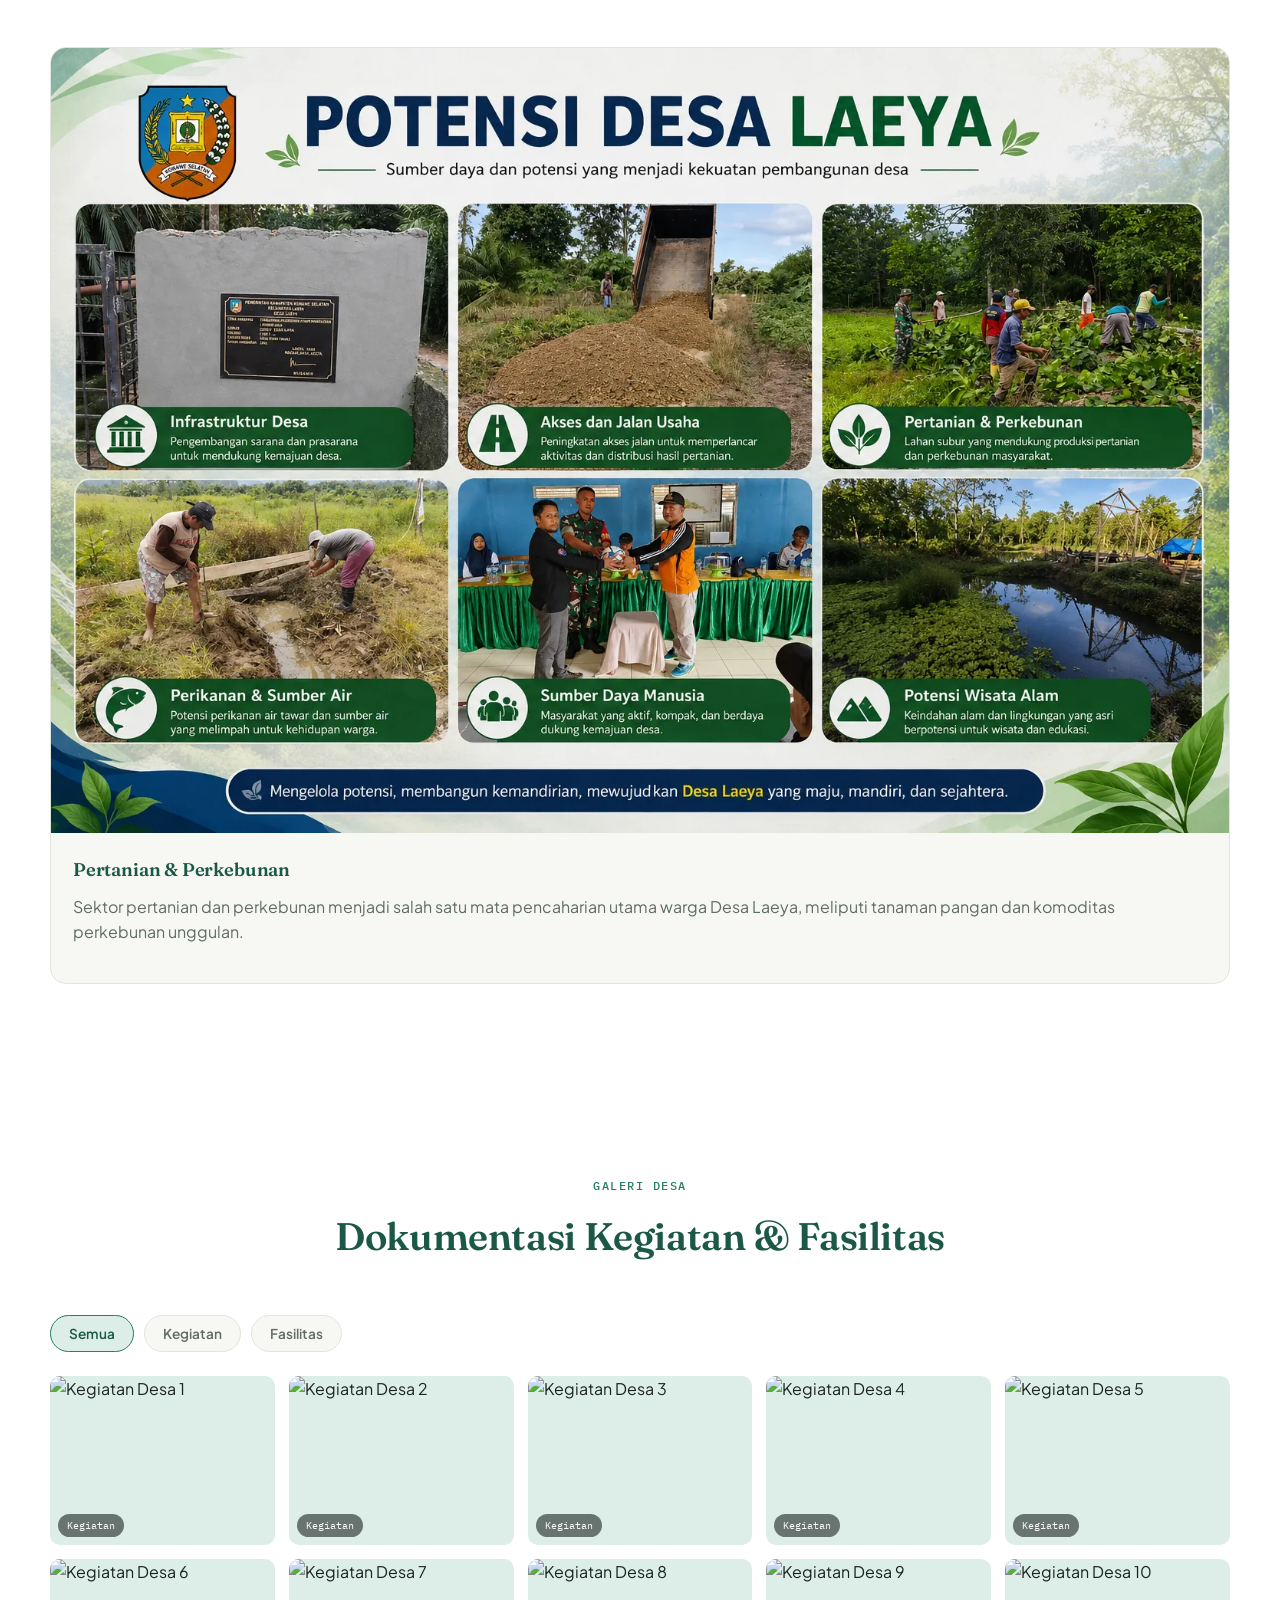
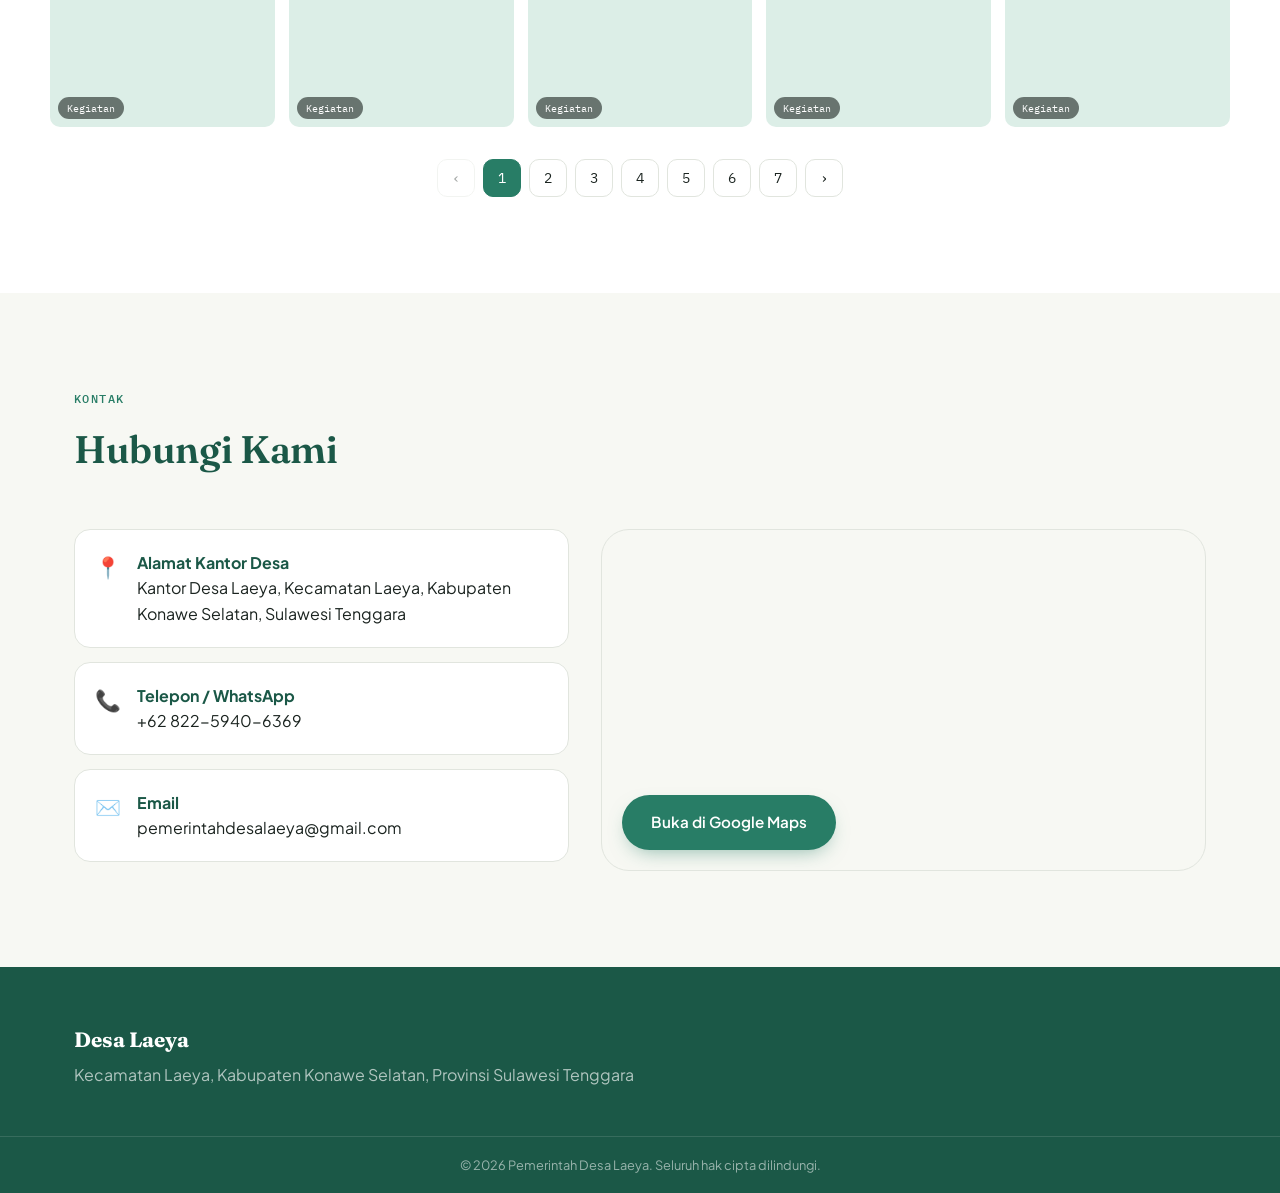
==== commit 02ca54e6: "Add files via upload" ====
--- a/index.html
+++ b/index.html
@@ -271,14 +271,6 @@
       <strong>Desa Laeya</strong>
       <p id="footerLocation"></p>
     </div>
-    <nav class="footer-nav" aria-label="Navigasi footer">
-      <a href="#beranda">Beranda</a>
-      <a href="#profil">Profil Desa</a>
-      <a href="#pemerintahan">Pemerintahan</a>
-      <a href="#peta-desa">Peta Desa</a>
-      <a href="#galeri">Galeri</a>
-      <a href="#kontak">Kontak</a>
-    </nav>
   </div>
   <div class="footer-bottom">
     <span>© <span id="footerYear"></span> Pemerintah Desa Laeya. Seluruh hak cipta dilindungi.</span>
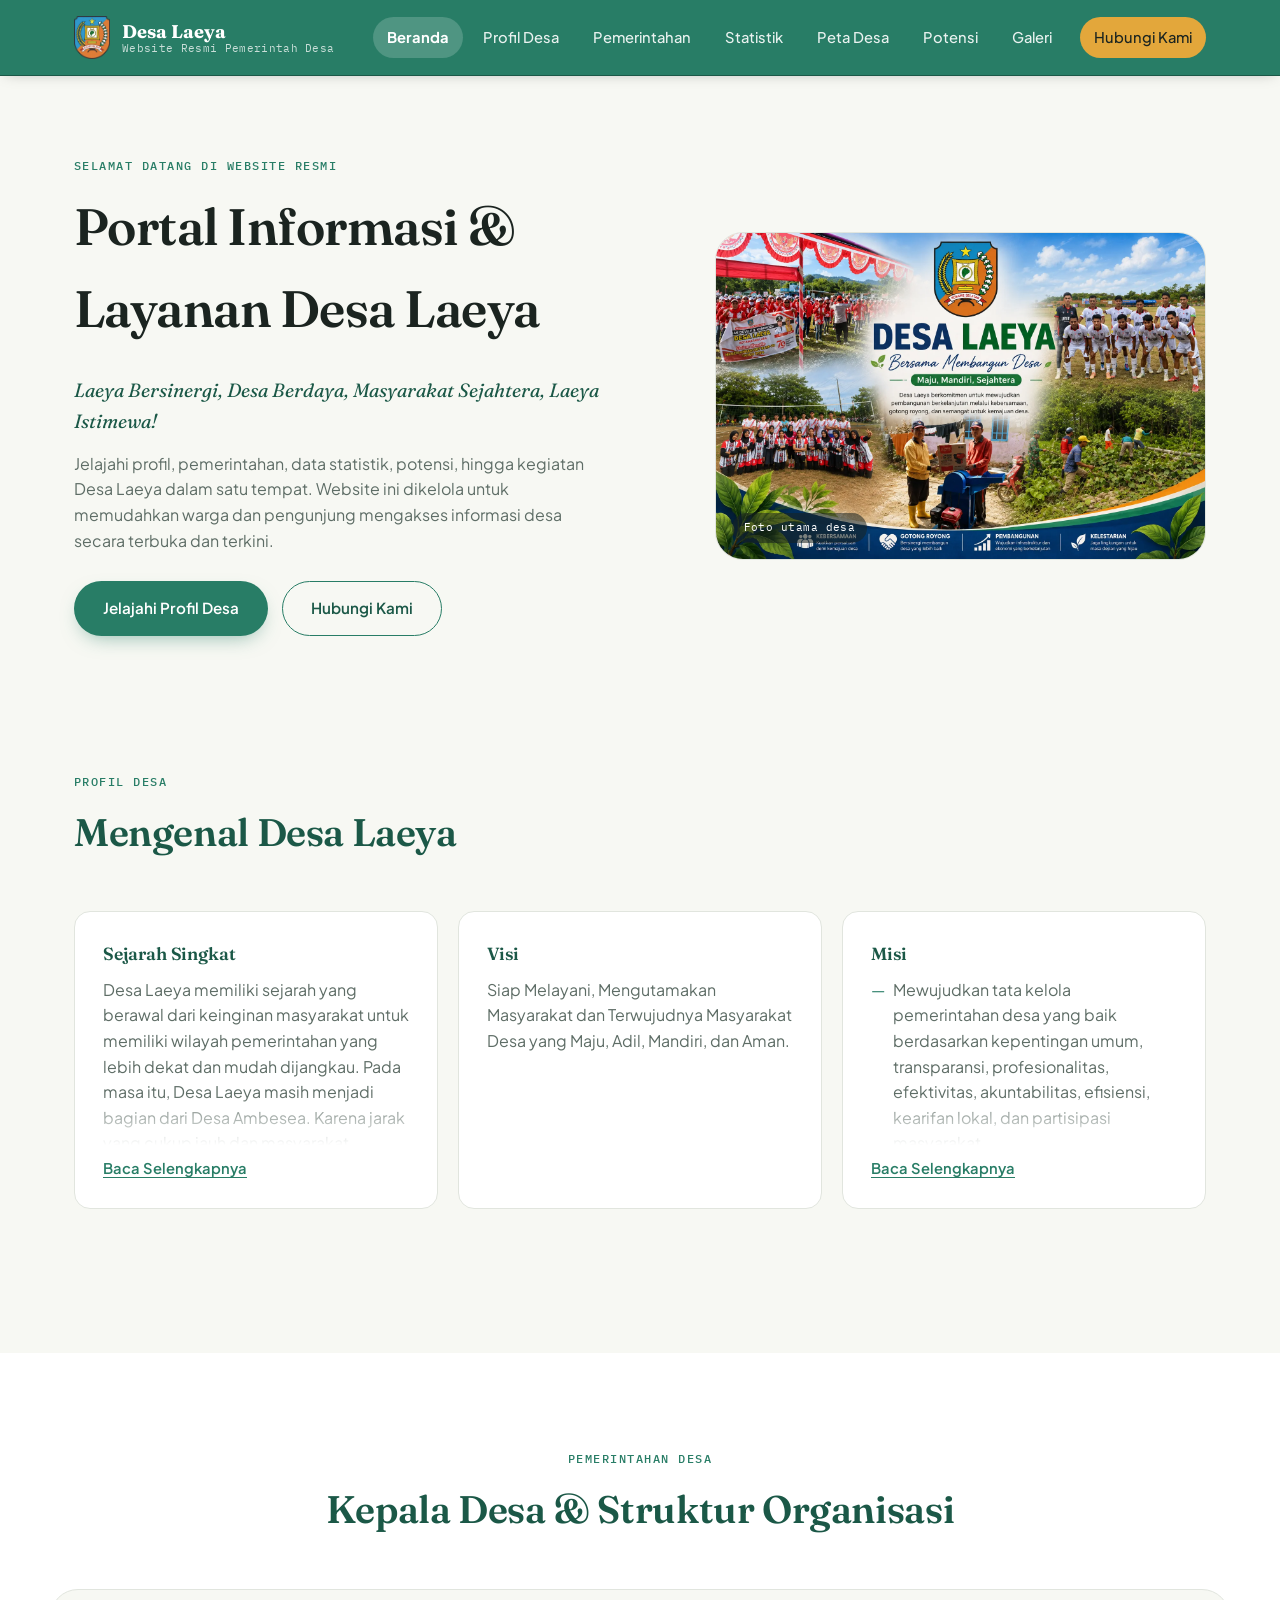
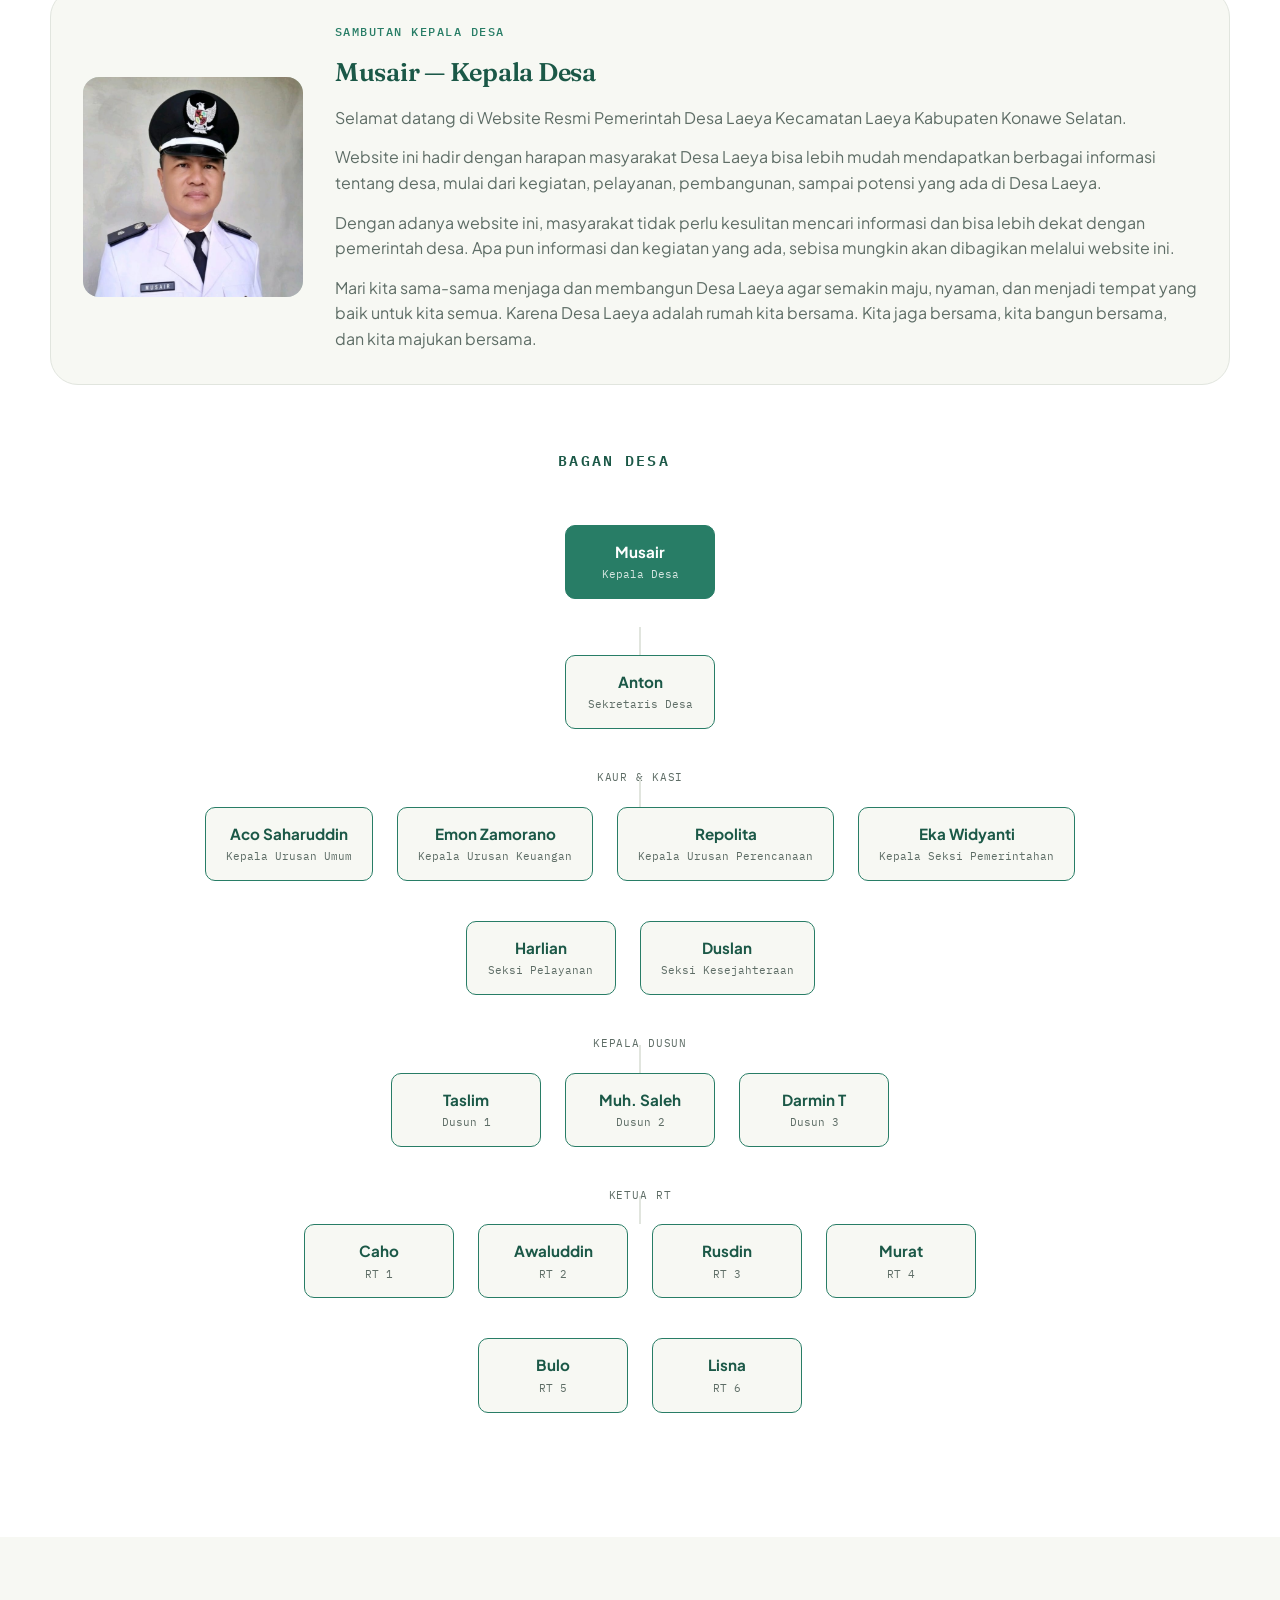
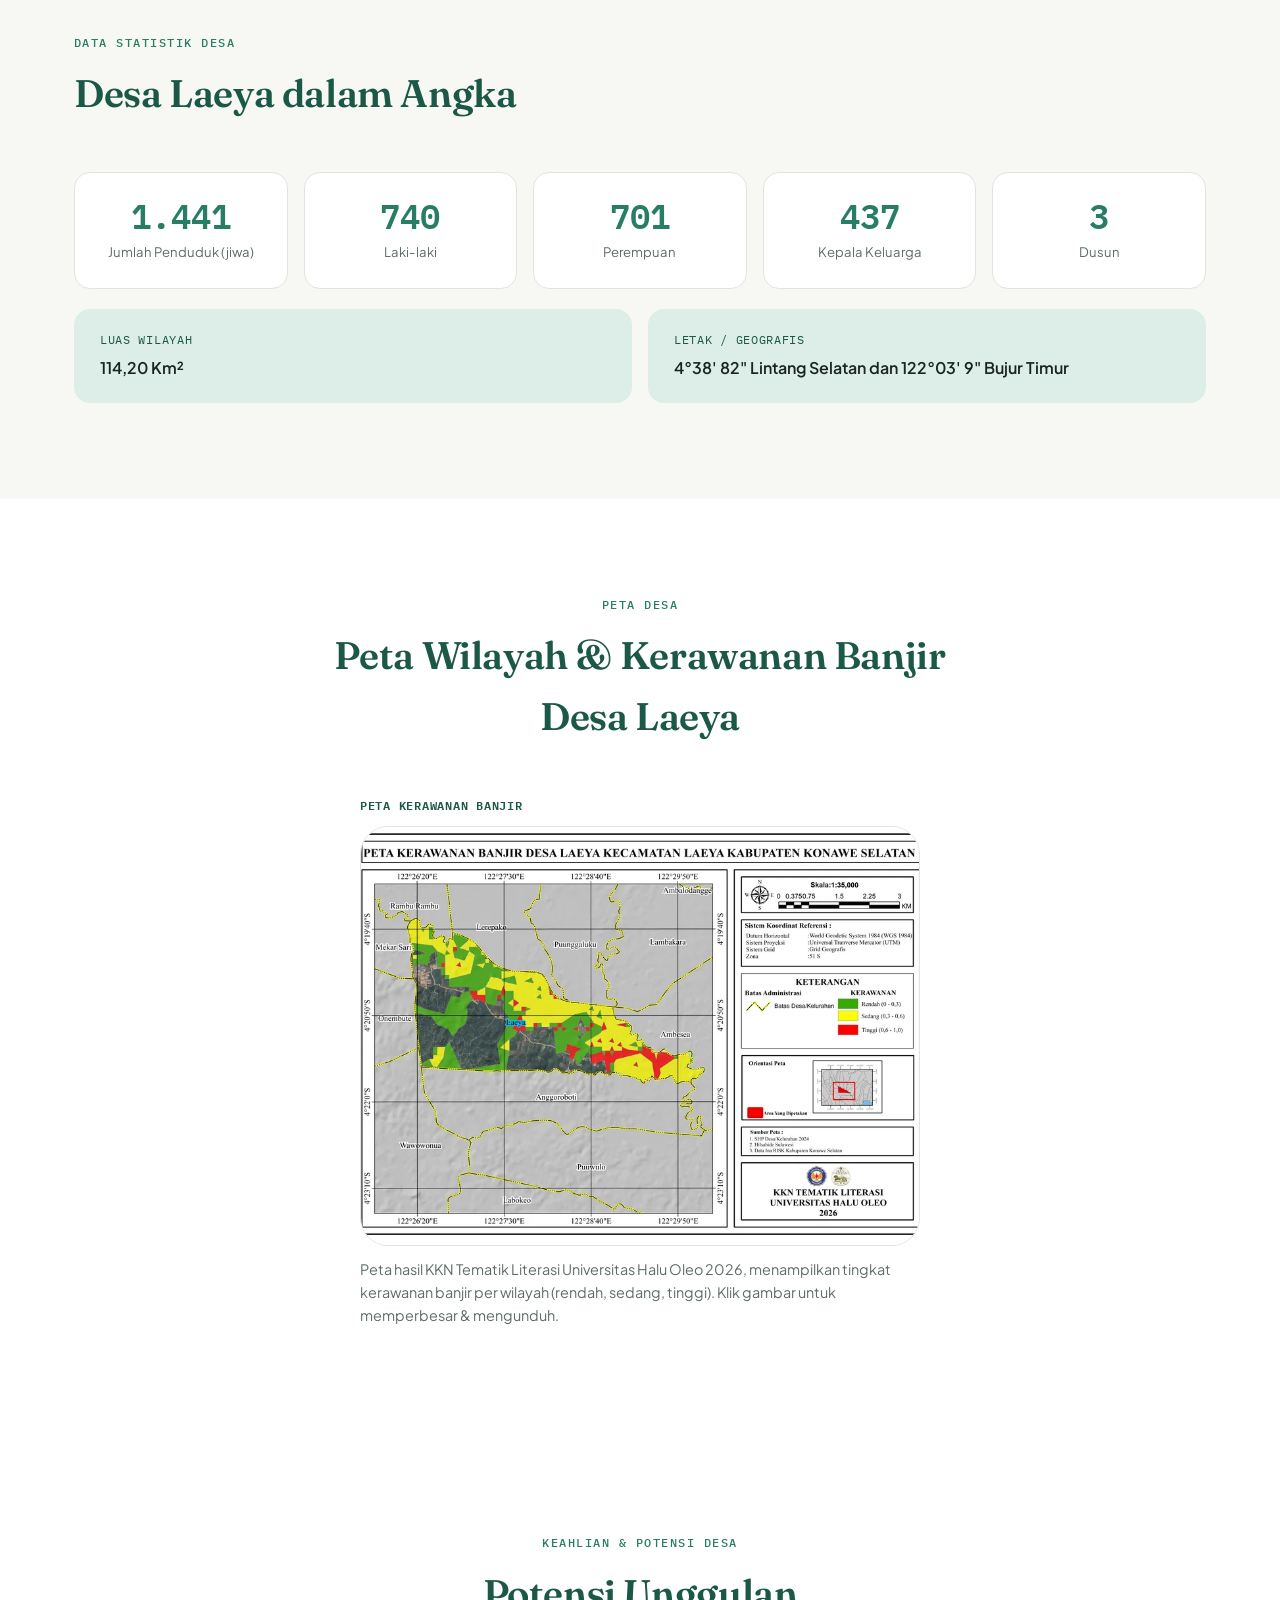
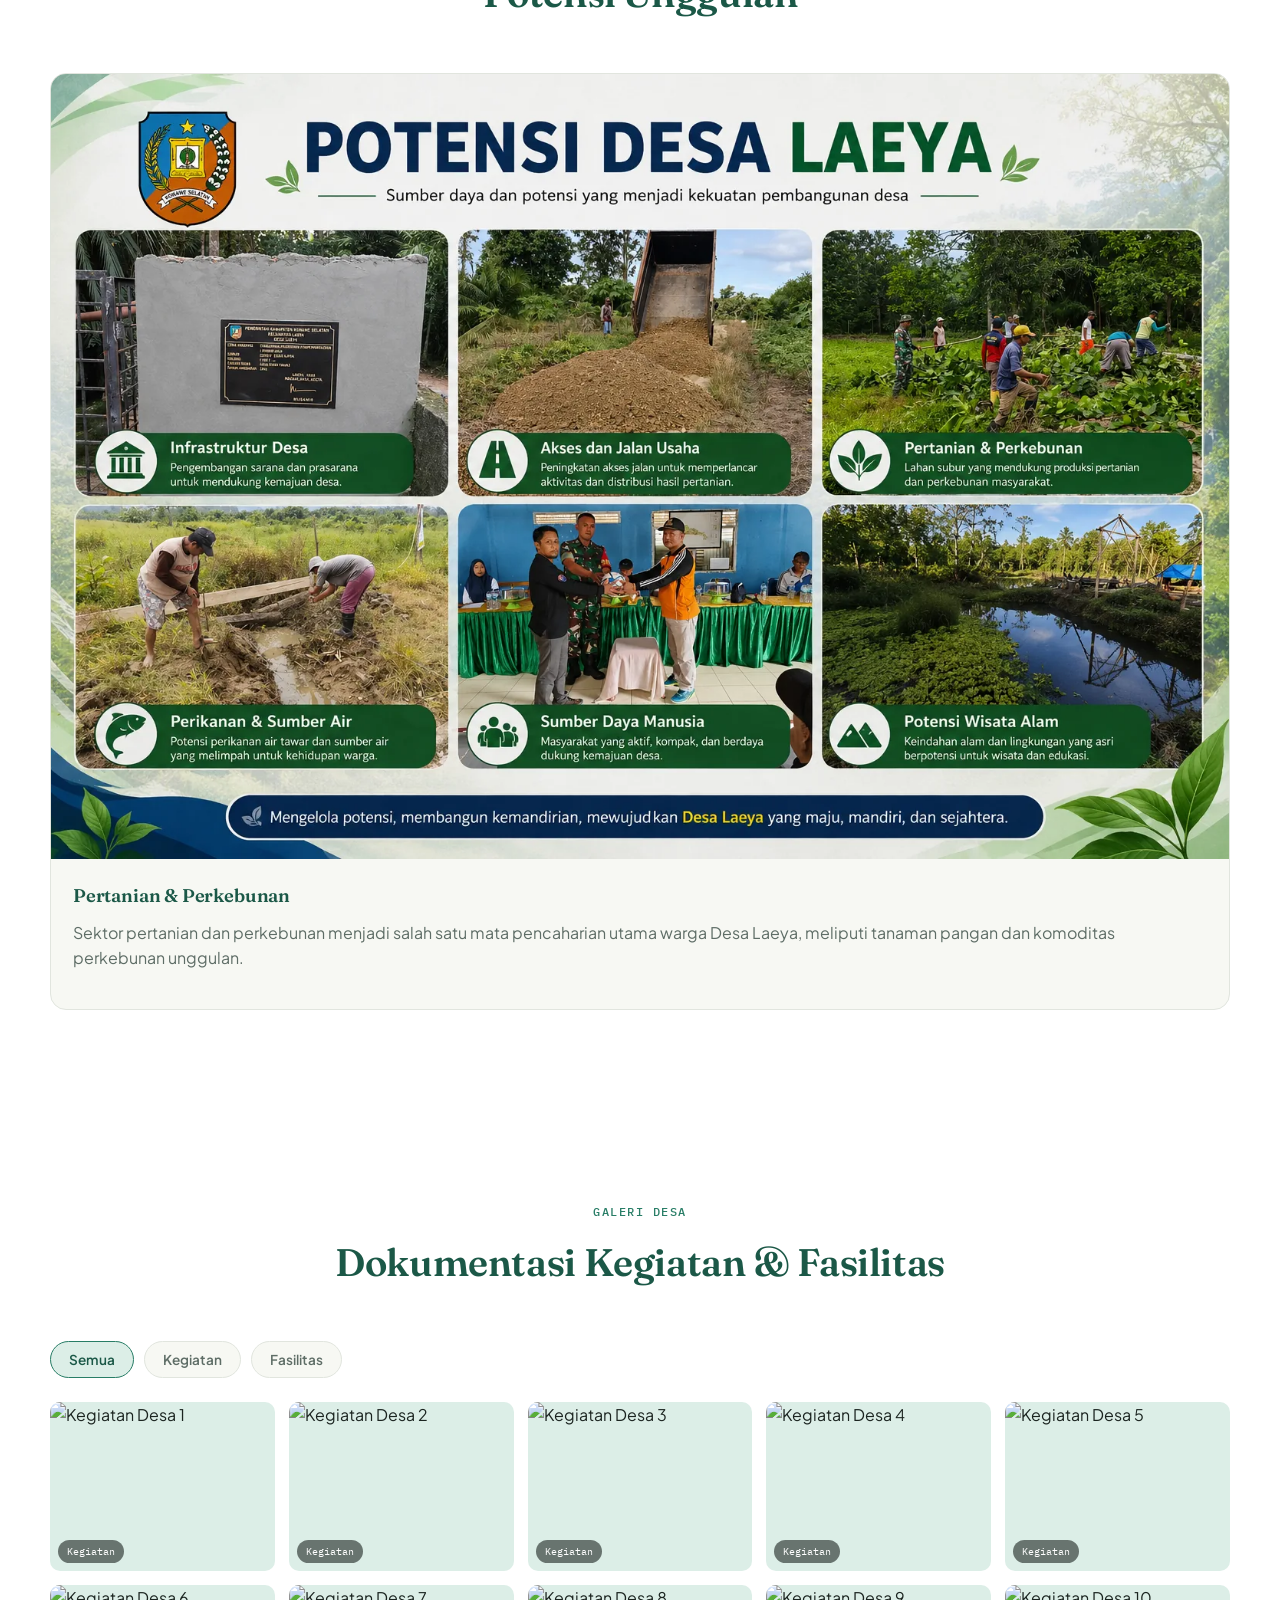
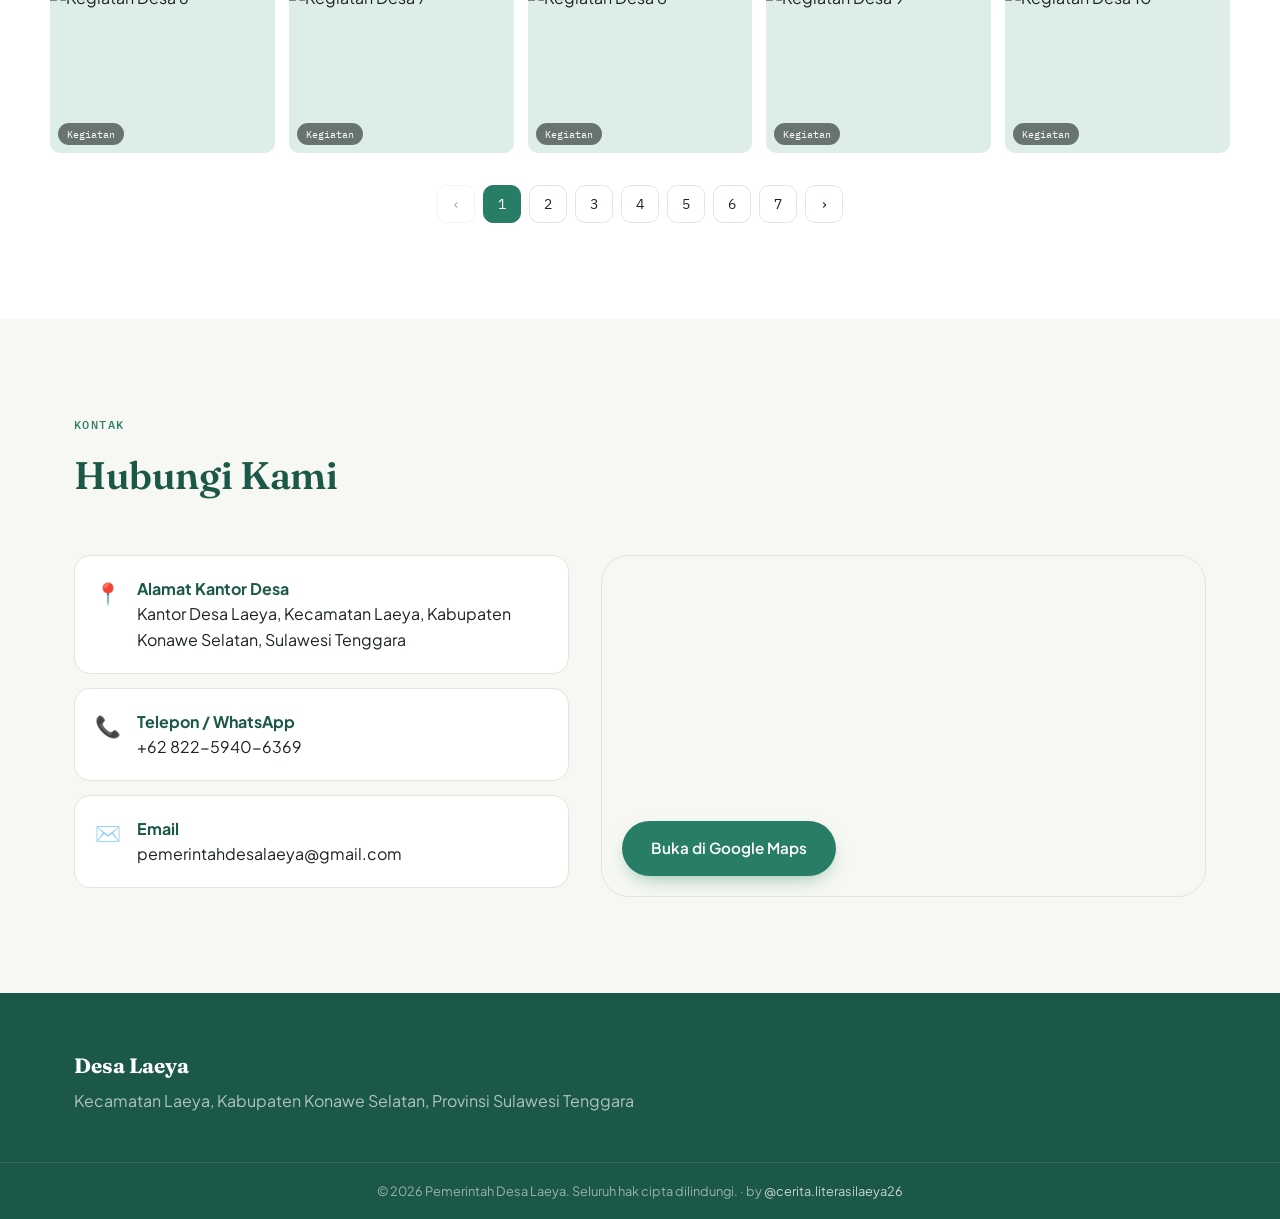
==== commit 8a6aff43: "Add files via upload" ====
--- a/index.html
+++ b/index.html
@@ -149,7 +149,7 @@
       <div class="kades-info">
         <p class="eyebrow">Sambutan Kepala Desa</p>
         <h3 id="kadesNama"></h3>
-        <p id="kadesSambutan"></p>
+        <div id="kadesSambutan" class="kades-sambutan"></div>
       </div>
     </div>
 
@@ -274,6 +274,7 @@
   </div>
   <div class="footer-bottom">
     <span>© <span id="footerYear"></span> Pemerintah Desa Laeya. Seluruh hak cipta dilindungi.</span>
+    <span> · by <a href="https://instagram.com/cerita.literasilaeya26" target="_blank" rel="noopener">@cerita.literasilaeya26</a></span>
   </div>
 </footer>
 
--- a/style.css
+++ b/style.css
@@ -446,6 +446,10 @@
   border-top: 1px solid rgba(255,255,255,.12); text-align:center;
   padding: 18px 24px; font-size:.8rem; color: rgba(255,255,255,.55);
 }
+.footer-bottom a{ color: rgba(255,255,255,.75); }
+.footer-bottom a:hover{ color:#fff; }
+.kades-sambutan p{ margin-bottom: 14px; }
+.kades-sambutan p:last-child{ margin-bottom: 0; }
 
 /* ==========================================================
    RESPONSIVE
